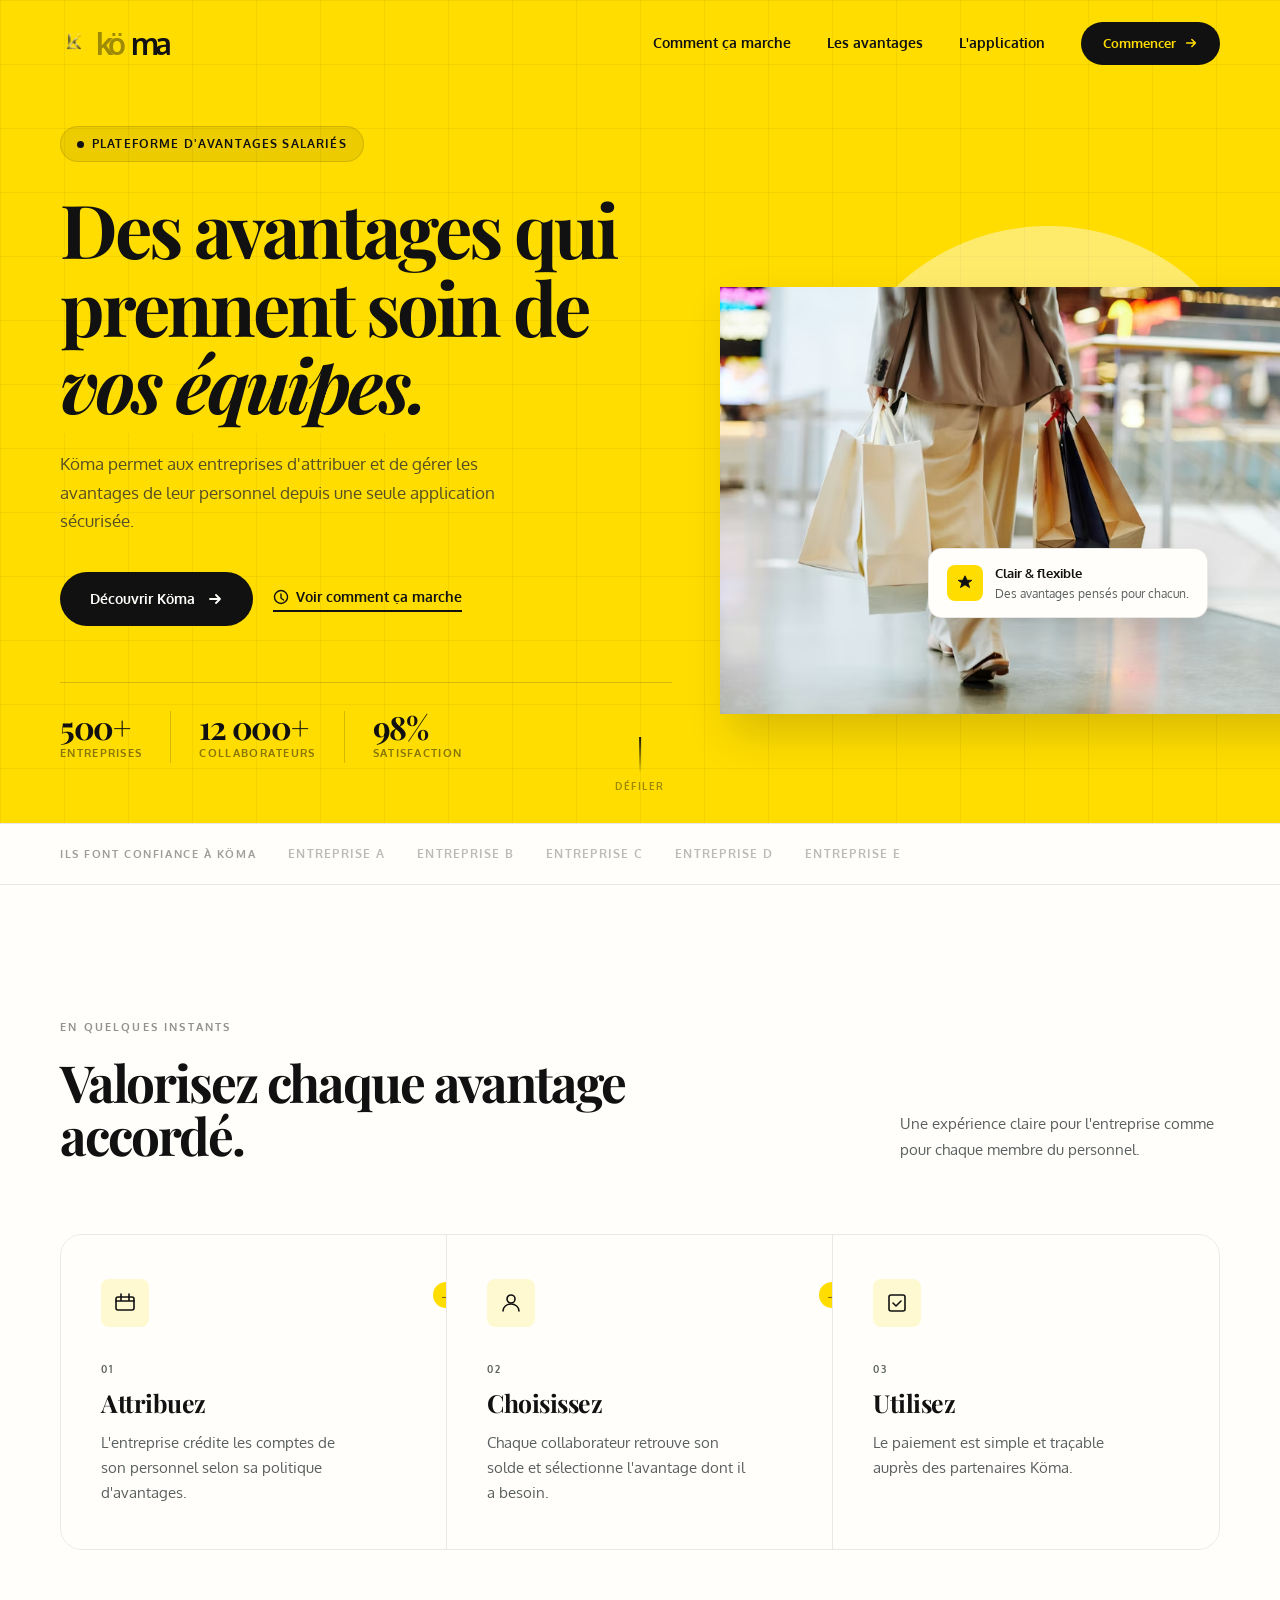
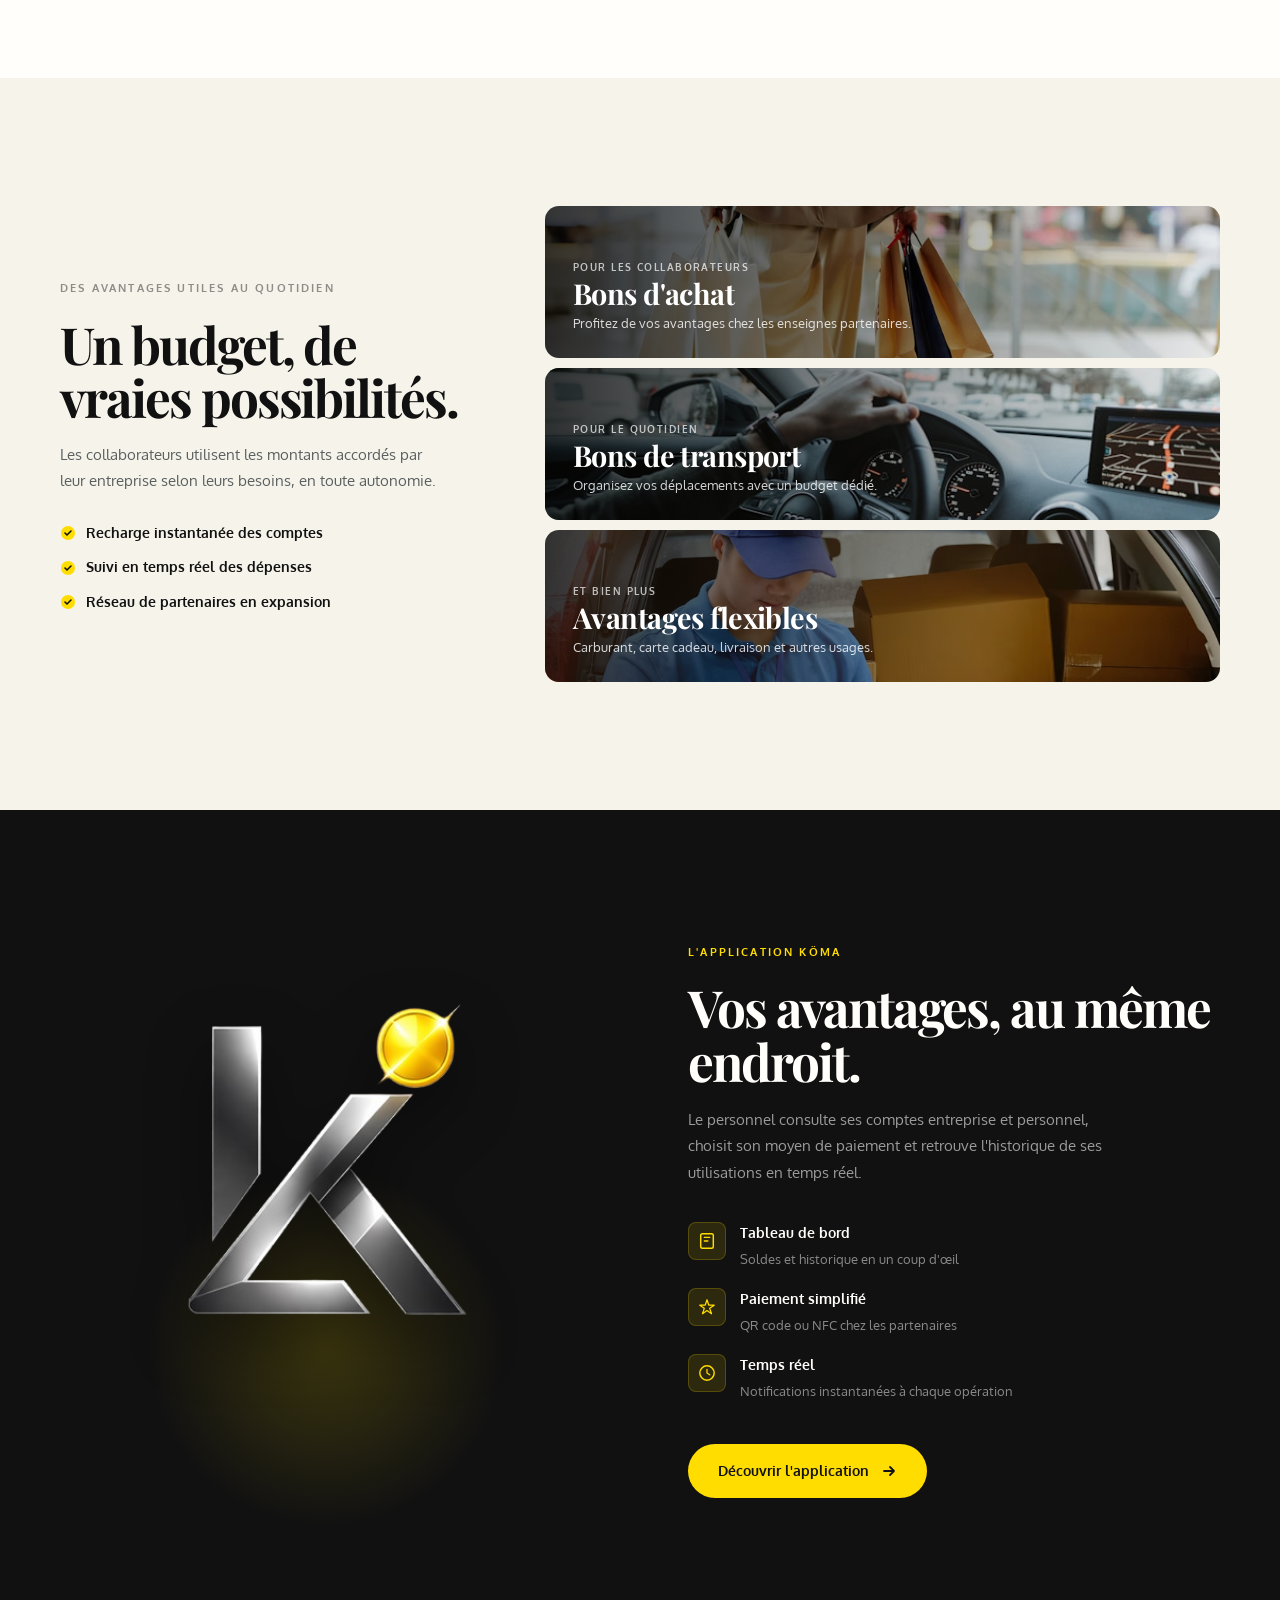
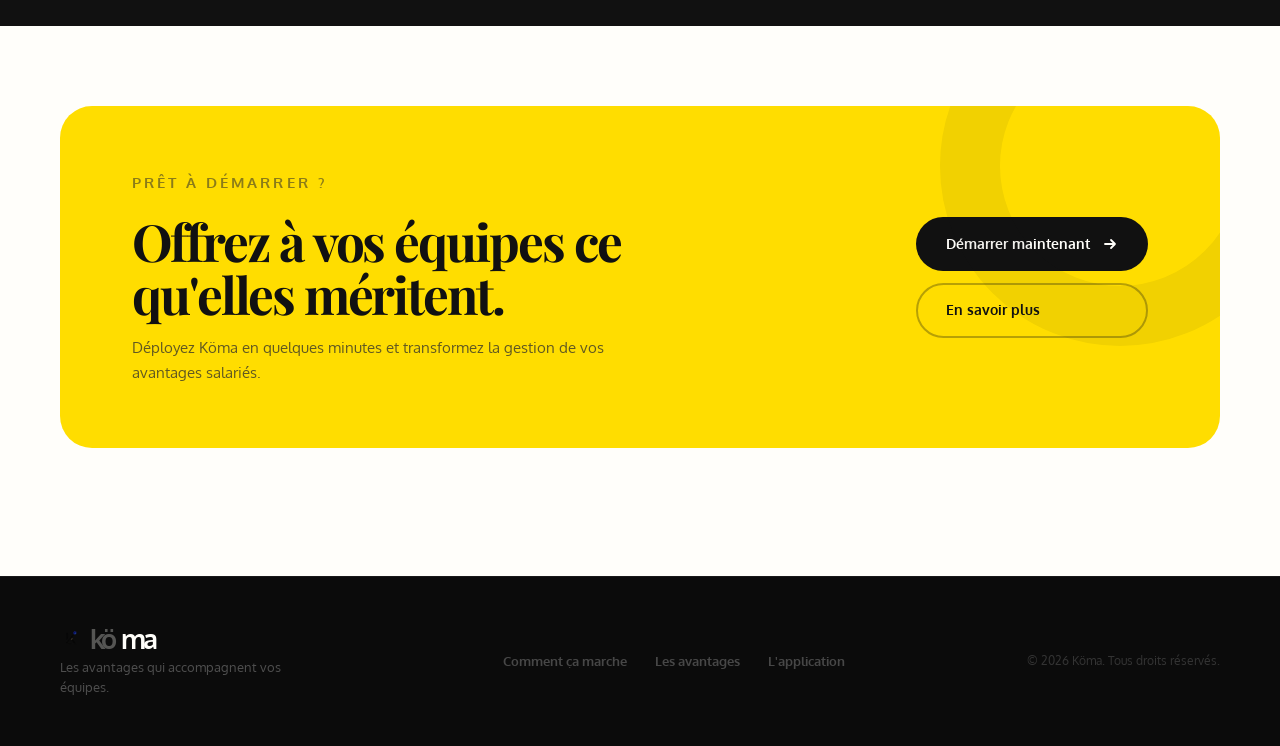
==== index.html @ aa081b10 "init commit" ====
<!doctype html>
<html lang="fr">
<head>
  <meta charset="utf-8">
  <meta name="viewport" content="width=device-width, initial-scale=1">
  <meta name="description" content="Köma, la plateforme de gestion des avantages accordés aux collaborateurs.">
  <meta name="theme-color" content="#FFDD00">
  <title>Köma — Les avantages qui accompagnent vos équipes</title>
  <link rel="icon" type="image/x-icon" href="assets/köma.ico">
  <link rel="preconnect" href="https://fonts.googleapis.com">
  <link rel="preconnect" href="https://fonts.gstatic.com" crossorigin>
  <link href="https://fonts.googleapis.com/css2?family=Oxygen:wght@300;400;700&family=Playfair+Display:ital,wght@0,700;1,700&display=swap" rel="stylesheet">
  <link rel="stylesheet" href="styles.css">
</head>
<body>

<!-- ══════════════════════════════════════════
     HERO
══════════════════════════════════════════ -->
<header class="hero" id="accueil">

  <!-- Grille décorative de fond -->
  <div class="hero-grid" aria-hidden="true"></div>

  <nav class="nav container" aria-label="Navigation principale">
    <a class="brand" href="#accueil" aria-label="Köma, accueil">
      <img src="assets/black.png" alt="" width="28" height="28" class="brand-icon">
      <span>kö</span>ma
    </a>

    <button class="nav-toggle" type="button" aria-expanded="false" aria-controls="nav-menu" aria-label="Ouvrir le menu">
      <span></span><span></span><span></span>
    </button>

    <div class="nav-links" id="nav-menu">
      <a href="#fonctionnement">Comment ça marche</a>
      <a href="#avantages">Les avantages</a>
      <a href="#application">L'application</a>
      <a class="nav-cta" href="#application">
        Commencer
        <svg width="14" height="14" viewBox="0 0 16 16" fill="none" aria-hidden="true">
          <path d="M3 8h10M9 4l4 4-4 4" stroke="currentColor" stroke-width="1.8" stroke-linecap="round" stroke-linejoin="round"/>
        </svg>
      </a>
    </div>
  </nav>

  <div class="hero-content container">
    <div class="hero-copy">
      <div class="hero-badge">
        <span class="badge-dot"></span>
        Plateforme d'avantages salariés
      </div>
      <h1>Des avantages qui prennent soin de <em>vos équipes.</em></h1>
      <p class="intro">Köma permet aux entreprises d'attribuer et de gérer les avantages de leur personnel depuis une seule application sécurisée.</p>
      <div class="actions">
        <a class="button button-dark" href="#application">
          Découvrir Köma
          <svg width="16" height="16" viewBox="0 0 16 16" fill="none" aria-hidden="true">
            <path d="M3 8h10M9 4l4 4-4 4" stroke="currentColor" stroke-width="1.8" stroke-linecap="round" stroke-linejoin="round"/>
          </svg>
        </a>
        <a class="text-link" href="#fonctionnement">
          <svg width="16" height="16" viewBox="0 0 16 16" fill="none" aria-hidden="true">
            <circle cx="8" cy="8" r="6.5" stroke="currentColor" stroke-width="1.4"/>
            <path d="M8 5v4l2.5 2" stroke="currentColor" stroke-width="1.4" stroke-linecap="round"/>
          </svg>
          Voir comment ça marche
        </a>
      </div>
      <div class="hero-stats" aria-label="Chiffres clés Köma">
        <div class="hero-stat">
          <strong>500+</strong>
          <span>Entreprises</span>
        </div>
        <div class="hero-stat">
          <strong>12 000+</strong>
          <span>Collaborateurs</span>
        </div>
        <div class="hero-stat">
          <strong>98%</strong>
          <span>Satisfaction</span>
        </div>
      </div>
    </div>

    <div class="hero-visual" aria-hidden="true">
      <div class="sun"></div>
      <div class="hero-img-wrap">
        <img src="assets/client.png" alt="Cliente utilisant l'application Köma" width="870" height="580">
      </div>
      <div class="floating-card">
        <div class="floating-icon">
          <svg width="18" height="18" viewBox="0 0 20 20" fill="none">
            <path d="M10 2l2.4 5h5.2l-4.2 3 1.6 5L10 12l-5 3 1.6-5L2.4 7h5.2L10 2z" fill="#111" stroke="#111" stroke-width="1" stroke-linejoin="round"/>
          </svg>
        </div>
        <div>
          <strong>Clair &amp; flexible</strong>
          <span>Des avantages pensés pour chacun.</span>
        </div>
      </div>
    </div>
  </div>

  <!-- Barre de scroll indicator -->
  <div class="scroll-hint" aria-hidden="true">
    <span></span>
    <p>Défiler</p>
  </div>
</header>

<main>

<!-- ══════════════════════════════════════════
     TRUST BAR
══════════════════════════════════════════ -->
<div class="trust-bar">
  <div class="container trust-inner">
    <span class="trust-label">Ils font confiance à Köma</span>
    <div class="trust-logos" aria-label="Partenaires Köma">
      <span class="trust-logo">Entreprise A</span>
      <span class="trust-logo">Entreprise B</span>
      <span class="trust-logo">Entreprise C</span>
      <span class="trust-logo">Entreprise D</span>
      <span class="trust-logo">Entreprise E</span>
    </div>
  </div>
</div>

<!-- ══════════════════════════════════════════
     FONCTIONNEMENT
══════════════════════════════════════════ -->
<section class="section steps" id="fonctionnement">
  <div class="container">
    <div class="section-intro">
      <p class="eyebrow">En quelques instants</p>
      <div class="section-heading">
        <h2>Valorisez chaque avantage accordé.</h2>
        <p>Une expérience claire pour l'entreprise comme pour chaque membre du personnel.</p>
      </div>
    </div>

    <div class="step-grid">
      <article class="step-card">
        <div class="step-icon">
          <svg width="24" height="24" viewBox="0 0 24 24" fill="none" aria-hidden="true">
            <rect x="3" y="6" width="18" height="13" rx="2" stroke="currentColor" stroke-width="1.6"/>
            <path d="M3 10h18M8 3v6M16 3v6" stroke="currentColor" stroke-width="1.6" stroke-linecap="round"/>
          </svg>
        </div>
        <span class="number">01</span>
        <h3>Attribuez</h3>
        <p>L'entreprise crédite les comptes de son personnel selon sa politique d'avantages.</p>
        <div class="step-arrow" aria-hidden="true">→</div>
      </article>

      <article class="step-card">
        <div class="step-icon">
          <svg width="24" height="24" viewBox="0 0 24 24" fill="none" aria-hidden="true">
            <circle cx="12" cy="8" r="4" stroke="currentColor" stroke-width="1.6"/>
            <path d="M4 20c0-4 3.6-7 8-7s8 3 8 7" stroke="currentColor" stroke-width="1.6" stroke-linecap="round"/>
          </svg>
        </div>
        <span class="number">02</span>
        <h3>Choisissez</h3>
        <p>Chaque collaborateur retrouve son solde et sélectionne l'avantage dont il a besoin.</p>
        <div class="step-arrow" aria-hidden="true">→</div>
      </article>

      <article class="step-card step-card--last">
        <div class="step-icon">
          <svg width="24" height="24" viewBox="0 0 24 24" fill="none" aria-hidden="true">
            <rect x="4" y="4" width="16" height="16" rx="2" stroke="currentColor" stroke-width="1.6"/>
            <path d="M8 12l3 3 5-5" stroke="currentColor" stroke-width="1.6" stroke-linecap="round" stroke-linejoin="round"/>
          </svg>
        </div>
        <span class="number">03</span>
        <h3>Utilisez</h3>
        <p>Le paiement est simple et traçable auprès des partenaires Köma.</p>
      </article>
    </div>
  </div>
</section>

<!-- ══════════════════════════════════════════
     AVANTAGES
══════════════════════════════════════════ -->
<section class="section audience" id="avantages">
  <div class="container audience-grid">
    <div class="audience-copy">
      <p class="eyebrow">Des avantages utiles au quotidien</p>
      <h2>Un budget, de vraies possibilités.</h2>
      <p>Les collaborateurs utilisent les montants accordés par leur entreprise selon leurs besoins, en toute autonomie.</p>
      <ul class="feature-list">
        <li>
          <svg width="16" height="16" viewBox="0 0 16 16" fill="none" aria-hidden="true"><circle cx="8" cy="8" r="7" fill="#FFDD00"/><path d="M5 8l2 2 4-4" stroke="#111" stroke-width="1.6" stroke-linecap="round" stroke-linejoin="round"/></svg>
          Recharge instantanée des comptes
        </li>
        <li>
          <svg width="16" height="16" viewBox="0 0 16 16" fill="none" aria-hidden="true"><circle cx="8" cy="8" r="7" fill="#FFDD00"/><path d="M5 8l2 2 4-4" stroke="#111" stroke-width="1.6" stroke-linecap="round" stroke-linejoin="round"/></svg>
          Suivi en temps réel des dépenses
        </li>
        <li>
          <svg width="16" height="16" viewBox="0 0 16 16" fill="none" aria-hidden="true"><circle cx="8" cy="8" r="7" fill="#FFDD00"/><path d="M5 8l2 2 4-4" stroke="#111" stroke-width="1.6" stroke-linecap="round" stroke-linejoin="round"/></svg>
          Réseau de partenaires en expansion
        </li>
      </ul>
    </div>

    <div class="audience-cards">
      <article class="audience-card card-client">
        <img src="assets/client.png" alt="Collaboratrice utilisant Köma">
        <div class="audience-card-body">
          <span>Pour les collaborateurs</span>
          <h3>Bons d'achat</h3>
          <p>Profitez de vos avantages chez les enseignes partenaires.</p>
        </div>
      </article>
      <article class="audience-card card-vendor">
        <img src="assets/chauffeur.png" alt="Chauffeur partenaire Köma">
        <div class="audience-card-body">
          <span>Pour le quotidien</span>
          <h3>Bons de transport</h3>
          <p>Organisez vos déplacements avec un budget dédié.</p>
        </div>
      </article>
      <article class="audience-card card-driver">
        <img src="assets/livreur.png" alt="Service partenaire Köma">
        <div class="audience-card-body">
          <span>Et bien plus</span>
          <h3>Avantages flexibles</h3>
          <p>Carburant, carte cadeau, livraison et autres usages.</p>
        </div>
      </article>
    </div>
  </div>
</section>

<!-- ══════════════════════════════════════════
     APPLICATION
══════════════════════════════════════════ -->
<section class="section app-section" id="application">
  <div class="container app-grid">
    <div class="phone">
      <div class="phone-glow" aria-hidden="true"></div>
      <img src="assets/black.png"
           alt="Écran de lancement de l'application Köma"
           width="402" height="542">
    </div>
    <div class="app-copy">
      <p class="eyebrow">L'application Köma</p>
      <h2>Vos avantages, au même endroit.</h2>
      <p>Le personnel consulte ses comptes entreprise et personnel, choisit son moyen de paiement et retrouve l'historique de ses utilisations en temps réel.</p>

      <ul class="app-features">
        <li>
          <div class="app-feat-icon">
            <svg width="18" height="18" viewBox="0 0 20 20" fill="none" aria-hidden="true">
              <rect x="3" y="2" width="14" height="16" rx="2" stroke="currentColor" stroke-width="1.6"/>
              <path d="M7 6h6M7 10h4" stroke="currentColor" stroke-width="1.4" stroke-linecap="round"/>
            </svg>
          </div>
          <div>
            <strong>Tableau de bord</strong>
            <span>Soldes et historique en un coup d'œil</span>
          </div>
        </li>
        <li>
          <div class="app-feat-icon">
            <svg width="18" height="18" viewBox="0 0 20 20" fill="none" aria-hidden="true">
              <path d="M10 2l2 6h6l-5 3.5 2 6L10 14l-5 3.5 2-6L2 8h6L10 2z" stroke="currentColor" stroke-width="1.4" stroke-linejoin="round"/>
            </svg>
          </div>
          <div>
            <strong>Paiement simplifié</strong>
            <span>QR code ou NFC chez les partenaires</span>
          </div>
        </li>
        <li>
          <div class="app-feat-icon">
            <svg width="18" height="18" viewBox="0 0 20 20" fill="none" aria-hidden="true">
              <circle cx="10" cy="10" r="8" stroke="currentColor" stroke-width="1.6"/>
              <path d="M10 6v4l3 2" stroke="currentColor" stroke-width="1.4" stroke-linecap="round"/>
            </svg>
          </div>
          <div>
            <strong>Temps réel</strong>
            <span>Notifications instantanées à chaque opération</span>
          </div>
        </li>
      </ul>

      <a class="button button-light" href="#accueil">
        Découvrir l'application
        <svg width="16" height="16" viewBox="0 0 16 16" fill="none" aria-hidden="true">
          <path d="M3 8h10M9 4l4 4-4 4" stroke="currentColor" stroke-width="1.8" stroke-linecap="round" stroke-linejoin="round"/>
        </svg>
      </a>
    </div>
  </div>
</section>

<!-- ══════════════════════════════════════════
     CTA FINAL
══════════════════════════════════════════ -->
<section class="section cta-section">
  <div class="container">
    <div class="cta-card">
      <div class="cta-copy">
        <p class="eyebrow">Prêt à démarrer ?</p>
        <h2>Offrez à vos équipes ce qu'elles méritent.</h2>
        <p>Déployez Köma en quelques minutes et transformez la gestion de vos avantages salariés.</p>
      </div>
      <div class="cta-actions">
        <a class="button button-dark" href="#application">
          Démarrer maintenant
          <svg width="16" height="16" viewBox="0 0 16 16" fill="none" aria-hidden="true">
            <path d="M3 8h10M9 4l4 4-4 4" stroke="currentColor" stroke-width="1.8" stroke-linecap="round" stroke-linejoin="round"/>
          </svg>
        </a>
        <a class="button button-outline" href="#fonctionnement">En savoir plus</a>
      </div>
    </div>
  </div>
</section>

</main>

<!-- ══════════════════════════════════════════
     FOOTER
══════════════════════════════════════════ -->
<footer>
  <div class="container footer-inner">
    <div class="footer-brand">
      <a class="brand" href="#accueil" aria-label="Köma, accueil">
        <img src="assets/white.png" alt="" width="22" height="22" class="brand-icon">
        <span>kö</span>ma
      </a>
      <p>Les avantages qui accompagnent vos équipes.</p>
    </div>
    <nav class="footer-nav" aria-label="Navigation pied de page">
      <a href="#fonctionnement">Comment ça marche</a>
      <a href="#avantages">Les avantages</a>
      <a href="#application">L'application</a>
    </nav>
    <small>© 2026 Köma. Tous droits réservés.</small>
  </div>
</footer>

<script>
  // Menu mobile
  const toggle = document.querySelector('.nav-toggle');
  const menu   = document.querySelector('.nav-links');
  toggle.addEventListener('click', () => {
    const open = menu.classList.toggle('is-open');
    toggle.setAttribute('aria-expanded', open);
    toggle.classList.toggle('is-open', open);
  });
  menu.querySelectorAll('a').forEach(a =>
    a.addEventListener('click', () => {
      menu.classList.remove('is-open');
      toggle.classList.remove('is-open');
      toggle.setAttribute('aria-expanded', false);
    })
  );

  // Scroll-reveal léger
  const observer = new IntersectionObserver(
    entries => entries.forEach(e => { if (e.isIntersecting) { e.target.classList.add('visible'); observer.unobserve(e.target); } }),
    { threshold: 0.12 }
  );
  document.querySelectorAll('.step-card, .audience-card, .app-features li, .cta-card').forEach(el => {
    el.classList.add('reveal');
    observer.observe(el);
  });
</script>
</body>
</html>
---- styles.css ----
/* =============================================
   KÖMA — Landing Page
   Charte : Noir #111 · Blanc #FFFEFA · Accent #FFDD00
   Police : Oxygen (corps) · Playfair Display (titres)
   ============================================= */

/* ─────────────────── TOKENS ─────────────────── */
:root {
  --ink:         #111111;
  --ink-soft:    #2d2d2d;
  --ink-muted:   #5a6060;
  --white:       #fffefa;
  --cream:       #f6f3ea;
  --yellow:      #FFDD00;
  --yellow-pale: #fff9c0;
  --yellow-dim:  rgba(255, 221, 0, 0.16);
  --border:      rgba(17, 17, 17, 0.09);
  --border-dark: rgba(255, 255, 255, 0.10);

  --radius-xs:   4px;
  --radius-sm:   8px;
  --radius-md:   14px;
  --radius-lg:   22px;
  --radius-xl:   32px;

  --shadow-sm:   0 1px 4px rgba(0,0,0,0.06), 0 1px 2px rgba(0,0,0,0.04);
  --shadow-md:   0 6px 24px rgba(0,0,0,0.08), 0 2px 6px rgba(0,0,0,0.04);
  --shadow-lg:   0 24px 56px rgba(0,0,0,0.11), 0 8px 20px rgba(0,0,0,0.06);
  --shadow-xl:   0 40px 80px rgba(0,0,0,0.15), 0 16px 32px rgba(0,0,0,0.08);

  --ease:        cubic-bezier(0.4, 0, 0.2, 1);
  --ease-spring: cubic-bezier(0.34, 1.56, 0.64, 1);
  --t:           0.22s;
}

/* ─────────────────── RESET ─────────────────── */
*, *::before, *::after { box-sizing: border-box; margin: 0; padding: 0; }
html { scroll-behavior: smooth; }

body {
  color: var(--ink);
  background: var(--white);
  font-family: 'Oxygen', Arial, sans-serif;
  line-height: 1.6;
  -webkit-font-smoothing: antialiased;
  -moz-osx-font-smoothing: grayscale;
  overflow-x: hidden;
}

a { color: inherit; text-decoration: none; }
img { display: block; max-width: 100%; }
svg { flex-shrink: 0; }

.container {
  width: min(1160px, calc(100% - 48px));
  margin-inline: auto;
}

/* ─────────────────── TYPOGRAPHIE ─────────────────── */
h1, h2, h3 {
  font-family: 'Playfair Display', Georgia, serif;
  letter-spacing: -0.04em;
  line-height: 1.04;
}

h1 { font-size: clamp(2.8rem, 5.8vw, 5.4rem); }
h2 { font-size: clamp(2.2rem, 4vw, 3.8rem); }
h3 { font-size: 1.3rem; letter-spacing: -0.02em; }

h1 em {
  font-style: italic;
  display: inline;
  background: linear-gradient(180deg, transparent 62%, var(--yellow) 62%);
}

.eyebrow {
  display: inline-flex;
  align-items: center;
  gap: 8px;
  margin: 0 0 20px;
  font-size: 0.68rem;
  font-weight: 700;
  text-transform: uppercase;
  letter-spacing: 0.20em;
  color: var(--ink);
  opacity: 0.45;
}

/* ─────────────────── NAVIGATION ─────────────────── */
.hero {
  background: var(--yellow);
  position: relative;
  overflow: hidden;
  min-height: 740px;
}

/* Grille décorative */
.hero-grid {
  position: absolute;
  inset: 0;
  background-image:
    linear-gradient(rgba(17,17,17,0.055) 1px, transparent 1px),
    linear-gradient(90deg, rgba(17,17,17,0.055) 1px, transparent 1px);
  background-size: 64px 64px;
  pointer-events: none;
}

.nav {
  position: relative;
  z-index: 10;
  display: flex;
  align-items: center;
  justify-content: space-between;
  gap: 24px;
  min-height: 86px;
}

.brand {
  display: flex;
  align-items: center;
  gap: 8px;
  font-size: 1.9rem;
  font-weight: 700;
  letter-spacing: -0.12em;
  line-height: 1;
}
.brand span { opacity: 0.40; }
.brand-icon { opacity: 0.70; border-radius: var(--radius-xs); }

.nav-links {
  display: flex;
  align-items: center;
  gap: 36px;
  font-size: 0.875rem;
  font-weight: 700;
}

.nav-links a {
  position: relative;
  transition: opacity var(--t) var(--ease);
}
.nav-links a::after {
  content: '';
  position: absolute;
  bottom: -4px; left: 0;
  width: 0; height: 2px;
  background: var(--ink);
  border-radius: 2px;
  transition: width var(--t) var(--ease);
}
.nav-links a:not(.nav-cta):hover { opacity: 0.65; }
.nav-links a:not(.nav-cta):hover::after { width: 100%; }

.nav-cta {
  display: inline-flex;
  align-items: center;
  gap: 8px;
  padding: 11px 22px;
  background: var(--ink);
  color: var(--yellow) !important;
  border-radius: 100px;
  font-size: 0.82rem;
  transition: background var(--t) var(--ease), transform var(--t) var(--ease);
}
.nav-cta::after { display: none !important; }
.nav-cta:hover  { background: var(--ink-soft); transform: translateY(-1px); opacity: 1 !important; }

/* Hamburger */
.nav-toggle {
  display: none;
  flex-direction: column;
  justify-content: center;
  gap: 5px;
  width: 42px; height: 42px;
  padding: 9px;
  border: 1.5px solid rgba(17,17,17,0.22);
  border-radius: var(--radius-sm);
  background: transparent;
  cursor: pointer;
  z-index: 20;
}
.nav-toggle span {
  display: block;
  width: 100%; height: 2px;
  background: var(--ink);
  border-radius: 2px;
  transition: transform var(--t) var(--ease), opacity var(--t) var(--ease);
}
.nav-toggle.is-open span:nth-child(1) { transform: translateY(7px) rotate(45deg); }
.nav-toggle.is-open span:nth-child(2) { opacity: 0; transform: scaleX(0); }
.nav-toggle.is-open span:nth-child(3) { transform: translateY(-7px) rotate(-45deg); }

/* ─────────────────── HERO CONTENT ─────────────────── */
.hero-content {
  display: grid;
  grid-template-columns: 1.1fr 0.9fr;
  align-items: center;
  gap: 48px;
  padding-bottom: 60px;
  position: relative;
  z-index: 2;
}

.hero-copy { padding-top: 40px; }

.hero-badge {
  display: inline-flex;
  align-items: center;
  gap: 8px;
  margin-bottom: 28px;
  padding: 8px 16px;
  background: rgba(17,17,17,0.08);
  border: 1px solid rgba(17,17,17,0.12);
  border-radius: 100px;
  font-size: 0.72rem;
  font-weight: 700;
  letter-spacing: 0.10em;
  text-transform: uppercase;
}

.badge-dot {
  width: 7px; height: 7px;
  border-radius: 50%;
  background: var(--ink);
  animation: pulse 2s ease infinite;
}

@keyframes pulse {
  0%, 100% { opacity: 1; transform: scale(1); }
  50%       { opacity: 0.5; transform: scale(0.75); }
}

.intro {
  font-size: 1.05rem;
  max-width: 490px;
  margin: 28px 0 36px;
  color: var(--ink-soft);
  opacity: 0.80;
  line-height: 1.70;
}

/* ─── Boutons ─── */
.actions {
  display: flex;
  align-items: center;
  flex-wrap: wrap;
  gap: 20px;
}

.button {
  display: inline-flex;
  align-items: center;
  gap: 12px;
  padding: 14px 28px;
  font-family: 'Oxygen', sans-serif;
  font-size: 0.88rem;
  font-weight: 700;
  border-radius: 100px;
  border: 2px solid transparent;
  transition: transform var(--t) var(--ease), box-shadow var(--t) var(--ease), background var(--t) var(--ease);
  white-space: nowrap;
  cursor: pointer;
}
.button:hover { transform: translateY(-2px); box-shadow: var(--shadow-md); }

.button-dark  { background: var(--ink); color: var(--white); }
.button-dark:hover  { background: var(--ink-soft); }

.button-light { background: var(--yellow); color: var(--ink); }
.button-light:hover { background: #ffe500; }

.button-outline {
  background: transparent;
  color: var(--ink);
  border-color: rgba(17,17,17,0.30);
}
.button-outline:hover { background: rgba(17,17,17,0.05); border-color: var(--ink); }

.text-link {
  display: inline-flex;
  align-items: center;
  gap: 7px;
  font-size: 0.88rem;
  font-weight: 700;
  border-bottom: 2px solid var(--ink);
  padding-bottom: 2px;
  transition: opacity var(--t) var(--ease);
}
.text-link:hover { opacity: 0.60; }

/* ─── Hero stats ─── */
.hero-stats {
  display: flex;
  gap: 0;
  margin-top: 56px;
  padding-top: 28px;
  border-top: 1px solid rgba(17,17,17,0.18);
}

.hero-stat {
  padding: 0 28px;
  border-right: 1px solid rgba(17,17,17,0.18);
  display: flex;
  flex-direction: column;
  gap: 2px;
}
.hero-stat:first-child { padding-left: 0; }
.hero-stat:last-child  { border-right: none; }

.hero-stat strong {
  font-family: 'Playfair Display', Georgia, serif;
  font-size: 2rem;
  font-weight: 700;
  letter-spacing: -0.04em;
  line-height: 1;
}
.hero-stat span {
  font-size: 0.68rem;
  font-weight: 700;
  text-transform: uppercase;
  letter-spacing: 0.12em;
  opacity: 0.50;
}

/* ─────────────────── HERO VISUAL ─────────────────── */
.hero-visual {
  position: relative;
  display: flex;
  align-items: flex-end;
  justify-content: center;
  min-height: 580px;
}

.sun {
  position: absolute;
  width: 440px; height: 440px;
  border-radius: 50%;
  background: rgba(255,255,255,0.42);
  bottom: 48px; right: -48px;
}

.hero-img-wrap {
  position: relative;
  z-index: 1;
  animation: float 5s ease-in-out infinite;
}

@keyframes float {
  0%, 100% { transform: translateY(0); }
  50%       { transform: translateY(-12px); }
}

.hero-img-wrap img {
  width: 680px;
  max-width: 128%;
  height: auto;
  object-fit: contain;
  filter: drop-shadow(10px 20px 20px rgba(17,17,17,0.16));
}

.floating-card {
  position: absolute;
  z-index: 2;
  right: 12px;
  bottom: 96px;
  display: flex;
  align-items: center;
  gap: 12px;
  padding: 14px 18px;
  background: var(--white);
  border: 1px solid var(--border);
  border-radius: var(--radius-md);
  box-shadow: var(--shadow-lg);
  animation: float 5s 1.5s ease-in-out infinite;
}

.floating-icon {
  width: 36px; height: 36px;
  border-radius: var(--radius-sm);
  background: var(--yellow);
  display: flex;
  align-items: center;
  justify-content: center;
  flex-shrink: 0;
}

.floating-card strong {
  display: block;
  font-size: 0.82rem;
  font-weight: 700;
  color: var(--ink);
}
.floating-card span {
  display: block;
  font-size: 0.72rem;
  color: var(--ink-muted);
  margin-top: 1px;
}

/* Scroll hint */
.scroll-hint {
  position: absolute;
  bottom: 28px;
  left: 50%;
  transform: translateX(-50%);
  display: flex;
  flex-direction: column;
  align-items: center;
  gap: 6px;
  z-index: 5;
}

.scroll-hint span {
  display: block;
  width: 1.5px;
  height: 36px;
  background: linear-gradient(to bottom, var(--ink), transparent);
  animation: scroll-line 2s ease-in-out infinite;
}

.scroll-hint p {
  font-size: 0.60rem;
  font-weight: 700;
  letter-spacing: 0.16em;
  text-transform: uppercase;
  opacity: 0.40;
}

@keyframes scroll-line {
  0%   { transform: scaleY(0); transform-origin: top; }
  50%  { transform: scaleY(1); transform-origin: top; }
  51%  { transform: scaleY(1); transform-origin: bottom; }
  100% { transform: scaleY(0); transform-origin: bottom; }
}

/* ─────────────────── TRUST BAR ─────────────────── */
.trust-bar {
  border-top: 1px solid var(--border);
  border-bottom: 1px solid var(--border);
  padding: 20px 0;
  background: var(--white);
}

.trust-inner {
  display: flex;
  align-items: center;
  gap: 32px;
  flex-wrap: wrap;
}

.trust-label {
  font-size: 0.70rem;
  font-weight: 700;
  text-transform: uppercase;
  letter-spacing: 0.14em;
  opacity: 0.40;
  white-space: nowrap;
}

.trust-logos {
  display: flex;
  align-items: center;
  gap: 32px;
  flex-wrap: wrap;
  flex: 1;
}

.trust-logo {
  font-size: 0.78rem;
  font-weight: 700;
  letter-spacing: -0.02em;
  opacity: 0.28;
  text-transform: uppercase;
  letter-spacing: 0.10em;
  transition: opacity var(--t) var(--ease);
}
.trust-logo:hover { opacity: 0.55; }

/* ─────────────────── SECTIONS base ─────────────────── */
.section { padding: 128px 0; }

.section-intro { margin-bottom: 72px; }

.section-heading {
  display: flex;
  justify-content: space-between;
  align-items: flex-end;
  gap: 48px;
}

.section-heading h2 { max-width: 620px; }

.section-heading p {
  max-width: 320px;
  color: var(--ink-muted);
  font-size: 0.95rem;
  line-height: 1.70;
  flex-shrink: 0;
}

/* ─────────────────── STEPS ─────────────────── */
.steps { background: var(--white); }

.step-grid {
  display: grid;
  grid-template-columns: repeat(3, 1fr);
  border: 1px solid var(--border);
  border-radius: var(--radius-lg);
  overflow: hidden;
}

.step-card {
  position: relative;
  padding: 44px 40px;
  background: var(--white);
  border-right: 1px solid var(--border);
  transition: background var(--t) var(--ease);
  overflow: hidden;
}

.step-card--last { border-right: none; }

/* Fond jaune très doux au hover */
.step-card:hover { background: var(--yellow-pale); }

/* Accent jaune en bas de la carte au hover */
.step-card::after {
  content: '';
  position: absolute;
  bottom: 0; left: 40px; right: 40px;
  height: 3px;
  background: var(--yellow);
  border-radius: 2px 2px 0 0;
  transform: scaleX(0);
  transform-origin: left;
  transition: transform 0.3s var(--ease);
}
.step-card:hover::after { transform: scaleX(1); }

.step-icon {
  display: flex;
  align-items: center;
  justify-content: center;
  width: 48px; height: 48px;
  border-radius: var(--radius-sm);
  background: var(--yellow-dim);
  margin-bottom: 28px;
  transition: background var(--t) var(--ease);
}
.step-card:hover .step-icon { background: var(--yellow); }

.number {
  display: inline-block;
  margin-bottom: 12px;
  font-size: 0.65rem;
  font-weight: 700;
  letter-spacing: 0.16em;
  text-transform: uppercase;
  color: var(--ink-muted);
}

.step-card h3 {
  font-family: 'Playfair Display', Georgia, serif;
  font-size: 1.55rem;
  margin-bottom: 14px;
}

.step-card > p {
  color: var(--ink-muted);
  font-size: 0.92rem;
  max-width: 260px;
  line-height: 1.70;
}

.step-arrow {
  position: absolute;
  top: 44px;
  right: -16px;
  z-index: 2;
  width: 32px; height: 32px;
  border-radius: 50%;
  background: var(--yellow);
  border: 3px solid var(--white);
  display: flex;
  align-items: center;
  justify-content: center;
  font-size: 0.85rem;
  font-weight: 700;
}
.step-card--last .step-arrow { display: none; }

/* ─────────────────── AUDIENCE ─────────────────── */
.audience { background: var(--cream); }

.audience-grid {
  display: grid;
  grid-template-columns: 0.75fr 1.25fr;
  gap: 80px;
  align-items: center;
}

.audience-copy h2 { margin-bottom: 18px; }

.audience-copy > p:not(.eyebrow) {
  color: var(--ink-muted);
  max-width: 380px;
  font-size: 0.95rem;
  line-height: 1.70;
  margin-bottom: 28px;
}

.feature-list {
  list-style: none;
  display: flex;
  flex-direction: column;
  gap: 12px;
}

.feature-list li {
  display: flex;
  align-items: center;
  gap: 10px;
  font-size: 0.88rem;
  font-weight: 700;
}

.audience-cards { display: grid; gap: 10px; }

.audience-card {
  position: relative;
  isolation: isolate;
  overflow: hidden;
  display: flex;
  align-items: flex-end;
  min-height: 152px;
  padding: 24px 28px;
  color: white;
  border-radius: var(--radius-md);
  transition: transform var(--t) var(--ease), box-shadow var(--t) var(--ease);
  cursor: default;
}

.audience-card:hover {
  transform: translateY(-4px) scale(1.01);
  box-shadow: var(--shadow-xl);
}

/* Dégradé lisibilité */
.audience-card::before {
  content: '';
  position: absolute;
  z-index: -1;
  inset: 0;
  background: linear-gradient(
    to right,
    rgba(0,0,0,0.80) 0%,
    rgba(0,0,0,0.30) 60%,
    rgba(0,0,0,0.05) 100%
  );
}

/* Barre jaune gauche */
.audience-card::after {
  content: '';
  position: absolute;
  left: 0; top: 0; bottom: 0;
  width: 4px;
  background: var(--yellow);
  transform: scaleY(0);
  transform-origin: bottom;
  transition: transform 0.35s var(--ease);
}
.audience-card:hover::after { transform: scaleY(1); }

.audience-card img {
  position: absolute;
  z-index: -2;
  inset: 0;
  width: 100%; height: 100%;
  object-fit: cover;
  object-position: center 35%;
  transition: transform 0.55s var(--ease);
}
.audience-card:hover img { transform: scale(1.06); }

.audience-card-body { position: relative; z-index: 1; }

.audience-card span {
  display: block;
  font-size: 0.60rem;
  font-weight: 700;
  text-transform: uppercase;
  letter-spacing: 0.15em;
  opacity: 0.70;
  margin-bottom: 3px;
}

.audience-card h3 {
  font-family: 'Playfair Display', Georgia, serif;
  font-size: 1.8rem;
  line-height: 1;
  margin-bottom: 5px;
}

.audience-card p { font-size: 0.84rem; opacity: 0.82; }

.card-vendor img { object-position: center 43%; }
.card-driver img { object-position: center 31%; }

/* ─────────────────── APP SECTION ─────────────────── */
.app-section {
  background: var(--ink);
  color: var(--white);
  overflow: hidden;
}

.app-section .eyebrow {
  color: var(--yellow);
  opacity: 1;
}

.app-grid {
  display: grid;
  grid-template-columns: 1fr 1fr;
  gap: 96px;
  align-items: center;
}

.app-copy h2 { color: var(--white); margin-bottom: 18px; }

.app-copy > p:not(.eyebrow) {
  color: rgba(255,255,255,0.58);
  max-width: 430px;
  font-size: 0.95rem;
  line-height: 1.75;
  margin-bottom: 36px;
}

.app-features {
  list-style: none;
  display: flex;
  flex-direction: column;
  gap: 16px;
  margin-bottom: 40px;
}

.app-features li {
  display: flex;
  align-items: flex-start;
  gap: 14px;
}

.app-feat-icon {
  width: 38px; height: 38px;
  border-radius: var(--radius-sm);
  background: rgba(255,221,0,0.12);
  border: 1px solid rgba(255,221,0,0.20);
  display: flex;
  align-items: center;
  justify-content: center;
  flex-shrink: 0;
  color: var(--yellow);
  transition: background var(--t) var(--ease);
}

.app-features li:hover .app-feat-icon { background: rgba(255,221,0,0.22); }

.app-features li strong {
  display: block;
  font-size: 0.88rem;
  font-weight: 700;
  color: var(--white);
  margin-bottom: 2px;
}

.app-features li span {
  font-size: 0.80rem;
  color: rgba(255,255,255,0.50);
  line-height: 1.5;
}

/* Phone mock */
.phone {
  position: relative;
  display: flex;
  justify-content: center;
  align-items: flex-end;
  height: 500px;
}

.phone-glow {
  position: absolute;
  width: 360px; height: 360px;
  border-radius: 50%;
  background: radial-gradient(circle, rgba(255,221,0,0.18) 0%, transparent 70%);
  bottom: -60px;
  left: 50%;
  transform: translateX(-50%);
}

.phone img {
  position: relative;
  height: 540px;
  width: auto;
  filter: drop-shadow(0 24px 32px rgba(0,0,0,0.40));
  transition: transform 0.65s var(--ease-spring);
}
.phone:hover img { transform: translateY(-14px) rotate(1deg); }

/* ─────────────────── CTA FINAL ─────────────────── */
.cta-section { background: var(--white); padding: 80px 0 128px; }

.cta-card {
  display: flex;
  align-items: center;
  justify-content: space-between;
  gap: 48px;
  padding: 64px 72px;
  background: var(--yellow);
  border-radius: var(--radius-xl);
  position: relative;
  overflow: hidden;
}

/* Cercle décoratif */
.cta-card::before {
  content: '';
  position: absolute;
  width: 360px; height: 360px;
  border-radius: 50%;
  border: 60px solid rgba(17,17,17,0.06);
  top: -120px; right: -80px;
  pointer-events: none;
}

.cta-copy { max-width: 520px; }

.cta-card .eyebrow { opacity: 0.55; }
.cta-copy h2 { margin-bottom: 14px; }
.cta-copy > p {
  color: var(--ink-soft);
  font-size: 0.95rem;
  opacity: 0.75;
}

.cta-actions {
  display: flex;
  flex-direction: column;
  gap: 12px;
  flex-shrink: 0;
}

/* ─────────────────── FOOTER ─────────────────── */
footer {
  background: #0b0b0b;
  color: rgba(255,255,255,0.55);
  padding: 48px 0;
  border-top: 1px solid rgba(255,255,255,0.06);
}

.footer-inner {
  display: flex;
  align-items: center;
  justify-content: space-between;
  gap: 32px;
  flex-wrap: wrap;
}

.footer-brand {
  display: flex;
  flex-direction: column;
  gap: 6px;
}

.footer-inner .brand {
  color: var(--white);
  font-size: 1.7rem;
}
.footer-inner .brand span { opacity: 0.30; }
.footer-inner .brand .brand-icon { filter: invert(1); opacity: 0.55; }

.footer-brand p {
  font-size: 0.80rem;
  opacity: 0.50;
  max-width: 260px;
  line-height: 1.55;
}

.footer-nav {
  display: flex;
  gap: 28px;
  flex-wrap: wrap;
}

.footer-nav a {
  font-size: 0.82rem;
  font-weight: 700;
  opacity: 0.45;
  transition: opacity var(--t) var(--ease);
}
.footer-nav a:hover { opacity: 0.90; }

footer small {
  font-size: 0.74rem;
  opacity: 0.30;
}

/* ─────────────────── SCROLL-REVEAL ─────────────────── */
.reveal {
  opacity: 0;
  transform: translateY(20px);
  transition: opacity 0.55s var(--ease), transform 0.55s var(--ease);
}
.reveal.visible {
  opacity: 1;
  transform: translateY(0);
}

/* Décalages en cascade */
.step-card:nth-child(2) { transition-delay: 0.10s; }
.step-card:nth-child(3) { transition-delay: 0.20s; }
.audience-card:nth-child(2) { transition-delay: 0.10s; }
.audience-card:nth-child(3) { transition-delay: 0.20s; }
.app-features li:nth-child(2) { transition-delay: 0.08s; }
.app-features li:nth-child(3) { transition-delay: 0.16s; }

/* Entrée hero */
@keyframes fade-up {
  from { opacity: 0; transform: translateY(20px); }
  to   { opacity: 1; transform: translateY(0); }
}
.hero-copy   { animation: fade-up 0.65s 0.10s var(--ease) both; }
.hero-visual { animation: fade-up 0.65s 0.25s var(--ease) both; }

/* ─────────────────── SCROLLBAR ─────────────────── */
::-webkit-scrollbar { width: 5px; }
::-webkit-scrollbar-track { background: transparent; }
::-webkit-scrollbar-thumb { background: rgba(17,17,17,0.16); border-radius: 10px; }
::-webkit-scrollbar-thumb:hover { background: rgba(17,17,17,0.28); }

/* ─────────────────── RESPONSIVE — Tablette ─────────────────── */
@media (max-width: 980px) {
  .hero-content    { grid-template-columns: 1fr; padding-bottom: 0; }
  .hero-copy       { padding-top: 52px; }
  .hero-visual     { min-height: 360px; }
  .hero-img-wrap img { width: 500px; max-width: 115%; }
  .sun             { width: 280px; height: 280px; bottom: 16px; right: -12px; }
  .floating-card   { right: 6px; bottom: 24px; }
  .scroll-hint     { display: none; }

  .section-heading { flex-direction: column; align-items: flex-start; gap: 14px; }
  .section-heading p { max-width: 100%; }

  .step-grid       { grid-template-columns: 1fr; border-radius: var(--radius-md); }
  .step-card       { border-right: none; border-bottom: 1px solid var(--border); }
  .step-card--last { border-bottom: none; }
  .step-arrow      { display: none; }

  .audience-grid   { grid-template-columns: 1fr; gap: 56px; }

  .app-grid        { grid-template-columns: 1fr; gap: 56px; }
  .phone           { height: 360px; order: 2; }
  .phone img       { height: 420px; }
  .app-copy        { order: 1; }

  .cta-card        { flex-direction: column; padding: 48px 40px; text-align: center; }
  .cta-copy        { max-width: 100%; }
  .cta-actions     { flex-direction: row; justify-content: center; }
}

/* ─────────────────── RESPONSIVE — Mobile ─────────────────── */
@media (max-width: 640px) {
  .container { width: calc(100% - 32px); }

  .nav         { min-height: 68px; position: relative; }
  .nav-toggle  { display: flex; }

  .nav-links {
    display: none;
    position: absolute;
    z-index: 30;
    top: 66px; right: 0;
    width: 240px;
    flex-direction: column;
    align-items: stretch;
    gap: 2px;
    padding: 12px;
    background: var(--white);
    border: 1px solid var(--border);
    border-radius: var(--radius-md);
    box-shadow: var(--shadow-xl);
  }
  .nav-links.is-open { display: flex; }
  .nav-links a:not(.nav-cta) {
    padding: 10px 14px;
    border-radius: var(--radius-sm);
    font-size: 0.875rem;
  }
  .nav-links a:not(.nav-cta):hover { background: rgba(17,17,17,0.05); }
  .nav-cta { margin-top: 6px; justify-content: center; }

  .hero-stats  { gap: 0; margin-top: 44px; padding-top: 24px; }
  .hero-stat   { padding: 0 18px; }
  .hero-stat strong { font-size: 1.55rem; }

  .section     { padding: 80px 0; }
  .section-intro { margin-bottom: 48px; }

  .step-card   { padding: 32px 28px; }

  .audience-card  { min-height: 136px; padding: 22px 24px; }
  .audience-card h3 { font-size: 1.5rem; }

  .app-grid    { gap: 40px; }
  .phone       { height: 300px; }
  .phone img   { height: 340px; }

  .cta-card    { padding: 40px 28px; border-radius: var(--radius-lg); }
  .cta-actions { flex-direction: column; }

  .trust-inner { flex-direction: column; align-items: flex-start; gap: 16px; }
  .trust-logos { gap: 20px; }

  .footer-inner   { flex-direction: column; align-items: flex-start; gap: 24px; }
  .footer-nav     { gap: 16px; }
}
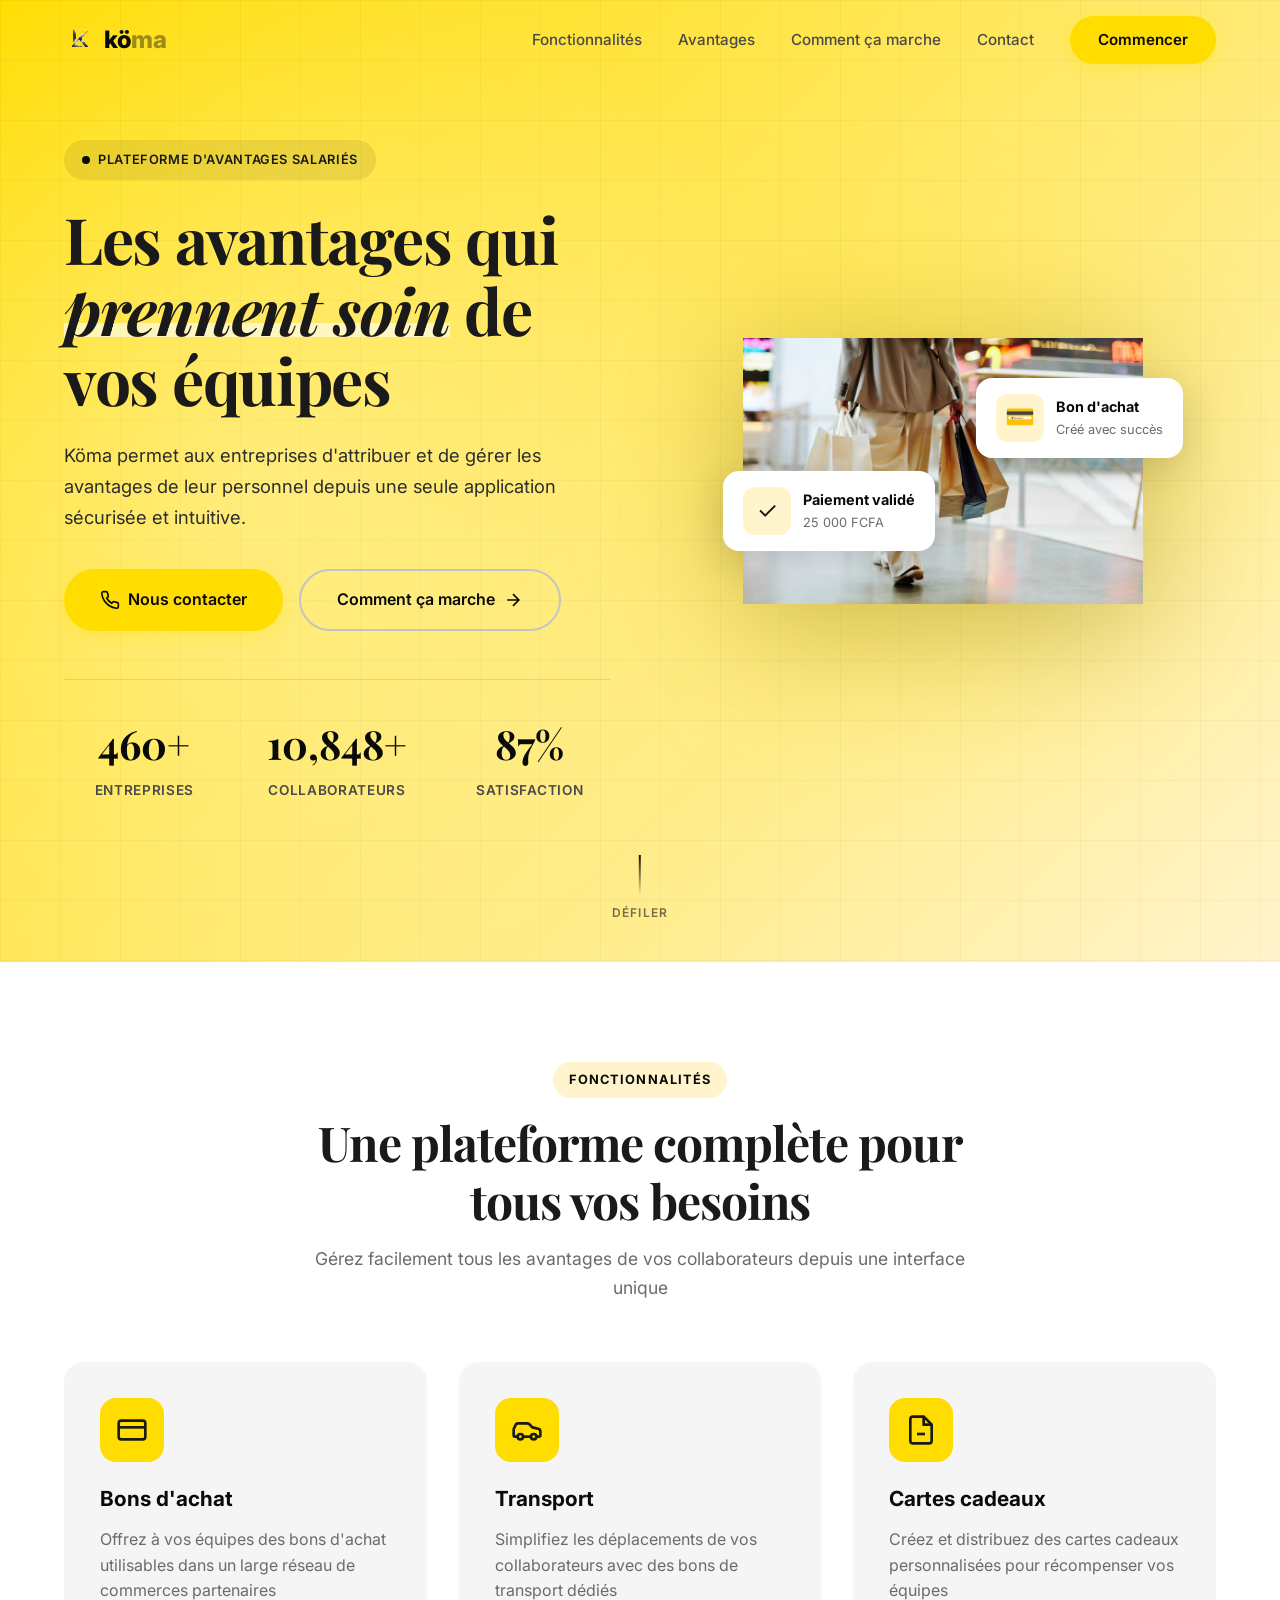
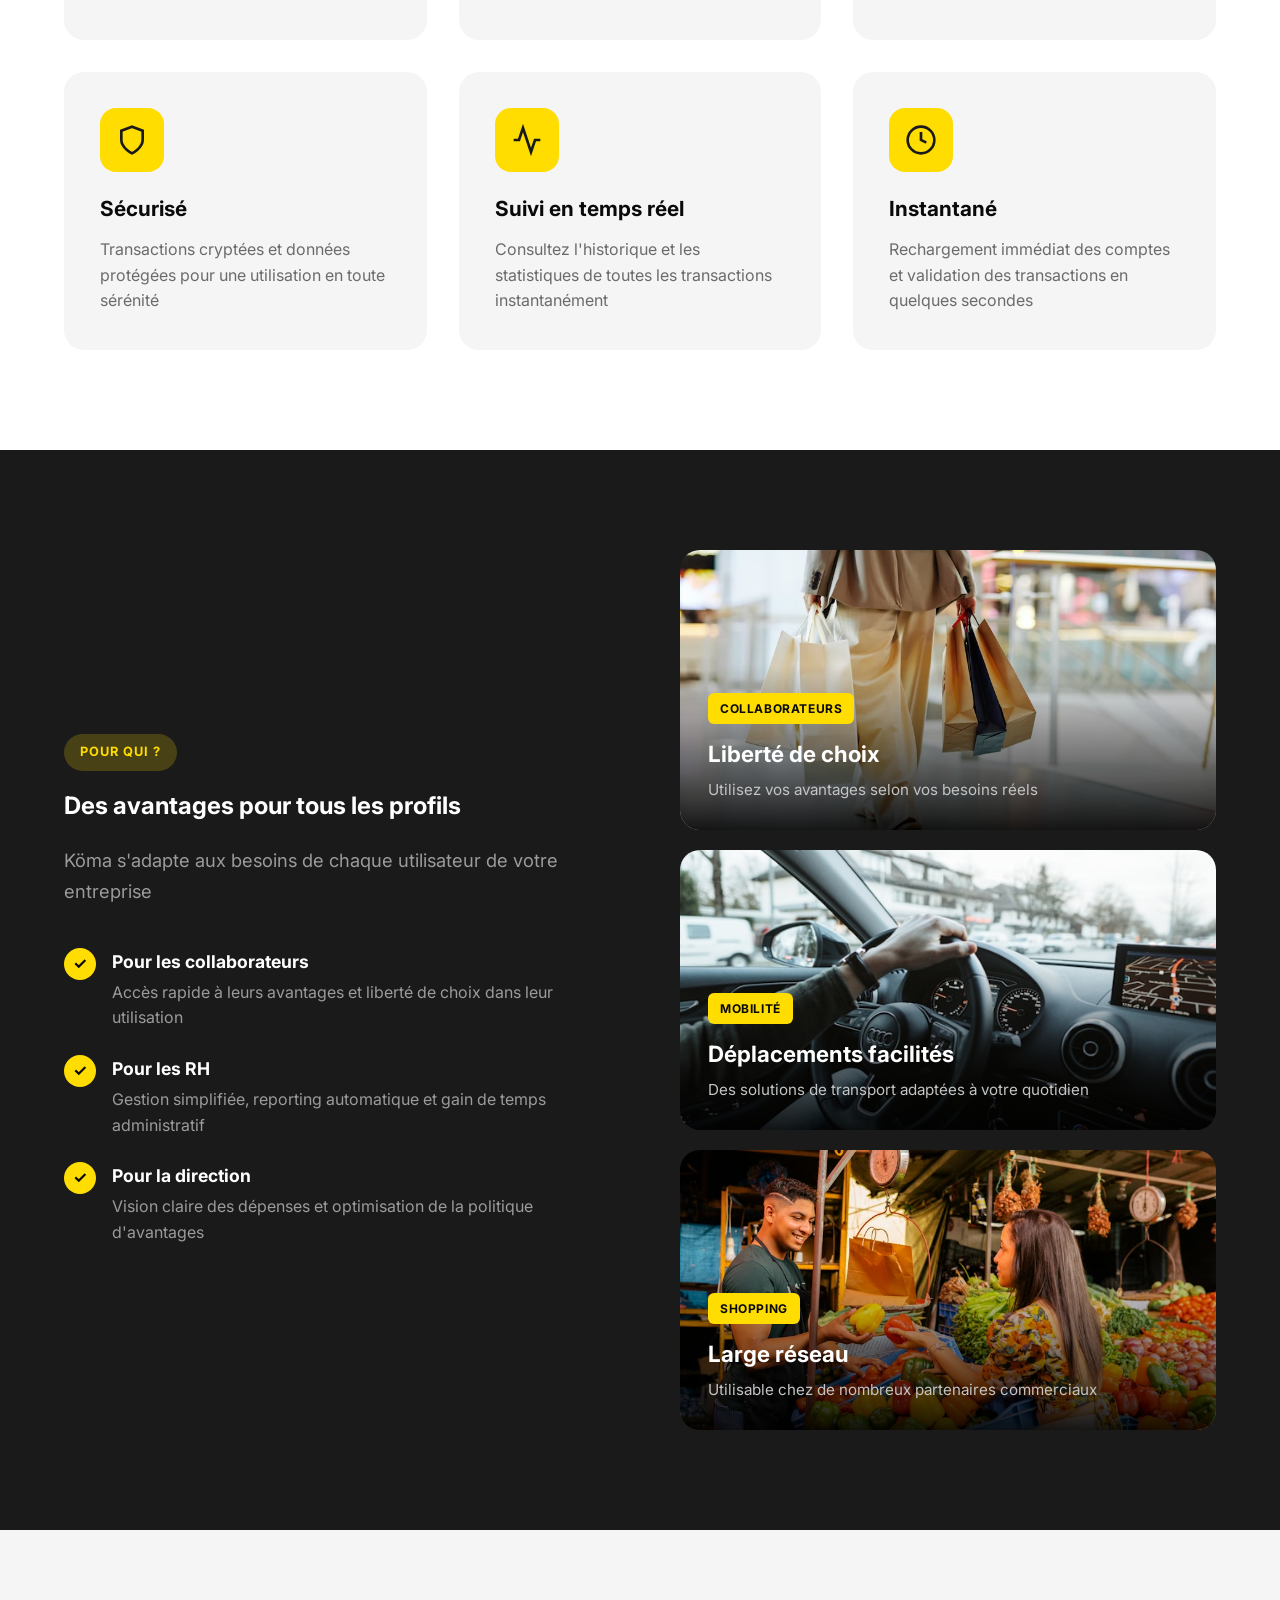
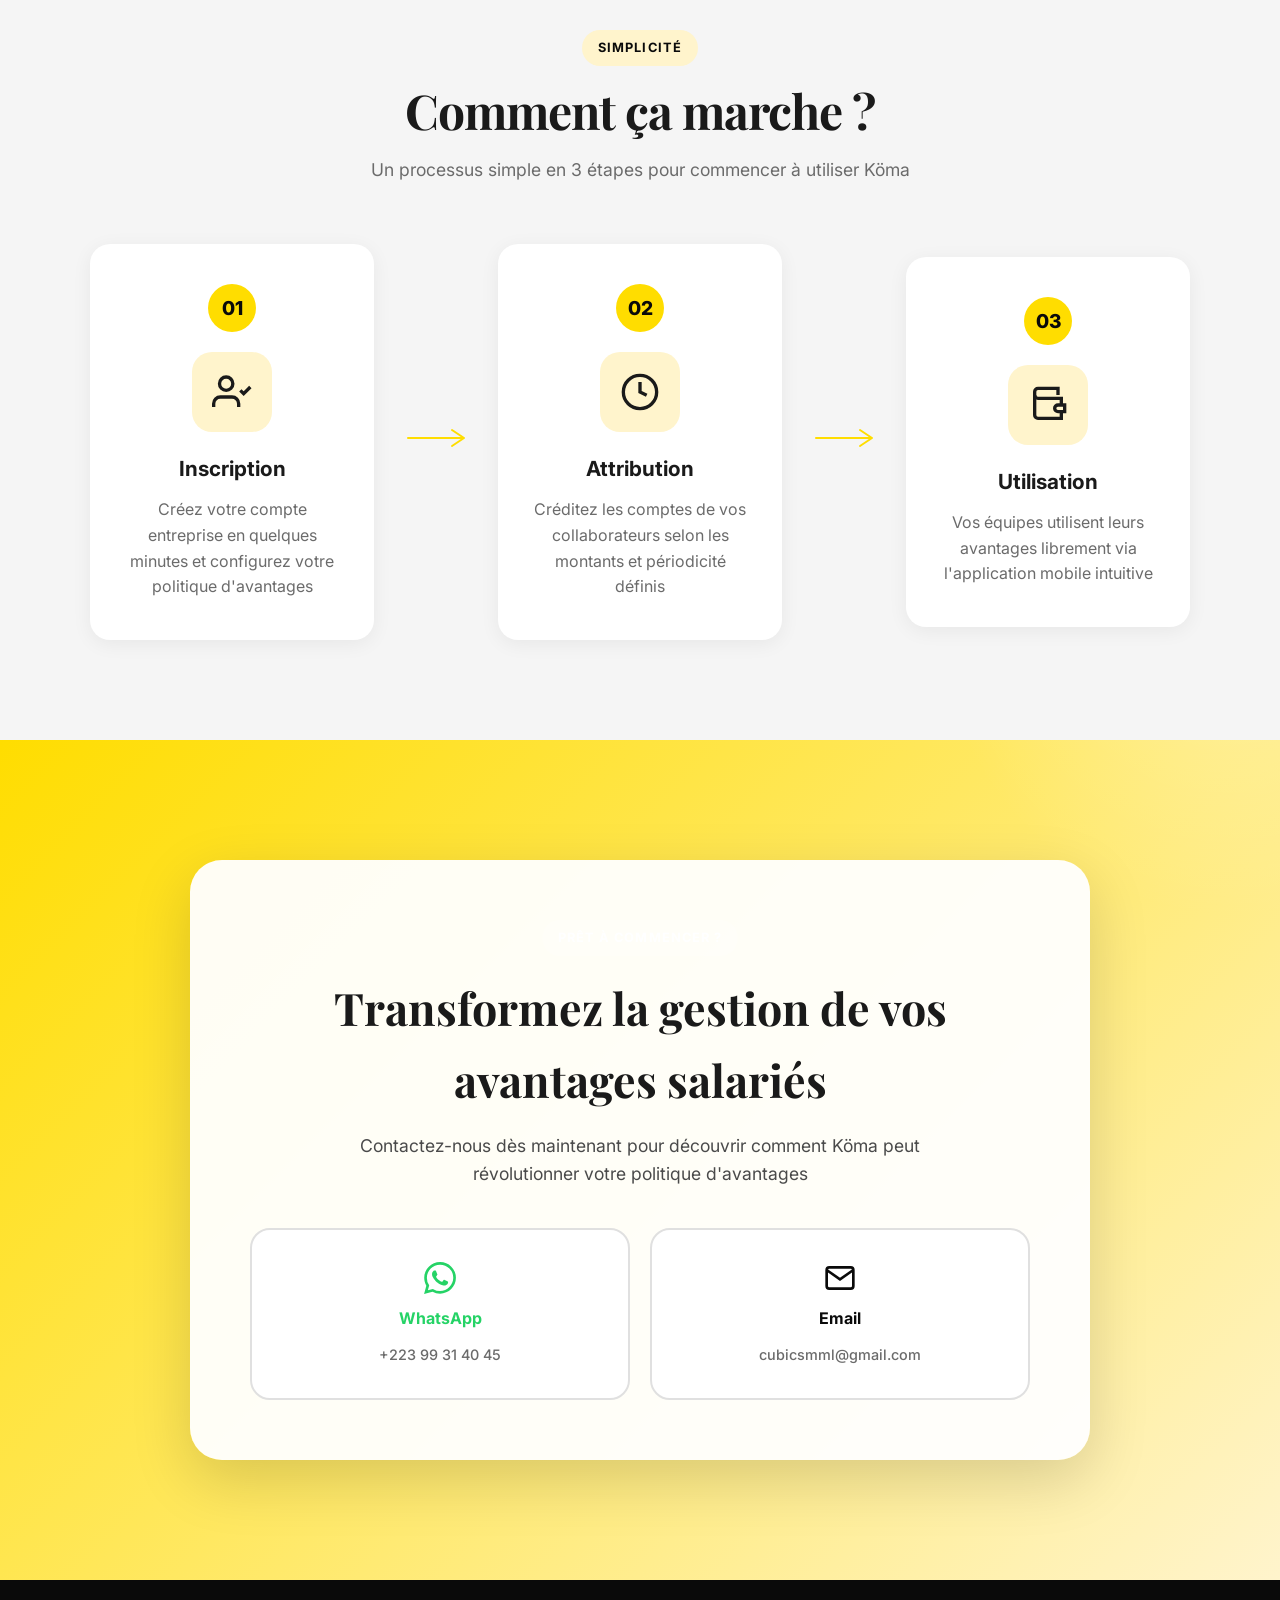
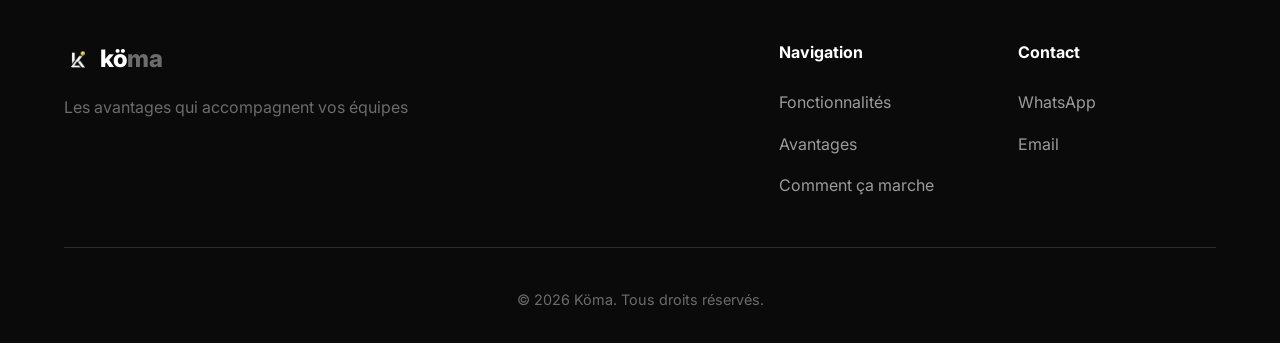
==== commit 8158085c: "✨ Refonte complète de la vitrine Köma - Design moderne avec animations fluides - Navigation responsi" ====
--- a/index.html
+++ b/index.html
@@ -1,379 +1,427 @@
-<!doctype html>
+<!DOCTYPE html>
 <html lang="fr">
 <head>
-  <meta charset="utf-8">
-  <meta name="viewport" content="width=device-width, initial-scale=1">
-  <meta name="description" content="Köma, la plateforme de gestion des avantages accordés aux collaborateurs.">
+  <meta charset="UTF-8">
+  <meta name="viewport" content="width=device-width, initial-scale=1.0">
+  <meta name="description" content="Köma - La plateforme tout-en-un pour gérer les avantages de vos collaborateurs. Bons d'achat, transport, carburant et plus encore.">
   <meta name="theme-color" content="#FFDD00">
   <title>Köma — Les avantages qui accompagnent vos équipes</title>
   <link rel="icon" type="image/x-icon" href="assets/köma.ico">
   <link rel="preconnect" href="https://fonts.googleapis.com">
   <link rel="preconnect" href="https://fonts.gstatic.com" crossorigin>
-  <link href="https://fonts.googleapis.com/css2?family=Oxygen:wght@300;400;700&family=Playfair+Display:ital,wght@0,700;1,700&display=swap" rel="stylesheet">
+  <link href="https://fonts.googleapis.com/css2?family=Inter:wght@300;400;500;600;700;800;900&family=Playfair+Display:ital,wght@0,600;0,700;1,700&display=swap" rel="stylesheet">
   <link rel="stylesheet" href="styles.css">
 </head>
 <body>
 
-<!-- ══════════════════════════════════════════
-     HERO
-══════════════════════════════════════════ -->
-<header class="hero" id="accueil">
-
-  <!-- Grille décorative de fond -->
-  <div class="hero-grid" aria-hidden="true"></div>
-
-  <nav class="nav container" aria-label="Navigation principale">
-    <a class="brand" href="#accueil" aria-label="Köma, accueil">
-      <img src="assets/black.png" alt="" width="28" height="28" class="brand-icon">
-      <span>kö</span>ma
-    </a>
-
-    <button class="nav-toggle" type="button" aria-expanded="false" aria-controls="nav-menu" aria-label="Ouvrir le menu">
-      <span></span><span></span><span></span>
-    </button>
-
-    <div class="nav-links" id="nav-menu">
-      <a href="#fonctionnement">Comment ça marche</a>
-      <a href="#avantages">Les avantages</a>
-      <a href="#application">L'application</a>
-      <a class="nav-cta" href="#application">
-        Commencer
-        <svg width="14" height="14" viewBox="0 0 16 16" fill="none" aria-hidden="true">
-          <path d="M3 8h10M9 4l4 4-4 4" stroke="currentColor" stroke-width="1.8" stroke-linecap="round" stroke-linejoin="round"/>
-        </svg>
-      </a>
+  <!-- Loader -->
+  <div class="loader">
+    <div class="loader-logo">
+      <img src="assets/black.png" alt="Köma" width="60" height="60">
+      <div class="loader-text">kö<span>ma</span></div>
+    </div>
+  </div>
+
+  <!-- Navigation -->
+  <nav class="navbar" id="navbar">
+    <div class="container">
+      <div class="nav-content">
+        <a href="#hero" class="logo">
+          <img src="assets/black.png" alt="Köma" width="32" height="32">
+          <span>kö<em>ma</em></span>
+        </a>
+        
+        <div class="nav-links" id="navLinks">
+          <a href="#features" class="nav-link">Fonctionnalités</a>
+          <a href="#benefits" class="nav-link">Avantages</a>
+          <a href="#how-it-works" class="nav-link">Comment ça marche</a>
+          <a href="#contact" class="nav-link">Contact</a>
+          <a href="#contact" class="btn btn-primary">Commencer</a>
+        </div>
+
+        <button class="hamburger" id="hamburger" aria-label="Menu">
+          <span></span>
+          <span></span>
+          <span></span>
+        </button>
+      </div>
     </div>
   </nav>
 
-  <div class="hero-content container">
-    <div class="hero-copy">
-      <div class="hero-badge">
-        <span class="badge-dot"></span>
-        Plateforme d'avantages salariés
-      </div>
-      <h1>Des avantages qui prennent soin de <em>vos équipes.</em></h1>
-      <p class="intro">Köma permet aux entreprises d'attribuer et de gérer les avantages de leur personnel depuis une seule application sécurisée.</p>
-      <div class="actions">
-        <a class="button button-dark" href="#application">
-          Découvrir Köma
-          <svg width="16" height="16" viewBox="0 0 16 16" fill="none" aria-hidden="true">
-            <path d="M3 8h10M9 4l4 4-4 4" stroke="currentColor" stroke-width="1.8" stroke-linecap="round" stroke-linejoin="round"/>
+  <!-- Hero Section -->
+  <section class="hero" id="hero">
+    <div class="hero-bg">
+      <div class="hero-grid"></div>
+      <div class="hero-gradient"></div>
+    </div>
+    
+    <div class="container">
+      <div class="hero-content">
+        <div class="hero-text">
+          <div class="badge" data-aos="fade-up">
+            <span class="badge-dot"></span>
+            Plateforme d'avantages salariés
+          </div>
+          
+          <h1 data-aos="fade-up" data-aos-delay="100">
+            Les avantages qui 
+            <span class="highlight">prennent soin</span> 
+            de vos équipes
+          </h1>
+          
+          <p class="hero-description" data-aos="fade-up" data-aos-delay="200">
+            Köma permet aux entreprises d'attribuer et de gérer les avantages de leur personnel 
+            depuis une seule application sécurisée et intuitive.
+          </p>
+          
+          <div class="hero-actions" data-aos="fade-up" data-aos-delay="300">
+            <a href="#contact" class="btn btn-primary btn-lg">
+              <svg width="20" height="20" viewBox="0 0 24 24" fill="none" stroke="currentColor" stroke-width="2">
+                <path d="M22 16.92v3a2 2 0 01-2.18 2 19.79 19.79 0 01-8.63-3.07 19.5 19.5 0 01-6-6 19.79 19.79 0 01-3.07-8.67A2 2 0 014.11 2h3a2 2 0 012 1.72 12.84 12.84 0 00.7 2.81 2 2 0 01-.45 2.11L8.09 9.91a16 16 0 006 6l1.27-1.27a2 2 0 012.11-.45 12.84 12.84 0 002.81.7A2 2 0 0122 16.92z"></path>
+              </svg>
+              Nous contacter
+            </a>
+            <a href="#how-it-works" class="btn btn-outline btn-lg">
+              Comment ça marche
+              <svg width="20" height="20" viewBox="0 0 24 24" fill="none" stroke="currentColor" stroke-width="2">
+                <path d="M5 12h14M12 5l7 7-7 7"/>
+              </svg>
+            </a>
+          </div>
+          
+          <div class="hero-stats" data-aos="fade-up" data-aos-delay="400">
+            <div class="stat">
+              <div class="stat-number">
+                <span class="counter" data-target="500">0</span>+
+              </div>
+              <div class="stat-label">Entreprises</div>
+            </div>
+            <div class="stat">
+              <div class="stat-number">
+                <span class="counter" data-target="12000">0</span>+
+              </div>
+              <div class="stat-label">Collaborateurs</div>
+            </div>
+            <div class="stat">
+              <div class="stat-number">
+                <span class="counter" data-target="98">0</span>%
+              </div>
+              <div class="stat-label">Satisfaction</div>
+            </div>
+          </div>
+        </div>
+        
+        <div class="hero-visual" data-aos="fade-left" data-aos-delay="200">
+          <div class="phone-mockup">
+            <div class="phone-glow"></div>
+            <img src="assets/client.png" alt="Application Köma" class="phone-img">
+            
+            <div class="floating-card card-1">
+              <div class="card-icon">💳</div>
+              <div class="card-content">
+                <div class="card-title">Bon d'achat</div>
+                <div class="card-subtitle">Créé avec succès</div>
+              </div>
+            </div>
+            
+            <div class="floating-card card-2">
+              <div class="card-icon">✓</div>
+              <div class="card-content">
+                <div class="card-title">Paiement validé</div>
+                <div class="card-subtitle">25 000 FCFA</div>
+              </div>
+            </div>
+          </div>
+        </div>
+      </div>
+    </div>
+    
+    <div class="scroll-indicator">
+      <div class="scroll-line"></div>
+      <span>Défiler</span>
+    </div>
+  </section>
+
+  <!-- Features Section -->
+  <section class="features" id="features">
+    <div class="container">
+      <div class="section-header" data-aos="fade-up">
+        <span class="section-label">Fonctionnalités</span>
+        <h2>Une plateforme complète pour tous vos besoins</h2>
+        <p>Gérez facilement tous les avantages de vos collaborateurs depuis une interface unique</p>
+      </div>
+      
+      <div class="features-grid">
+        <div class="feature-card" data-aos="fade-up" data-aos-delay="0">
+          <div class="feature-icon">
+            <svg width="32" height="32" viewBox="0 0 24 24" fill="none" stroke="currentColor" stroke-width="2">
+              <rect x="2" y="5" width="20" height="14" rx="2"/>
+              <line x1="2" y1="10" x2="22" y2="10"/>
+            </svg>
+          </div>
+          <h3>Bons d'achat</h3>
+          <p>Offrez à vos équipes des bons d'achat utilisables dans un large réseau de commerces partenaires</p>
+        </div>
+        
+        <div class="feature-card" data-aos="fade-up" data-aos-delay="100">
+          <div class="feature-icon">
+            <svg width="32" height="32" viewBox="0 0 24 24" fill="none" stroke="currentColor" stroke-width="2">
+              <path d="M19 17h2c.6 0 1-.4 1-1v-3c0-.9-.7-1.7-1.5-1.9C18.7 10.6 16 10 16 10s-1.3-1.4-2.2-2.3c-.5-.4-1.1-.7-1.8-.7H5c-.6 0-1.1.4-1.4.9l-1.4 2.9A3.7 3.7 0 0 0 2 12v4c0 .6.4 1 1 1h2"/>
+              <circle cx="7" cy="17" r="2"/>
+              <path d="M9 17h6"/>
+              <circle cx="17" cy="17" r="2"/>
+            </svg>
+          </div>
+          <h3>Transport</h3>
+          <p>Simplifiez les déplacements de vos collaborateurs avec des bons de transport dédiés</p>
+        </div>
+        
+        <div class="feature-card" data-aos="fade-up" data-aos-delay="200">
+          <div class="feature-icon">
+            <svg width="32" height="32" viewBox="0 0 24 24" fill="none" stroke="currentColor" stroke-width="2">
+              <path d="M14 2H6a2 2 0 00-2 2v16a2 2 0 002 2h12a2 2 0 002-2V8z"/>
+              <polyline points="14 2 14 8 20 8"/>
+              <line x1="9" y1="15" x2="15" y2="15"/>
+            </svg>
+          </div>
+          <h3>Cartes cadeaux</h3>
+          <p>Créez et distribuez des cartes cadeaux personnalisées pour récompenser vos équipes</p>
+        </div>
+        
+        <div class="feature-card" data-aos="fade-up" data-aos-delay="0">
+          <div class="feature-icon">
+            <svg width="32" height="32" viewBox="0 0 24 24" fill="none" stroke="currentColor" stroke-width="2">
+              <path d="M12 22s8-4 8-10V5l-8-3-8 3v7c0 6 8 10 8 10z"/>
+            </svg>
+          </div>
+          <h3>Sécurisé</h3>
+          <p>Transactions cryptées et données protégées pour une utilisation en toute sérénité</p>
+        </div>
+        
+        <div class="feature-card" data-aos="fade-up" data-aos-delay="100">
+          <div class="feature-icon">
+            <svg width="32" height="32" viewBox="0 0 24 24" fill="none" stroke="currentColor" stroke-width="2">
+              <polyline points="22 12 18 12 15 21 9 3 6 12 2 12"/>
+            </svg>
+          </div>
+          <h3>Suivi en temps réel</h3>
+          <p>Consultez l'historique et les statistiques de toutes les transactions instantanément</p>
+        </div>
+        
+        <div class="feature-card" data-aos="fade-up" data-aos-delay="200">
+          <div class="feature-icon">
+            <svg width="32" height="32" viewBox="0 0 24 24" fill="none" stroke="currentColor" stroke-width="2">
+              <path d="M12 2a10 10 0 1010 10A10 10 0 0012 2z"/>
+              <polyline points="12 6 12 12 16 14"/>
+            </svg>
+          </div>
+          <h3>Instantané</h3>
+          <p>Rechargement immédiat des comptes et validation des transactions en quelques secondes</p>
+        </div>
+      </div>
+    </div>
+  </section>
+
+  <!-- Benefits Section -->
+  <section class="benefits" id="benefits">
+    <div class="container">
+      <div class="benefits-content">
+        <div class="benefits-text" data-aos="fade-right">
+          <span class="section-label">Pour qui ?</span>
+          <h2>Des avantages pour tous les profils</h2>
+          <p class="lead">Köma s'adapte aux besoins de chaque utilisateur de votre entreprise</p>
+          
+          <div class="benefits-list">
+            <div class="benefit-item">
+              <div class="benefit-icon">✓</div>
+              <div>
+                <h4>Pour les collaborateurs</h4>
+                <p>Accès rapide à leurs avantages et liberté de choix dans leur utilisation</p>
+              </div>
+            </div>
+            
+            <div class="benefit-item">
+              <div class="benefit-icon">✓</div>
+              <div>
+                <h4>Pour les RH</h4>
+                <p>Gestion simplifiée, reporting automatique et gain de temps administratif</p>
+              </div>
+            </div>
+            
+            <div class="benefit-item">
+              <div class="benefit-icon">✓</div>
+              <div>
+                <h4>Pour la direction</h4>
+                <p>Vision claire des dépenses et optimisation de la politique d'avantages</p>
+              </div>
+            </div>
+          </div>
+        </div>
+        
+        <div class="benefits-cards" data-aos="fade-left">
+          <div class="benefit-card">
+            <img src="assets/client.png" alt="Collaborateurs">
+            <div class="benefit-card-content">
+              <span class="benefit-card-tag">Collaborateurs</span>
+              <h3>Liberté de choix</h3>
+              <p>Utilisez vos avantages selon vos besoins réels</p>
+            </div>
+          </div>
+          
+          <div class="benefit-card">
+            <img src="assets/chauffeur.png" alt="Transport">
+            <div class="benefit-card-content">
+              <span class="benefit-card-tag">Mobilité</span>
+              <h3>Déplacements facilités</h3>
+              <p>Des solutions de transport adaptées à votre quotidien</p>
+            </div>
+          </div>
+          
+          <div class="benefit-card">
+            <img src="assets/vendeur.png" alt="Commerce">
+            <div class="benefit-card-content">
+              <span class="benefit-card-tag">Shopping</span>
+              <h3>Large réseau</h3>
+              <p>Utilisable chez de nombreux partenaires commerciaux</p>
+            </div>
+          </div>
+        </div>
+      </div>
+    </div>
+  </section>
+
+  <!-- How it Works -->
+  <section class="how-it-works" id="how-it-works">
+    <div class="container">
+      <div class="section-header" data-aos="fade-up">
+        <span class="section-label">Simplicité</span>
+        <h2>Comment ça marche ?</h2>
+        <p>Un processus simple en 3 étapes pour commencer à utiliser Köma</p>
+      </div>
+      
+      <div class="steps">
+        <div class="step" data-aos="fade-up" data-aos-delay="0">
+          <div class="step-number">01</div>
+          <div class="step-icon">
+            <svg width="40" height="40" viewBox="0 0 24 24" fill="none" stroke="currentColor" stroke-width="2">
+              <path d="M16 21v-2a4 4 0 00-4-4H5a4 4 0 00-4 4v2"/>
+              <circle cx="8.5" cy="7" r="4"/>
+              <polyline points="17 11 19 13 23 9"/>
+            </svg>
+          </div>
+          <h3>Inscription</h3>
+          <p>Créez votre compte entreprise en quelques minutes et configurez votre politique d'avantages</p>
+        </div>
+        
+        <div class="step-arrow" data-aos="fade" data-aos-delay="100">
+          <svg width="60" height="24" viewBox="0 0 60 24" fill="none">
+            <path d="M2 12h56M46 4l12 8-12 8" stroke="currentColor" stroke-width="2" stroke-linecap="round" stroke-linejoin="round"/>
           </svg>
-        </a>
-        <a class="text-link" href="#fonctionnement">
-          <svg width="16" height="16" viewBox="0 0 16 16" fill="none" aria-hidden="true">
-            <circle cx="8" cy="8" r="6.5" stroke="currentColor" stroke-width="1.4"/>
-            <path d="M8 5v4l2.5 2" stroke="currentColor" stroke-width="1.4" stroke-linecap="round"/>
+        </div>
+        
+        <div class="step" data-aos="fade-up" data-aos-delay="200">
+          <div class="step-number">02</div>
+          <div class="step-icon">
+            <svg width="40" height="40" viewBox="0 0 24 24" fill="none" stroke="currentColor" stroke-width="2">
+              <circle cx="12" cy="12" r="10"/>
+              <polyline points="12 6 12 12 16 14"/>
+            </svg>
+          </div>
+          <h3>Attribution</h3>
+          <p>Créditez les comptes de vos collaborateurs selon les montants et périodicité définis</p>
+        </div>
+        
+        <div class="step-arrow" data-aos="fade" data-aos-delay="300">
+          <svg width="60" height="24" viewBox="0 0 60 24" fill="none">
+            <path d="M2 12h56M46 4l12 8-12 8" stroke="currentColor" stroke-width="2" stroke-linecap="round" stroke-linejoin="round"/>
           </svg>
-          Voir comment ça marche
-        </a>
-      </div>
-      <div class="hero-stats" aria-label="Chiffres clés Köma">
-        <div class="hero-stat">
-          <strong>500+</strong>
-          <span>Entreprises</span>
-        </div>
-        <div class="hero-stat">
-          <strong>12 000+</strong>
-          <span>Collaborateurs</span>
-        </div>
-        <div class="hero-stat">
-          <strong>98%</strong>
-          <span>Satisfaction</span>
-        </div>
-      </div>
-    </div>
-
-    <div class="hero-visual" aria-hidden="true">
-      <div class="sun"></div>
-      <div class="hero-img-wrap">
-        <img src="assets/client.png" alt="Cliente utilisant l'application Köma" width="870" height="580">
-      </div>
-      <div class="floating-card">
-        <div class="floating-icon">
-          <svg width="18" height="18" viewBox="0 0 20 20" fill="none">
-            <path d="M10 2l2.4 5h5.2l-4.2 3 1.6 5L10 12l-5 3 1.6-5L2.4 7h5.2L10 2z" fill="#111" stroke="#111" stroke-width="1" stroke-linejoin="round"/>
-          </svg>
-        </div>
-        <div>
-          <strong>Clair &amp; flexible</strong>
-          <span>Des avantages pensés pour chacun.</span>
-        </div>
-      </div>
-    </div>
-  </div>
-
-  <!-- Barre de scroll indicator -->
-  <div class="scroll-hint" aria-hidden="true">
-    <span></span>
-    <p>Défiler</p>
-  </div>
-</header>
-
-<main>
-
-<!-- ══════════════════════════════════════════
-     TRUST BAR
-══════════════════════════════════════════ -->
-<div class="trust-bar">
-  <div class="container trust-inner">
-    <span class="trust-label">Ils font confiance à Köma</span>
-    <div class="trust-logos" aria-label="Partenaires Köma">
-      <span class="trust-logo">Entreprise A</span>
-      <span class="trust-logo">Entreprise B</span>
-      <span class="trust-logo">Entreprise C</span>
-      <span class="trust-logo">Entreprise D</span>
-      <span class="trust-logo">Entreprise E</span>
-    </div>
-  </div>
-</div>
-
-<!-- ══════════════════════════════════════════
-     FONCTIONNEMENT
-══════════════════════════════════════════ -->
-<section class="section steps" id="fonctionnement">
-  <div class="container">
-    <div class="section-intro">
-      <p class="eyebrow">En quelques instants</p>
-      <div class="section-heading">
-        <h2>Valorisez chaque avantage accordé.</h2>
-        <p>Une expérience claire pour l'entreprise comme pour chaque membre du personnel.</p>
-      </div>
-    </div>
-
-    <div class="step-grid">
-      <article class="step-card">
-        <div class="step-icon">
-          <svg width="24" height="24" viewBox="0 0 24 24" fill="none" aria-hidden="true">
-            <rect x="3" y="6" width="18" height="13" rx="2" stroke="currentColor" stroke-width="1.6"/>
-            <path d="M3 10h18M8 3v6M16 3v6" stroke="currentColor" stroke-width="1.6" stroke-linecap="round"/>
-          </svg>
-        </div>
-        <span class="number">01</span>
-        <h3>Attribuez</h3>
-        <p>L'entreprise crédite les comptes de son personnel selon sa politique d'avantages.</p>
-        <div class="step-arrow" aria-hidden="true">→</div>
-      </article>
-
-      <article class="step-card">
-        <div class="step-icon">
-          <svg width="24" height="24" viewBox="0 0 24 24" fill="none" aria-hidden="true">
-            <circle cx="12" cy="8" r="4" stroke="currentColor" stroke-width="1.6"/>
-            <path d="M4 20c0-4 3.6-7 8-7s8 3 8 7" stroke="currentColor" stroke-width="1.6" stroke-linecap="round"/>
-          </svg>
-        </div>
-        <span class="number">02</span>
-        <h3>Choisissez</h3>
-        <p>Chaque collaborateur retrouve son solde et sélectionne l'avantage dont il a besoin.</p>
-        <div class="step-arrow" aria-hidden="true">→</div>
-      </article>
-
-      <article class="step-card step-card--last">
-        <div class="step-icon">
-          <svg width="24" height="24" viewBox="0 0 24 24" fill="none" aria-hidden="true">
-            <rect x="4" y="4" width="16" height="16" rx="2" stroke="currentColor" stroke-width="1.6"/>
-            <path d="M8 12l3 3 5-5" stroke="currentColor" stroke-width="1.6" stroke-linecap="round" stroke-linejoin="round"/>
-          </svg>
-        </div>
-        <span class="number">03</span>
-        <h3>Utilisez</h3>
-        <p>Le paiement est simple et traçable auprès des partenaires Köma.</p>
-      </article>
-    </div>
-  </div>
-</section>
-
-<!-- ══════════════════════════════════════════
-     AVANTAGES
-══════════════════════════════════════════ -->
-<section class="section audience" id="avantages">
-  <div class="container audience-grid">
-    <div class="audience-copy">
-      <p class="eyebrow">Des avantages utiles au quotidien</p>
-      <h2>Un budget, de vraies possibilités.</h2>
-      <p>Les collaborateurs utilisent les montants accordés par leur entreprise selon leurs besoins, en toute autonomie.</p>
-      <ul class="feature-list">
-        <li>
-          <svg width="16" height="16" viewBox="0 0 16 16" fill="none" aria-hidden="true"><circle cx="8" cy="8" r="7" fill="#FFDD00"/><path d="M5 8l2 2 4-4" stroke="#111" stroke-width="1.6" stroke-linecap="round" stroke-linejoin="round"/></svg>
-          Recharge instantanée des comptes
-        </li>
-        <li>
-          <svg width="16" height="16" viewBox="0 0 16 16" fill="none" aria-hidden="true"><circle cx="8" cy="8" r="7" fill="#FFDD00"/><path d="M5 8l2 2 4-4" stroke="#111" stroke-width="1.6" stroke-linecap="round" stroke-linejoin="round"/></svg>
-          Suivi en temps réel des dépenses
-        </li>
-        <li>
-          <svg width="16" height="16" viewBox="0 0 16 16" fill="none" aria-hidden="true"><circle cx="8" cy="8" r="7" fill="#FFDD00"/><path d="M5 8l2 2 4-4" stroke="#111" stroke-width="1.6" stroke-linecap="round" stroke-linejoin="round"/></svg>
-          Réseau de partenaires en expansion
-        </li>
-      </ul>
-    </div>
-
-    <div class="audience-cards">
-      <article class="audience-card card-client">
-        <img src="assets/client.png" alt="Collaboratrice utilisant Köma">
-        <div class="audience-card-body">
-          <span>Pour les collaborateurs</span>
-          <h3>Bons d'achat</h3>
-          <p>Profitez de vos avantages chez les enseignes partenaires.</p>
-        </div>
-      </article>
-      <article class="audience-card card-vendor">
-        <img src="assets/chauffeur.png" alt="Chauffeur partenaire Köma">
-        <div class="audience-card-body">
-          <span>Pour le quotidien</span>
-          <h3>Bons de transport</h3>
-          <p>Organisez vos déplacements avec un budget dédié.</p>
-        </div>
-      </article>
-      <article class="audience-card card-driver">
-        <img src="assets/livreur.png" alt="Service partenaire Köma">
-        <div class="audience-card-body">
-          <span>Et bien plus</span>
-          <h3>Avantages flexibles</h3>
-          <p>Carburant, carte cadeau, livraison et autres usages.</p>
-        </div>
-      </article>
-    </div>
-  </div>
-</section>
-
-<!-- ══════════════════════════════════════════
-     APPLICATION
-══════════════════════════════════════════ -->
-<section class="section app-section" id="application">
-  <div class="container app-grid">
-    <div class="phone">
-      <div class="phone-glow" aria-hidden="true"></div>
-      <img src="assets/black.png"
-           alt="Écran de lancement de l'application Köma"
-           width="402" height="542">
-    </div>
-    <div class="app-copy">
-      <p class="eyebrow">L'application Köma</p>
-      <h2>Vos avantages, au même endroit.</h2>
-      <p>Le personnel consulte ses comptes entreprise et personnel, choisit son moyen de paiement et retrouve l'historique de ses utilisations en temps réel.</p>
-
-      <ul class="app-features">
-        <li>
-          <div class="app-feat-icon">
-            <svg width="18" height="18" viewBox="0 0 20 20" fill="none" aria-hidden="true">
-              <rect x="3" y="2" width="14" height="16" rx="2" stroke="currentColor" stroke-width="1.6"/>
-              <path d="M7 6h6M7 10h4" stroke="currentColor" stroke-width="1.4" stroke-linecap="round"/>
-            </svg>
-          </div>
-          <div>
-            <strong>Tableau de bord</strong>
-            <span>Soldes et historique en un coup d'œil</span>
-          </div>
-        </li>
-        <li>
-          <div class="app-feat-icon">
-            <svg width="18" height="18" viewBox="0 0 20 20" fill="none" aria-hidden="true">
-              <path d="M10 2l2 6h6l-5 3.5 2 6L10 14l-5 3.5 2-6L2 8h6L10 2z" stroke="currentColor" stroke-width="1.4" stroke-linejoin="round"/>
-            </svg>
-          </div>
-          <div>
-            <strong>Paiement simplifié</strong>
-            <span>QR code ou NFC chez les partenaires</span>
-          </div>
-        </li>
-        <li>
-          <div class="app-feat-icon">
-            <svg width="18" height="18" viewBox="0 0 20 20" fill="none" aria-hidden="true">
-              <circle cx="10" cy="10" r="8" stroke="currentColor" stroke-width="1.6"/>
-              <path d="M10 6v4l3 2" stroke="currentColor" stroke-width="1.4" stroke-linecap="round"/>
-            </svg>
-          </div>
-          <div>
-            <strong>Temps réel</strong>
-            <span>Notifications instantanées à chaque opération</span>
-          </div>
-        </li>
-      </ul>
-
-      <a class="button button-light" href="#accueil">
-        Découvrir l'application
-        <svg width="16" height="16" viewBox="0 0 16 16" fill="none" aria-hidden="true">
-          <path d="M3 8h10M9 4l4 4-4 4" stroke="currentColor" stroke-width="1.8" stroke-linecap="round" stroke-linejoin="round"/>
-        </svg>
-      </a>
-    </div>
-  </div>
-</section>
-
-<!-- ══════════════════════════════════════════
-     CTA FINAL
-══════════════════════════════════════════ -->
-<section class="section cta-section">
-  <div class="container">
-    <div class="cta-card">
-      <div class="cta-copy">
-        <p class="eyebrow">Prêt à démarrer ?</p>
-        <h2>Offrez à vos équipes ce qu'elles méritent.</h2>
-        <p>Déployez Köma en quelques minutes et transformez la gestion de vos avantages salariés.</p>
-      </div>
-      <div class="cta-actions">
-        <a class="button button-dark" href="#application">
-          Démarrer maintenant
-          <svg width="16" height="16" viewBox="0 0 16 16" fill="none" aria-hidden="true">
-            <path d="M3 8h10M9 4l4 4-4 4" stroke="currentColor" stroke-width="1.8" stroke-linecap="round" stroke-linejoin="round"/>
-          </svg>
-        </a>
-        <a class="button button-outline" href="#fonctionnement">En savoir plus</a>
-      </div>
-    </div>
-  </div>
-</section>
-
-</main>
-
-<!-- ══════════════════════════════════════════
-     FOOTER
-══════════════════════════════════════════ -->
-<footer>
-  <div class="container footer-inner">
-    <div class="footer-brand">
-      <a class="brand" href="#accueil" aria-label="Köma, accueil">
-        <img src="assets/white.png" alt="" width="22" height="22" class="brand-icon">
-        <span>kö</span>ma
-      </a>
-      <p>Les avantages qui accompagnent vos équipes.</p>
-    </div>
-    <nav class="footer-nav" aria-label="Navigation pied de page">
-      <a href="#fonctionnement">Comment ça marche</a>
-      <a href="#avantages">Les avantages</a>
-      <a href="#application">L'application</a>
-    </nav>
-    <small>© 2026 Köma. Tous droits réservés.</small>
-  </div>
-</footer>
-
-<script>
-  // Menu mobile
-  const toggle = document.querySelector('.nav-toggle');
-  const menu   = document.querySelector('.nav-links');
-  toggle.addEventListener('click', () => {
-    const open = menu.classList.toggle('is-open');
-    toggle.setAttribute('aria-expanded', open);
-    toggle.classList.toggle('is-open', open);
-  });
-  menu.querySelectorAll('a').forEach(a =>
-    a.addEventListener('click', () => {
-      menu.classList.remove('is-open');
-      toggle.classList.remove('is-open');
-      toggle.setAttribute('aria-expanded', false);
-    })
-  );
-
-  // Scroll-reveal léger
-  const observer = new IntersectionObserver(
-    entries => entries.forEach(e => { if (e.isIntersecting) { e.target.classList.add('visible'); observer.unobserve(e.target); } }),
-    { threshold: 0.12 }
-  );
-  document.querySelectorAll('.step-card, .audience-card, .app-features li, .cta-card').forEach(el => {
-    el.classList.add('reveal');
-    observer.observe(el);
-  });
-</script>
+        </div>
+        
+        <div class="step" data-aos="fade-up" data-aos-delay="400">
+          <div class="step-number">03</div>
+          <div class="step-icon">
+            <svg width="40" height="40" viewBox="0 0 24 24" fill="none" stroke="currentColor" stroke-width="2">
+              <path d="M20 12V8H6a2 2 0 01-2-2V4c0-1.1.9-2 2-2h12v4"/>
+              <path d="M4 6v12c0 1.1.9 2 2 2h14v-4"/>
+              <path d="M18 12a2 2 0 100 4h4v-4h-4z"/>
+            </svg>
+          </div>
+          <h3>Utilisation</h3>
+          <p>Vos équipes utilisent leurs avantages librement via l'application mobile intuitive</p>
+        </div>
+      </div>
+    </div>
+  </section>
+
+  <!-- Contact CTA -->
+  <section class="contact-cta" id="contact">
+    <div class="container">
+      <div class="cta-box" data-aos="zoom-in">
+        <div class="cta-content">
+          <span class="section-label light">Prêt à commencer ?</span>
+          <h2>Transformez la gestion de vos avantages salariés</h2>
+          <p>Contactez-nous dès maintenant pour découvrir comment Köma peut révolutionner votre politique d'avantages</p>
+          
+          <div class="contact-options">
+            <a href="https://wa.me/22399314045" target="_blank" rel="noopener" class="contact-btn whatsapp">
+              <svg width="24" height="24" viewBox="0 0 24 24" fill="currentColor">
+                <path d="M17.472 14.382c-.297-.149-1.758-.867-2.03-.967-.273-.099-.471-.148-.67.15-.197.297-.767.966-.94 1.164-.173.199-.347.223-.644.075-.297-.15-1.255-.463-2.39-1.475-.883-.788-1.48-1.761-1.653-2.059-.173-.297-.018-.458.13-.606.134-.133.298-.347.446-.52.149-.174.198-.298.298-.497.099-.198.05-.371-.025-.52-.075-.149-.669-1.612-.916-2.207-.242-.579-.487-.5-.669-.51-.173-.008-.371-.01-.57-.01-.198 0-.52.074-.792.372-.272.297-1.04 1.016-1.04 2.479 0 1.462 1.065 2.875 1.213 3.074.149.198 2.096 3.2 5.077 4.487.709.306 1.262.489 1.694.625.712.227 1.36.195 1.871.118.571-.085 1.758-.719 2.006-1.413.248-.694.248-1.289.173-1.413-.074-.124-.272-.198-.57-.347m-5.421 7.403h-.004a9.87 9.87 0 01-5.031-1.378l-.361-.214-3.741.982.998-3.648-.235-.374a9.86 9.86 0 01-1.51-5.26c.001-5.45 4.436-9.884 9.888-9.884 2.64 0 5.122 1.03 6.988 2.898a9.825 9.825 0 012.893 6.994c-.003 5.45-4.437 9.884-9.885 9.884m8.413-18.297A11.815 11.815 0 0012.05 0C5.495 0 .16 5.335.157 11.892c0 2.096.547 4.142 1.588 5.945L.057 24l6.305-1.654a11.882 11.882 0 005.683 1.448h.005c6.554 0 11.890-5.335 11.893-11.893a11.821 11.821 0 00-3.48-8.413Z"/>
+              </svg>
+              WhatsApp
+              <span>+223 99 31 40 45</span>
+            </a>
+            
+            <a href="mailto:cubicsmml@gmail.com" class="contact-btn email">
+              <svg width="24" height="24" viewBox="0 0 24 24" fill="none" stroke="currentColor" stroke-width="2">
+                <path d="M4 4h16c1.1 0 2 .9 2 2v12c0 1.1-.9 2-2 2H4c-1.1 0-2-.9-2-2V6c0-1.1.9-2 2-2z"/>
+                <polyline points="22,6 12,13 2,6"/>
+              </svg>
+              Email
+              <span>cubicsmml@gmail.com</span>
+            </a>
+          </div>
+        </div>
+        
+        <div class="cta-decoration"></div>
+      </div>
+    </div>
+  </section>
+
+  <!-- Footer -->
+  <footer class="footer">
+    <div class="container">
+      <div class="footer-content">
+        <div class="footer-brand">
+          <a href="#hero" class="footer-logo">
+            <img src="assets/white.png" alt="Köma" width="28" height="28">
+            <span>kö<em>ma</em></span>
+          </a>
+          <p>Les avantages qui accompagnent vos équipes</p>
+        </div>
+        
+        <div class="footer-links">
+          <div class="footer-col">
+            <h4>Navigation</h4>
+            <a href="#features">Fonctionnalités</a>
+            <a href="#benefits">Avantages</a>
+            <a href="#how-it-works">Comment ça marche</a>
+          </div>
+          
+          <div class="footer-col">
+            <h4>Contact</h4>
+            <a href="https://wa.me/22399314045" target="_blank" rel="noopener">WhatsApp</a>
+            <a href="mailto:cubicsmml@gmail.com">Email</a>
+          </div>
+        </div>
+      </div>
+      
+      <div class="footer-bottom">
+        <p>© <span id="currentYear"></span> Köma. Tous droits réservés.</p>
+      </div>
+    </div>
+  </footer>
+
+  <!-- Scripts -->
+  <script src="script.js"></script>
 </body>
 </html>
--- a/styles.css
+++ b/styles.css
@@ -1,1026 +1,1110 @@
-/* =============================================
-   KÖMA — Landing Page
-   Charte : Noir #111 · Blanc #FFFEFA · Accent #FFDD00
-   Police : Oxygen (corps) · Playfair Display (titres)
-   ============================================= */
-
-/* ─────────────────── TOKENS ─────────────────── */
+/* ============================================
+   KÖMA - VITRINE MODERNE
+   ============================================ */
+
+/* Variables */
 :root {
-  --ink:         #111111;
-  --ink-soft:    #2d2d2d;
-  --ink-muted:   #5a6060;
-  --white:       #fffefa;
-  --cream:       #f6f3ea;
-  --yellow:      #FFDD00;
-  --yellow-pale: #fff9c0;
-  --yellow-dim:  rgba(255, 221, 0, 0.16);
-  --border:      rgba(17, 17, 17, 0.09);
-  --border-dark: rgba(255, 255, 255, 0.10);
-
-  --radius-xs:   4px;
-  --radius-sm:   8px;
-  --radius-md:   14px;
-  --radius-lg:   22px;
-  --radius-xl:   32px;
-
-  --shadow-sm:   0 1px 4px rgba(0,0,0,0.06), 0 1px 2px rgba(0,0,0,0.04);
-  --shadow-md:   0 6px 24px rgba(0,0,0,0.08), 0 2px 6px rgba(0,0,0,0.04);
-  --shadow-lg:   0 24px 56px rgba(0,0,0,0.11), 0 8px 20px rgba(0,0,0,0.06);
-  --shadow-xl:   0 40px 80px rgba(0,0,0,0.15), 0 16px 32px rgba(0,0,0,0.08);
-
-  --ease:        cubic-bezier(0.4, 0, 0.2, 1);
-  --ease-spring: cubic-bezier(0.34, 1.56, 0.64, 1);
-  --t:           0.22s;
-}
-
-/* ─────────────────── RESET ─────────────────── */
-*, *::before, *::after { box-sizing: border-box; margin: 0; padding: 0; }
-html { scroll-behavior: smooth; }
+  --yellow: #FFDD00;
+  --yellow-light: #FFF4CC;
+  --yellow-dark: #E6C700;
+  --black: #0A0A0A;
+  --gray-900: #1A1A1A;
+  --gray-800: #2D2D2D;
+  --gray-700: #4A4A4A;
+  --gray-600: #6B6B6B;
+  --gray-400: #9B9B9B;
+  --gray-300: #C4C4C4;
+  --gray-200: #E0E0E0;
+  --gray-100: #F5F5F5;
+  --white: #FFFFFF;
+  
+  --ease: cubic-bezier(0.4, 0, 0.2, 1);
+  --ease-back: cubic-bezier(0.68, -0.55, 0.265, 1.55);
+  --ease-spring: cubic-bezier(0.175, 0.885, 0.32, 1.275);
+}
+
+/* Reset & Base */
+*, *::before, *::after {
+  margin: 0;
+  padding: 0;
+  box-sizing: border-box;
+}
+
+html {
+  scroll-behavior: smooth;
+  overflow-x: hidden;
+}
 
 body {
-  color: var(--ink);
+  font-family: 'Inter', -apple-system, BlinkMacSystemFont, 'Segoe UI', sans-serif;
+  color: var(--gray-900);
   background: var(--white);
-  font-family: 'Oxygen', Arial, sans-serif;
   line-height: 1.6;
   -webkit-font-smoothing: antialiased;
   -moz-osx-font-smoothing: grayscale;
   overflow-x: hidden;
 }
 
-a { color: inherit; text-decoration: none; }
-img { display: block; max-width: 100%; }
-svg { flex-shrink: 0; }
+img {
+  max-width: 100%;
+  display: block;
+}
+
+a {
+  text-decoration: none;
+  color: inherit;
+}
 
 .container {
-  width: min(1160px, calc(100% - 48px));
-  margin-inline: auto;
-}
-
-/* ─────────────────── TYPOGRAPHIE ─────────────────── */
-h1, h2, h3 {
-  font-family: 'Playfair Display', Georgia, serif;
-  letter-spacing: -0.04em;
-  line-height: 1.04;
-}
-
-h1 { font-size: clamp(2.8rem, 5.8vw, 5.4rem); }
-h2 { font-size: clamp(2.2rem, 4vw, 3.8rem); }
-h3 { font-size: 1.3rem; letter-spacing: -0.02em; }
-
-h1 em {
-  font-style: italic;
-  display: inline;
-  background: linear-gradient(180deg, transparent 62%, var(--yellow) 62%);
-}
-
-.eyebrow {
+  max-width: 1200px;
+  margin: 0 auto;
+  padding: 0 24px;
+}
+
+/* Loader */
+.loader {
+  position: fixed;
+  inset: 0;
+  background: var(--yellow);
+  display: flex;
+  align-items: center;
+  justify-content: center;
+  z-index: 9999;
+  transition: opacity 0.5s var(--ease), visibility 0.5s;
+}
+
+.loader.hidden {
+  opacity: 0;
+  visibility: hidden;
+}
+
+.loader-logo {
+  display: flex;
+  flex-direction: column;
+  align-items: center;
+  gap: 20px;
+  animation: pulse 1.5s ease infinite;
+}
+
+.loader-logo img {
+  width: 60px;
+  height: 60px;
+  filter: drop-shadow(0 4px 12px rgba(0,0,0,0.1));
+}
+
+.loader-text {
+  font-size: 2rem;
+  font-weight: 800;
+  letter-spacing: -0.02em;
+  color: var(--black);
+}
+
+.loader-text span {
+  opacity: 0.4;
+}
+
+@keyframes pulse {
+  0%, 100% { transform: scale(1); }
+  50% { transform: scale(1.05); }
+}
+
+/* Navbar */
+.navbar {
+  position: fixed;
+  top: 0;
+  left: 0;
+  right: 0;
+  z-index: 1000;
+  background: transparent;
+  transition: all 0.3s var(--ease);
+}
+
+.navbar.scrolled {
+  background: rgba(255, 255, 255, 0.95);
+  backdrop-filter: blur(12px);
+  box-shadow: 0 2px 20px rgba(0,0,0,0.05);
+}
+
+.nav-content {
+  display: flex;
+  align-items: center;
+  justify-content: space-between;
+  height: 80px;
+}
+
+.logo {
+  display: flex;
+  align-items: center;
+  gap: 8px;
+  font-size: 1.5rem;
+  font-weight: 800;
+  letter-spacing: -0.02em;
+  color: var(--black);
+  transition: transform 0.3s var(--ease);
+}
+
+.logo:hover {
+  transform: scale(1.05);
+}
+
+.logo em {
+  font-style: normal;
+  opacity: 0.4;
+}
+
+.logo img {
+  width: 32px;
+  height: 32px;
+}
+
+.nav-links {
+  display: flex;
+  align-items: center;
+  gap: 36px;
+}
+
+.nav-link {
+  font-size: 0.95rem;
+  font-weight: 500;
+  color: var(--gray-700);
+  position: relative;
+  transition: color 0.3s var(--ease);
+}
+
+.nav-link::after {
+  content: '';
+  position: absolute;
+  bottom: -4px;
+  left: 0;
+  width: 0;
+  height: 2px;
+  background: var(--yellow);
+  transition: width 0.3s var(--ease);
+}
+
+.nav-link:hover {
+  color: var(--black);
+}
+
+.nav-link:hover::after {
+  width: 100%;
+}
+
+.hamburger {
+  display: none;
+  flex-direction: column;
+  gap: 6px;
+  background: none;
+  border: none;
+  cursor: pointer;
+  padding: 8px;
+}
+
+.hamburger span {
+  width: 24px;
+  height: 2px;
+  background: var(--black);
+  transition: all 0.3s var(--ease);
+}
+
+.hamburger.active span:nth-child(1) {
+  transform: rotate(45deg) translateY(8px);
+}
+
+.hamburger.active span:nth-child(2) {
+  opacity: 0;
+}
+
+.hamburger.active span:nth-child(3) {
+  transform: rotate(-45deg) translateY(-8px);
+}
+
+/* Buttons */
+.btn {
   display: inline-flex;
   align-items: center;
   gap: 8px;
-  margin: 0 0 20px;
-  font-size: 0.68rem;
-  font-weight: 700;
-  text-transform: uppercase;
-  letter-spacing: 0.20em;
-  color: var(--ink);
-  opacity: 0.45;
-}
-
-/* ─────────────────── NAVIGATION ─────────────────── */
+  padding: 12px 28px;
+  font-size: 0.95rem;
+  font-weight: 600;
+  border-radius: 50px;
+  border: none;
+  cursor: pointer;
+  transition: all 0.3s var(--ease);
+  white-space: nowrap;
+}
+
+.btn-lg {
+  padding: 16px 36px;
+  font-size: 1rem;
+}
+
+.btn-primary {
+  background: var(--yellow);
+  color: var(--black);
+  box-shadow: 0 4px 16px rgba(255, 221, 0, 0.3);
+}
+
+.btn-primary:hover {
+  background: var(--yellow-dark);
+  transform: translateY(-2px);
+  box-shadow: 0 8px 24px rgba(255, 221, 0, 0.4);
+}
+
+.btn-outline {
+  background: transparent;
+  color: var(--black);
+  border: 2px solid var(--gray-300);
+}
+
+.btn-outline:hover {
+  background: var(--gray-100);
+  border-color: var(--gray-400);
+  transform: translateY(-2px);
+}
+
+/* Hero Section */
 .hero {
-  background: var(--yellow);
   position: relative;
+  min-height: 100vh;
+  display: flex;
+  align-items: center;
+  padding-top: 80px;
   overflow: hidden;
-  min-height: 740px;
-}
-
-/* Grille décorative */
+}
+
+.hero-bg {
+  position: absolute;
+  inset: 0;
+  z-index: 0;
+  background: linear-gradient(135deg, var(--yellow) 0%, var(--yellow-light) 100%);
+}
+
 .hero-grid {
   position: absolute;
   inset: 0;
-  background-image:
-    linear-gradient(rgba(17,17,17,0.055) 1px, transparent 1px),
-    linear-gradient(90deg, rgba(17,17,17,0.055) 1px, transparent 1px);
-  background-size: 64px 64px;
-  pointer-events: none;
-}
-
-.nav {
+  background-image: 
+    linear-gradient(rgba(0,0,0,0.03) 1px, transparent 1px),
+    linear-gradient(90deg, rgba(0,0,0,0.03) 1px, transparent 1px);
+  background-size: 60px 60px;
+  animation: grid-move 20s linear infinite;
+}
+
+@keyframes grid-move {
+  0% { transform: translate(0, 0); }
+  100% { transform: translate(60px, 60px); }
+}
+
+.hero-gradient {
+  position: absolute;
+  inset: 0;
+  background: radial-gradient(circle at 20% 50%, rgba(255,255,255,0.3) 0%, transparent 50%);
+}
+
+.hero-content {
   position: relative;
-  z-index: 10;
-  display: flex;
-  align-items: center;
-  justify-content: space-between;
-  gap: 24px;
-  min-height: 86px;
-}
-
-.brand {
-  display: flex;
+  z-index: 1;
+  display: grid;
+  grid-template-columns: 1fr 1fr;
+  gap: 60px;
+  align-items: center;
+  padding: 60px 0;
+}
+
+.badge {
+  display: inline-flex;
   align-items: center;
   gap: 8px;
-  font-size: 1.9rem;
+  padding: 10px 18px;
+  background: rgba(0,0,0,0.08);
+  border-radius: 50px;
+  font-size: 0.8rem;
+  font-weight: 600;
+  text-transform: uppercase;
+  letter-spacing: 0.05em;
+  margin-bottom: 24px;
+}
+
+.badge-dot {
+  width: 8px;
+  height: 8px;
+  background: var(--black);
+  border-radius: 50%;
+  animation: pulse-dot 2s ease infinite;
+}
+
+@keyframes pulse-dot {
+  0%, 100% { opacity: 1; transform: scale(1); }
+  50% { opacity: 0.5; transform: scale(0.8); }
+}
+
+.hero-text h1 {
+  font-family: 'Playfair Display', Georgia, serif;
+  font-size: clamp(2.5rem, 5vw, 4rem);
   font-weight: 700;
-  letter-spacing: -0.12em;
-  line-height: 1;
-}
-.brand span { opacity: 0.40; }
-.brand-icon { opacity: 0.70; border-radius: var(--radius-xs); }
-
-.nav-links {
-  display: flex;
-  align-items: center;
-  gap: 36px;
-  font-size: 0.875rem;
-  font-weight: 700;
-}
-
-.nav-links a {
+  line-height: 1.1;
+  margin-bottom: 24px;
+  letter-spacing: -0.02em;
+}
+
+.highlight {
   position: relative;
-  transition: opacity var(--t) var(--ease);
-}
-.nav-links a::after {
+  font-style: italic;
+  display: inline-block;
+}
+
+.highlight::after {
   content: '';
   position: absolute;
-  bottom: -4px; left: 0;
-  width: 0; height: 2px;
-  background: var(--ink);
-  border-radius: 2px;
-  transition: width var(--t) var(--ease);
-}
-.nav-links a:not(.nav-cta):hover { opacity: 0.65; }
-.nav-links a:not(.nav-cta):hover::after { width: 100%; }
-
-.nav-cta {
-  display: inline-flex;
+  bottom: 8px;
+  left: 0;
+  right: 0;
+  height: 14px;
+  background: rgba(255,255,255,0.6);
+  z-index: -1;
+  animation: highlight-grow 0.8s var(--ease-back) 0.5s both;
+}
+
+@keyframes highlight-grow {
+  from { width: 0; }
+  to { width: 100%; }
+}
+
+.hero-description {
+  font-size: 1.15rem;
+  color: var(--gray-800);
+  margin-bottom: 36px;
+  max-width: 540px;
+  line-height: 1.7;
+}
+
+.hero-actions {
+  display: flex;
+  flex-wrap: wrap;
+  gap: 16px;
+  margin-bottom: 48px;
+}
+
+.hero-stats {
+  display: grid;
+  grid-template-columns: repeat(3, 1fr);
+  gap: 32px;
+  padding-top: 32px;
+  border-top: 1px solid rgba(0,0,0,0.1);
+}
+
+.stat {
+  text-align: center;
+}
+
+.stat-number {
+  font-family: 'Playfair Display', serif;
+  font-size: 2.5rem;
+  font-weight: 700;
+  color: var(--black);
+  margin-bottom: 4px;
+}
+
+.stat-label {
+  font-size: 0.85rem;
+  font-weight: 600;
+  color: var(--gray-700);
+  text-transform: uppercase;
+  letter-spacing: 0.05em;
+}
+
+/* Hero Visual */
+.hero-visual {
+  position: relative;
+  display: flex;
+  justify-content: center;
+  align-items: center;
+}
+
+.phone-mockup {
+  position: relative;
+  width: 100%;
+  max-width: 400px;
+  animation: float 6s ease-in-out infinite;
+}
+
+@keyframes float {
+  0%, 100% { transform: translateY(0); }
+  50% { transform: translateY(-20px); }
+}
+
+.phone-glow {
+  position: absolute;
+  inset: -40%;
+  background: radial-gradient(circle, rgba(255,221,0,0.4) 0%, transparent 70%);
+  filter: blur(60px);
+  animation: glow-pulse 4s ease infinite;
+}
+
+@keyframes glow-pulse {
+  0%, 100% { opacity: 0.5; }
+  50% { opacity: 0.8; }
+}
+
+.phone-img {
+  position: relative;
+  width: 100%;
+  height: auto;
+  filter: drop-shadow(0 20px 60px rgba(0,0,0,0.2));
+}
+
+.floating-card {
+  position: absolute;
+  display: flex;
+  align-items: center;
+  gap: 12px;
+  padding: 16px 20px;
+  background: var(--white);
+  border-radius: 16px;
+  box-shadow: 0 10px 40px rgba(0,0,0,0.15);
+  animation: float-card 5s ease-in-out infinite;
+}
+
+.card-1 {
+  top: 15%;
+  right: -10%;
+  animation-delay: 0s;
+}
+
+.card-2 {
+  bottom: 20%;
+  left: -5%;
+  animation-delay: 1s;
+}
+
+@keyframes float-card {
+  0%, 100% { transform: translateY(0); }
+  50% { transform: translateY(-15px); }
+}
+
+.card-icon {
+  width: 48px;
+  height: 48px;
+  display: flex;
+  align-items: center;
+  justify-content: center;
+  background: var(--yellow-light);
+  border-radius: 12px;
+  font-size: 1.5rem;
+}
+
+.card-content {
+  flex: 1;
+}
+
+.card-title {
+  font-weight: 700;
+  font-size: 0.9rem;
+  color: var(--black);
+  margin-bottom: 2px;
+}
+
+.card-subtitle {
+  font-size: 0.8rem;
+  color: var(--gray-600);
+}
+
+.scroll-indicator {
+  position: absolute;
+  bottom: 40px;
+  left: 50%;
+  transform: translateX(-50%);
+  display: flex;
+  flex-direction: column;
   align-items: center;
   gap: 8px;
-  padding: 11px 22px;
-  background: var(--ink);
-  color: var(--yellow) !important;
-  border-radius: 100px;
-  font-size: 0.82rem;
-  transition: background var(--t) var(--ease), transform var(--t) var(--ease);
-}
-.nav-cta::after { display: none !important; }
-.nav-cta:hover  { background: var(--ink-soft); transform: translateY(-1px); opacity: 1 !important; }
-
-/* Hamburger */
-.nav-toggle {
-  display: none;
-  flex-direction: column;
-  justify-content: center;
-  gap: 5px;
-  width: 42px; height: 42px;
-  padding: 9px;
-  border: 1.5px solid rgba(17,17,17,0.22);
-  border-radius: var(--radius-sm);
-  background: transparent;
-  cursor: pointer;
-  z-index: 20;
-}
-.nav-toggle span {
-  display: block;
-  width: 100%; height: 2px;
-  background: var(--ink);
-  border-radius: 2px;
-  transition: transform var(--t) var(--ease), opacity var(--t) var(--ease);
-}
-.nav-toggle.is-open span:nth-child(1) { transform: translateY(7px) rotate(45deg); }
-.nav-toggle.is-open span:nth-child(2) { opacity: 0; transform: scaleX(0); }
-.nav-toggle.is-open span:nth-child(3) { transform: translateY(-7px) rotate(-45deg); }
-
-/* ─────────────────── HERO CONTENT ─────────────────── */
-.hero-content {
-  display: grid;
-  grid-template-columns: 1.1fr 0.9fr;
-  align-items: center;
-  gap: 48px;
-  padding-bottom: 60px;
-  position: relative;
-  z-index: 2;
-}
-
-.hero-copy { padding-top: 40px; }
-
-.hero-badge {
-  display: inline-flex;
-  align-items: center;
-  gap: 8px;
-  margin-bottom: 28px;
+  z-index: 10;
+}
+
+.scroll-line {
+  width: 2px;
+  height: 40px;
+  background: linear-gradient(to bottom, var(--black), transparent);
+  animation: scroll-move 2s ease infinite;
+}
+
+@keyframes scroll-move {
+  0% { transform: scaleY(0); transform-origin: top; }
+  50% { transform: scaleY(1); transform-origin: top; }
+  51% { transform: scaleY(1); transform-origin: bottom; }
+  100% { transform: scaleY(0); transform-origin: bottom; }
+}
+
+.scroll-indicator span {
+  font-size: 0.75rem;
+  font-weight: 600;
+  text-transform: uppercase;
+  letter-spacing: 0.1em;
+  opacity: 0.6;
+}
+
+/* Section Common */
+section {
+  padding: 100px 0;
+}
+
+.section-header {
+  text-align: center;
+  max-width: 700px;
+  margin: 0 auto 60px;
+}
+
+.section-label {
+  display: inline-block;
   padding: 8px 16px;
-  background: rgba(17,17,17,0.08);
-  border: 1px solid rgba(17,17,17,0.12);
-  border-radius: 100px;
-  font-size: 0.72rem;
-  font-weight: 700;
-  letter-spacing: 0.10em;
-  text-transform: uppercase;
-}
-
-.badge-dot {
-  width: 7px; height: 7px;
-  border-radius: 50%;
-  background: var(--ink);
-  animation: pulse 2s ease infinite;
-}
-
-@keyframes pulse {
-  0%, 100% { opacity: 1; transform: scale(1); }
-  50%       { opacity: 0.5; transform: scale(0.75); }
-}
-
-.intro {
-  font-size: 1.05rem;
-  max-width: 490px;
-  margin: 28px 0 36px;
-  color: var(--ink-soft);
-  opacity: 0.80;
-  line-height: 1.70;
-}
-
-/* ─── Boutons ─── */
-.actions {
-  display: flex;
-  align-items: center;
-  flex-wrap: wrap;
-  gap: 20px;
-}
-
-.button {
-  display: inline-flex;
-  align-items: center;
-  gap: 12px;
-  padding: 14px 28px;
-  font-family: 'Oxygen', sans-serif;
-  font-size: 0.88rem;
-  font-weight: 700;
-  border-radius: 100px;
-  border: 2px solid transparent;
-  transition: transform var(--t) var(--ease), box-shadow var(--t) var(--ease), background var(--t) var(--ease);
-  white-space: nowrap;
-  cursor: pointer;
-}
-.button:hover { transform: translateY(-2px); box-shadow: var(--shadow-md); }
-
-.button-dark  { background: var(--ink); color: var(--white); }
-.button-dark:hover  { background: var(--ink-soft); }
-
-.button-light { background: var(--yellow); color: var(--ink); }
-.button-light:hover { background: #ffe500; }
-
-.button-outline {
-  background: transparent;
-  color: var(--ink);
-  border-color: rgba(17,17,17,0.30);
-}
-.button-outline:hover { background: rgba(17,17,17,0.05); border-color: var(--ink); }
-
-.text-link {
-  display: inline-flex;
-  align-items: center;
-  gap: 7px;
-  font-size: 0.88rem;
-  font-weight: 700;
-  border-bottom: 2px solid var(--ink);
-  padding-bottom: 2px;
-  transition: opacity var(--t) var(--ease);
-}
-.text-link:hover { opacity: 0.60; }
-
-/* ─── Hero stats ─── */
-.hero-stats {
-  display: flex;
-  gap: 0;
-  margin-top: 56px;
-  padding-top: 28px;
-  border-top: 1px solid rgba(17,17,17,0.18);
-}
-
-.hero-stat {
-  padding: 0 28px;
-  border-right: 1px solid rgba(17,17,17,0.18);
-  display: flex;
-  flex-direction: column;
-  gap: 2px;
-}
-.hero-stat:first-child { padding-left: 0; }
-.hero-stat:last-child  { border-right: none; }
-
-.hero-stat strong {
-  font-family: 'Playfair Display', Georgia, serif;
-  font-size: 2rem;
-  font-weight: 700;
-  letter-spacing: -0.04em;
-  line-height: 1;
-}
-.hero-stat span {
-  font-size: 0.68rem;
+  background: var(--yellow-light);
+  color: var(--black);
+  border-radius: 50px;
+  font-size: 0.8rem;
   font-weight: 700;
   text-transform: uppercase;
-  letter-spacing: 0.12em;
-  opacity: 0.50;
-}
-
-/* ─────────────────── HERO VISUAL ─────────────────── */
-.hero-visual {
+  letter-spacing: 0.08em;
+  margin-bottom: 16px;
+}
+
+.section-label.light {
+  background: rgba(255,255,255,0.2);
+  color: var(--white);
+}
+
+.section-header h2 {
+  font-family: 'Playfair Display', serif;
+  font-size: clamp(2rem, 4vw, 3rem);
+  font-weight: 700;
+  line-height: 1.2;
+  margin-bottom: 16px;
+  letter-spacing: -0.02em;
+}
+
+.section-header p {
+  font-size: 1.1rem;
+  color: var(--gray-600);
+  line-height: 1.6;
+}
+
+/* Features Section */
+.features {
+  background: var(--white);
+}
+
+.features-grid {
+  display: grid;
+  grid-template-columns: repeat(auto-fit, minmax(320px, 1fr));
+  gap: 32px;
+}
+
+.feature-card {
+  padding: 36px;
+  background: var(--gray-100);
+  border-radius: 20px;
+  transition: all 0.4s var(--ease);
+  cursor: default;
+}
+
+.feature-card:hover {
+  background: var(--white);
+  box-shadow: 0 12px 40px rgba(0,0,0,0.08);
+  transform: translateY(-8px);
+}
+
+.feature-icon {
+  width: 64px;
+  height: 64px;
+  display: flex;
+  align-items: center;
+  justify-content: center;
+  background: var(--yellow);
+  border-radius: 16px;
+  margin-bottom: 20px;
+  transition: all 0.4s var(--ease);
+}
+
+.feature-card:hover .feature-icon {
+  transform: rotate(5deg) scale(1.1);
+}
+
+.feature-card h3 {
+  font-size: 1.3rem;
+  font-weight: 700;
+  margin-bottom: 12px;
+  color: var(--black);
+}
+
+.feature-card p {
+  color: var(--gray-600);
+  line-height: 1.6;
+}
+
+/* Benefits Section */
+.benefits {
+  background: var(--gray-900);
+  color: var(--white);
+}
+
+.benefits .section-label {
+  background: rgba(255,221,0,0.2);
+  color: var(--yellow);
+}
+
+.benefits-content {
+  display: grid;
+  grid-template-columns: 1fr 1fr;
+  gap: 80px;
+  align-items: center;
+}
+
+.benefits-text h2 {
+  color: var(--white);
+}
+
+.lead {
+  font-size: 1.15rem;
+  color: var(--gray-400);
+  margin: 20px 0 40px;
+  line-height: 1.7;
+}
+
+.benefits-list {
+  display: flex;
+  flex-direction: column;
+  gap: 24px;
+}
+
+.benefit-item {
+  display: flex;
+  gap: 16px;
+}
+
+.benefit-icon {
+  width: 32px;
+  height: 32px;
+  flex-shrink: 0;
+  display: flex;
+  align-items: center;
+  justify-content: center;
+  background: var(--yellow);
+  color: var(--black);
+  border-radius: 50%;
+  font-weight: 700;
+}
+
+.benefit-item h4 {
+  font-size: 1.1rem;
+  margin-bottom: 4px;
+  color: var(--white);
+}
+
+.benefit-item p {
+  color: var(--gray-400);
+  line-height: 1.6;
+}
+
+.benefits-cards {
+  display: grid;
+  gap: 20px;
+}
+
+.benefit-card {
   position: relative;
-  display: flex;
-  align-items: flex-end;
-  justify-content: center;
-  min-height: 580px;
-}
-
-.sun {
+  height: 280px;
+  border-radius: 20px;
+  overflow: hidden;
+  cursor: pointer;
+  transition: transform 0.4s var(--ease);
+}
+
+.benefit-card:hover {
+  transform: scale(1.03);
+}
+
+.benefit-card img {
+  width: 100%;
+  height: 100%;
+  object-fit: cover;
+  transition: transform 0.6s var(--ease);
+}
+
+.benefit-card:hover img {
+  transform: scale(1.1);
+}
+
+.benefit-card-content {
   position: absolute;
-  width: 440px; height: 440px;
-  border-radius: 50%;
-  background: rgba(255,255,255,0.42);
-  bottom: 48px; right: -48px;
-}
-
-.hero-img-wrap {
-  position: relative;
-  z-index: 1;
-  animation: float 5s ease-in-out infinite;
-}
-
-@keyframes float {
-  0%, 100% { transform: translateY(0); }
-  50%       { transform: translateY(-12px); }
-}
-
-.hero-img-wrap img {
-  width: 680px;
-  max-width: 128%;
-  height: auto;
-  object-fit: contain;
-  filter: drop-shadow(10px 20px 20px rgba(17,17,17,0.16));
-}
-
-.floating-card {
-  position: absolute;
-  z-index: 2;
-  right: 12px;
-  bottom: 96px;
-  display: flex;
-  align-items: center;
-  gap: 12px;
-  padding: 14px 18px;
-  background: var(--white);
-  border: 1px solid var(--border);
-  border-radius: var(--radius-md);
-  box-shadow: var(--shadow-lg);
-  animation: float 5s 1.5s ease-in-out infinite;
-}
-
-.floating-icon {
-  width: 36px; height: 36px;
-  border-radius: var(--radius-sm);
+  bottom: 0;
+  left: 0;
+  right: 0;
+  padding: 28px;
+  background: linear-gradient(to top, rgba(0,0,0,0.9) 0%, transparent 100%);
+}
+
+.benefit-card-tag {
+  display: inline-block;
+  padding: 6px 12px;
   background: var(--yellow);
-  display: flex;
-  align-items: center;
-  justify-content: center;
-  flex-shrink: 0;
-}
-
-.floating-card strong {
-  display: block;
-  font-size: 0.82rem;
-  font-weight: 700;
-  color: var(--ink);
-}
-.floating-card span {
-  display: block;
-  font-size: 0.72rem;
-  color: var(--ink-muted);
-  margin-top: 1px;
-}
-
-/* Scroll hint */
-.scroll-hint {
-  position: absolute;
-  bottom: 28px;
-  left: 50%;
-  transform: translateX(-50%);
-  display: flex;
-  flex-direction: column;
-  align-items: center;
-  gap: 6px;
-  z-index: 5;
-}
-
-.scroll-hint span {
-  display: block;
-  width: 1.5px;
-  height: 36px;
-  background: linear-gradient(to bottom, var(--ink), transparent);
-  animation: scroll-line 2s ease-in-out infinite;
-}
-
-.scroll-hint p {
-  font-size: 0.60rem;
-  font-weight: 700;
-  letter-spacing: 0.16em;
-  text-transform: uppercase;
-  opacity: 0.40;
-}
-
-@keyframes scroll-line {
-  0%   { transform: scaleY(0); transform-origin: top; }
-  50%  { transform: scaleY(1); transform-origin: top; }
-  51%  { transform: scaleY(1); transform-origin: bottom; }
-  100% { transform: scaleY(0); transform-origin: bottom; }
-}
-
-/* ─────────────────── TRUST BAR ─────────────────── */
-.trust-bar {
-  border-top: 1px solid var(--border);
-  border-bottom: 1px solid var(--border);
-  padding: 20px 0;
-  background: var(--white);
-}
-
-.trust-inner {
-  display: flex;
-  align-items: center;
-  gap: 32px;
-  flex-wrap: wrap;
-}
-
-.trust-label {
-  font-size: 0.70rem;
+  color: var(--black);
+  border-radius: 6px;
+  font-size: 0.75rem;
   font-weight: 700;
   text-transform: uppercase;
-  letter-spacing: 0.14em;
-  opacity: 0.40;
-  white-space: nowrap;
-}
-
-.trust-logos {
-  display: flex;
-  align-items: center;
+  letter-spacing: 0.05em;
+  margin-bottom: 12px;
+}
+
+.benefit-card h3 {
+  font-size: 1.4rem;
+  font-weight: 700;
+  margin-bottom: 6px;
+  color: var(--white);
+}
+
+.benefit-card p {
+  color: var(--gray-300);
+  font-size: 0.95rem;
+}
+
+/* How It Works */
+.how-it-works {
+  background: var(--gray-100);
+}
+
+.steps {
+  display: grid;
+  grid-template-columns: 1fr auto 1fr auto 1fr;
   gap: 32px;
-  flex-wrap: wrap;
-  flex: 1;
-}
-
-.trust-logo {
-  font-size: 0.78rem;
+  align-items: center;
+  max-width: 1100px;
+  margin: 0 auto;
+}
+
+.step {
+  text-align: center;
+  padding: 40px 32px;
+  background: var(--white);
+  border-radius: 20px;
+  box-shadow: 0 4px 20px rgba(0,0,0,0.06);
+  transition: all 0.4s var(--ease);
+}
+
+.step:hover {
+  transform: translateY(-8px);
+  box-shadow: 0 12px 40px rgba(0,0,0,0.12);
+}
+
+.step-number {
+  display: inline-block;
+  width: 48px;
+  height: 48px;
+  line-height: 48px;
+  background: var(--yellow);
+  color: var(--black);
+  border-radius: 50%;
+  font-size: 1.2rem;
+  font-weight: 800;
+  margin-bottom: 20px;
+}
+
+.step-icon {
+  margin: 0 auto 20px;
+  width: 80px;
+  height: 80px;
+  display: flex;
+  align-items: center;
+  justify-content: center;
+  background: var(--yellow-light);
+  border-radius: 20px;
+  transition: all 0.4s var(--ease);
+}
+
+.step:hover .step-icon {
+  background: var(--yellow);
+  transform: rotate(5deg);
+}
+
+.step h3 {
+  font-size: 1.3rem;
   font-weight: 700;
-  letter-spacing: -0.02em;
-  opacity: 0.28;
-  text-transform: uppercase;
-  letter-spacing: 0.10em;
-  transition: opacity var(--t) var(--ease);
-}
-.trust-logo:hover { opacity: 0.55; }
-
-/* ─────────────────── SECTIONS base ─────────────────── */
-.section { padding: 128px 0; }
-
-.section-intro { margin-bottom: 72px; }
-
-.section-heading {
-  display: flex;
-  justify-content: space-between;
-  align-items: flex-end;
-  gap: 48px;
-}
-
-.section-heading h2 { max-width: 620px; }
-
-.section-heading p {
-  max-width: 320px;
-  color: var(--ink-muted);
-  font-size: 0.95rem;
-  line-height: 1.70;
-  flex-shrink: 0;
-}
-
-/* ─────────────────── STEPS ─────────────────── */
-.steps { background: var(--white); }
-
-.step-grid {
-  display: grid;
-  grid-template-columns: repeat(3, 1fr);
-  border: 1px solid var(--border);
-  border-radius: var(--radius-lg);
+  margin-bottom: 12px;
+}
+
+.step p {
+  color: var(--gray-600);
+  line-height: 1.6;
+}
+
+.step-arrow {
+  color: var(--yellow);
+}
+
+/* Contact CTA */
+.contact-cta {
+  padding: 120px 0;
+  background: linear-gradient(135deg, var(--yellow) 0%, var(--yellow-light) 100%);
+  position: relative;
   overflow: hidden;
 }
 
-.step-card {
-  position: relative;
-  padding: 44px 40px;
-  background: var(--white);
-  border-right: 1px solid var(--border);
-  transition: background var(--t) var(--ease);
-  overflow: hidden;
-}
-
-.step-card--last { border-right: none; }
-
-/* Fond jaune très doux au hover */
-.step-card:hover { background: var(--yellow-pale); }
-
-/* Accent jaune en bas de la carte au hover */
-.step-card::after {
+.contact-cta::before {
   content: '';
   position: absolute;
-  bottom: 0; left: 40px; right: 40px;
-  height: 3px;
-  background: var(--yellow);
-  border-radius: 2px 2px 0 0;
-  transform: scaleX(0);
-  transform-origin: left;
-  transition: transform 0.3s var(--ease);
-}
-.step-card:hover::after { transform: scaleX(1); }
-
-.step-icon {
-  display: flex;
-  align-items: center;
-  justify-content: center;
-  width: 48px; height: 48px;
-  border-radius: var(--radius-sm);
-  background: var(--yellow-dim);
-  margin-bottom: 28px;
-  transition: background var(--t) var(--ease);
-}
-.step-card:hover .step-icon { background: var(--yellow); }
-
-.number {
-  display: inline-block;
-  margin-bottom: 12px;
-  font-size: 0.65rem;
+  top: -50%;
+  right: -20%;
+  width: 600px;
+  height: 600px;
+  background: radial-gradient(circle, rgba(255,255,255,0.3) 0%, transparent 70%);
+  border-radius: 50%;
+}
+
+.cta-box {
+  position: relative;
+  max-width: 900px;
+  margin: 0 auto;
+  padding: 60px;
+  background: rgba(255,255,255,0.95);
+  border-radius: 32px;
+  box-shadow: 0 20px 60px rgba(0,0,0,0.15);
+  text-align: center;
+}
+
+.cta-content h2 {
+  font-family: 'Playfair Display', serif;
+  font-size: clamp(2rem, 4vw, 2.8rem);
+  margin-bottom: 16px;
+}
+
+.cta-content p {
+  font-size: 1.1rem;
+  color: var(--gray-700);
+  margin-bottom: 40px;
+  max-width: 600px;
+  margin-left: auto;
+  margin-right: auto;
+}
+
+.contact-options {
+  display: grid;
+  grid-template-columns: repeat(auto-fit, minmax(250px, 1fr));
+  gap: 20px;
+  margin-top: 40px;
+}
+
+.contact-btn {
+  display: flex;
+  flex-direction: column;
+  align-items: center;
+  gap: 12px;
+  padding: 32px 24px;
+  background: var(--white);
+  border: 2px solid var(--gray-200);
+  border-radius: 20px;
   font-weight: 700;
-  letter-spacing: 0.16em;
-  text-transform: uppercase;
-  color: var(--ink-muted);
-}
-
-.step-card h3 {
-  font-family: 'Playfair Display', Georgia, serif;
-  font-size: 1.55rem;
-  margin-bottom: 14px;
-}
-
-.step-card > p {
-  color: var(--ink-muted);
-  font-size: 0.92rem;
-  max-width: 260px;
-  line-height: 1.70;
-}
-
-.step-arrow {
-  position: absolute;
-  top: 44px;
-  right: -16px;
-  z-index: 2;
-  width: 32px; height: 32px;
-  border-radius: 50%;
-  background: var(--yellow);
-  border: 3px solid var(--white);
-  display: flex;
-  align-items: center;
-  justify-content: center;
-  font-size: 0.85rem;
+  transition: all 0.3s var(--ease);
+}
+
+.contact-btn:hover {
+  border-color: var(--yellow);
+  transform: translateY(-4px);
+  box-shadow: 0 12px 32px rgba(0,0,0,0.1);
+}
+
+.contact-btn.whatsapp {
+  color: #25D366;
+}
+
+.contact-btn.email {
+  color: var(--black);
+}
+
+.contact-btn svg {
+  width: 32px;
+  height: 32px;
+}
+
+.contact-btn span {
+  font-size: 0.9rem;
+  font-weight: 500;
+  color: var(--gray-600);
+}
+
+/* Footer */
+.footer {
+  background: var(--black);
+  color: var(--gray-400);
+  padding: 60px 0 32px;
+}
+
+.footer-content {
+  display: grid;
+  grid-template-columns: 1.5fr 1fr;
+  gap: 60px;
+  margin-bottom: 40px;
+  padding-bottom: 40px;
+  border-bottom: 1px solid var(--gray-800);
+}
+
+.footer-logo {
+  display: flex;
+  align-items: center;
+  gap: 8px;
+  font-size: 1.5rem;
+  font-weight: 800;
+  letter-spacing: -0.02em;
+  color: var(--white);
+  margin-bottom: 16px;
+}
+
+.footer-logo em {
+  font-style: normal;
+  opacity: 0.4;
+}
+
+.footer-brand p {
+  color: var(--gray-600);
+  line-height: 1.6;
+  max-width: 400px;
+}
+
+.footer-links {
+  display: grid;
+  grid-template-columns: repeat(2, 1fr);
+  gap: 40px;
+}
+
+.footer-col h4 {
+  color: var(--white);
   font-weight: 700;
-}
-.step-card--last .step-arrow { display: none; }
-
-/* ─────────────────── AUDIENCE ─────────────────── */
-.audience { background: var(--cream); }
-
-.audience-grid {
-  display: grid;
-  grid-template-columns: 0.75fr 1.25fr;
-  gap: 80px;
-  align-items: center;
-}
-
-.audience-copy h2 { margin-bottom: 18px; }
-
-.audience-copy > p:not(.eyebrow) {
-  color: var(--ink-muted);
-  max-width: 380px;
-  font-size: 0.95rem;
-  line-height: 1.70;
-  margin-bottom: 28px;
-}
-
-.feature-list {
-  list-style: none;
-  display: flex;
-  flex-direction: column;
-  gap: 12px;
-}
-
-.feature-list li {
-  display: flex;
-  align-items: center;
-  gap: 10px;
-  font-size: 0.88rem;
-  font-weight: 700;
-}
-
-.audience-cards { display: grid; gap: 10px; }
-
-.audience-card {
-  position: relative;
-  isolation: isolate;
-  overflow: hidden;
-  display: flex;
-  align-items: flex-end;
-  min-height: 152px;
-  padding: 24px 28px;
-  color: white;
-  border-radius: var(--radius-md);
-  transition: transform var(--t) var(--ease), box-shadow var(--t) var(--ease);
-  cursor: default;
-}
-
-.audience-card:hover {
-  transform: translateY(-4px) scale(1.01);
-  box-shadow: var(--shadow-xl);
-}
-
-/* Dégradé lisibilité */
-.audience-card::before {
-  content: '';
-  position: absolute;
-  z-index: -1;
-  inset: 0;
-  background: linear-gradient(
-    to right,
-    rgba(0,0,0,0.80) 0%,
-    rgba(0,0,0,0.30) 60%,
-    rgba(0,0,0,0.05) 100%
-  );
-}
-
-/* Barre jaune gauche */
-.audience-card::after {
-  content: '';
-  position: absolute;
-  left: 0; top: 0; bottom: 0;
-  width: 4px;
-  background: var(--yellow);
-  transform: scaleY(0);
-  transform-origin: bottom;
-  transition: transform 0.35s var(--ease);
-}
-.audience-card:hover::after { transform: scaleY(1); }
-
-.audience-card img {
-  position: absolute;
-  z-index: -2;
-  inset: 0;
-  width: 100%; height: 100%;
-  object-fit: cover;
-  object-position: center 35%;
-  transition: transform 0.55s var(--ease);
-}
-.audience-card:hover img { transform: scale(1.06); }
-
-.audience-card-body { position: relative; z-index: 1; }
-
-.audience-card span {
+  margin-bottom: 16px;
+}
+
+.footer-col a {
   display: block;
-  font-size: 0.60rem;
-  font-weight: 700;
-  text-transform: uppercase;
-  letter-spacing: 0.15em;
-  opacity: 0.70;
-  margin-bottom: 3px;
-}
-
-.audience-card h3 {
-  font-family: 'Playfair Display', Georgia, serif;
-  font-size: 1.8rem;
-  line-height: 1;
-  margin-bottom: 5px;
-}
-
-.audience-card p { font-size: 0.84rem; opacity: 0.82; }
-
-.card-vendor img { object-position: center 43%; }
-.card-driver img { object-position: center 31%; }
-
-/* ─────────────────── APP SECTION ─────────────────── */
-.app-section {
-  background: var(--ink);
-  color: var(--white);
-  overflow: hidden;
-}
-
-.app-section .eyebrow {
+  padding: 8px 0;
+  color: var(--gray-500);
+  transition: color 0.3s var(--ease);
+}
+
+.footer-col a:hover {
   color: var(--yellow);
+}
+
+.footer-bottom {
+  text-align: center;
+}
+
+.footer-bottom p {
+  font-size: 0.9rem;
+  color: var(--gray-600);
+}
+
+/* AOS Animations */
+[data-aos] {
+  opacity: 0;
+  transition: opacity 0.6s var(--ease), transform 0.6s var(--ease);
+}
+
+[data-aos].aos-animate {
   opacity: 1;
 }
 
-.app-grid {
-  display: grid;
-  grid-template-columns: 1fr 1fr;
-  gap: 96px;
-  align-items: center;
-}
-
-.app-copy h2 { color: var(--white); margin-bottom: 18px; }
-
-.app-copy > p:not(.eyebrow) {
-  color: rgba(255,255,255,0.58);
-  max-width: 430px;
-  font-size: 0.95rem;
-  line-height: 1.75;
-  margin-bottom: 36px;
-}
-
-.app-features {
-  list-style: none;
-  display: flex;
-  flex-direction: column;
-  gap: 16px;
-  margin-bottom: 40px;
-}
-
-.app-features li {
-  display: flex;
-  align-items: flex-start;
-  gap: 14px;
-}
-
-.app-feat-icon {
-  width: 38px; height: 38px;
-  border-radius: var(--radius-sm);
-  background: rgba(255,221,0,0.12);
-  border: 1px solid rgba(255,221,0,0.20);
-  display: flex;
-  align-items: center;
-  justify-content: center;
-  flex-shrink: 0;
-  color: var(--yellow);
-  transition: background var(--t) var(--ease);
-}
-
-.app-features li:hover .app-feat-icon { background: rgba(255,221,0,0.22); }
-
-.app-features li strong {
-  display: block;
-  font-size: 0.88rem;
-  font-weight: 700;
-  color: var(--white);
-  margin-bottom: 2px;
-}
-
-.app-features li span {
-  font-size: 0.80rem;
-  color: rgba(255,255,255,0.50);
-  line-height: 1.5;
-}
-
-/* Phone mock */
-.phone {
-  position: relative;
-  display: flex;
-  justify-content: center;
-  align-items: flex-end;
-  height: 500px;
-}
-
-.phone-glow {
-  position: absolute;
-  width: 360px; height: 360px;
-  border-radius: 50%;
-  background: radial-gradient(circle, rgba(255,221,0,0.18) 0%, transparent 70%);
-  bottom: -60px;
-  left: 50%;
-  transform: translateX(-50%);
-}
-
-.phone img {
-  position: relative;
-  height: 540px;
-  width: auto;
-  filter: drop-shadow(0 24px 32px rgba(0,0,0,0.40));
-  transition: transform 0.65s var(--ease-spring);
-}
-.phone:hover img { transform: translateY(-14px) rotate(1deg); }
-
-/* ─────────────────── CTA FINAL ─────────────────── */
-.cta-section { background: var(--white); padding: 80px 0 128px; }
-
-.cta-card {
-  display: flex;
-  align-items: center;
-  justify-content: space-between;
-  gap: 48px;
-  padding: 64px 72px;
-  background: var(--yellow);
-  border-radius: var(--radius-xl);
-  position: relative;
-  overflow: hidden;
-}
-
-/* Cercle décoratif */
-.cta-card::before {
-  content: '';
-  position: absolute;
-  width: 360px; height: 360px;
-  border-radius: 50%;
-  border: 60px solid rgba(17,17,17,0.06);
-  top: -120px; right: -80px;
-  pointer-events: none;
-}
-
-.cta-copy { max-width: 520px; }
-
-.cta-card .eyebrow { opacity: 0.55; }
-.cta-copy h2 { margin-bottom: 14px; }
-.cta-copy > p {
-  color: var(--ink-soft);
-  font-size: 0.95rem;
-  opacity: 0.75;
-}
-
-.cta-actions {
-  display: flex;
-  flex-direction: column;
-  gap: 12px;
-  flex-shrink: 0;
-}
-
-/* ─────────────────── FOOTER ─────────────────── */
-footer {
-  background: #0b0b0b;
-  color: rgba(255,255,255,0.55);
-  padding: 48px 0;
-  border-top: 1px solid rgba(255,255,255,0.06);
-}
-
-.footer-inner {
-  display: flex;
-  align-items: center;
-  justify-content: space-between;
-  gap: 32px;
-  flex-wrap: wrap;
-}
-
-.footer-brand {
-  display: flex;
-  flex-direction: column;
-  gap: 6px;
-}
-
-.footer-inner .brand {
-  color: var(--white);
-  font-size: 1.7rem;
-}
-.footer-inner .brand span { opacity: 0.30; }
-.footer-inner .brand .brand-icon { filter: invert(1); opacity: 0.55; }
-
-.footer-brand p {
-  font-size: 0.80rem;
-  opacity: 0.50;
-  max-width: 260px;
-  line-height: 1.55;
-}
-
-.footer-nav {
-  display: flex;
-  gap: 28px;
-  flex-wrap: wrap;
-}
-
-.footer-nav a {
-  font-size: 0.82rem;
-  font-weight: 700;
-  opacity: 0.45;
-  transition: opacity var(--t) var(--ease);
-}
-.footer-nav a:hover { opacity: 0.90; }
-
-footer small {
-  font-size: 0.74rem;
-  opacity: 0.30;
-}
-
-/* ─────────────────── SCROLL-REVEAL ─────────────────── */
-.reveal {
-  opacity: 0;
-  transform: translateY(20px);
-  transition: opacity 0.55s var(--ease), transform 0.55s var(--ease);
-}
-.reveal.visible {
-  opacity: 1;
+[data-aos="fade-up"] {
+  transform: translateY(40px);
+}
+
+[data-aos="fade-up"].aos-animate {
   transform: translateY(0);
 }
 
-/* Décalages en cascade */
-.step-card:nth-child(2) { transition-delay: 0.10s; }
-.step-card:nth-child(3) { transition-delay: 0.20s; }
-.audience-card:nth-child(2) { transition-delay: 0.10s; }
-.audience-card:nth-child(3) { transition-delay: 0.20s; }
-.app-features li:nth-child(2) { transition-delay: 0.08s; }
-.app-features li:nth-child(3) { transition-delay: 0.16s; }
-
-/* Entrée hero */
-@keyframes fade-up {
-  from { opacity: 0; transform: translateY(20px); }
-  to   { opacity: 1; transform: translateY(0); }
-}
-.hero-copy   { animation: fade-up 0.65s 0.10s var(--ease) both; }
-.hero-visual { animation: fade-up 0.65s 0.25s var(--ease) both; }
-
-/* ─────────────────── SCROLLBAR ─────────────────── */
-::-webkit-scrollbar { width: 5px; }
-::-webkit-scrollbar-track { background: transparent; }
-::-webkit-scrollbar-thumb { background: rgba(17,17,17,0.16); border-radius: 10px; }
-::-webkit-scrollbar-thumb:hover { background: rgba(17,17,17,0.28); }
-
-/* ─────────────────── RESPONSIVE — Tablette ─────────────────── */
-@media (max-width: 980px) {
-  .hero-content    { grid-template-columns: 1fr; padding-bottom: 0; }
-  .hero-copy       { padding-top: 52px; }
-  .hero-visual     { min-height: 360px; }
-  .hero-img-wrap img { width: 500px; max-width: 115%; }
-  .sun             { width: 280px; height: 280px; bottom: 16px; right: -12px; }
-  .floating-card   { right: 6px; bottom: 24px; }
-  .scroll-hint     { display: none; }
-
-  .section-heading { flex-direction: column; align-items: flex-start; gap: 14px; }
-  .section-heading p { max-width: 100%; }
-
-  .step-grid       { grid-template-columns: 1fr; border-radius: var(--radius-md); }
-  .step-card       { border-right: none; border-bottom: 1px solid var(--border); }
-  .step-card--last { border-bottom: none; }
-  .step-arrow      { display: none; }
-
-  .audience-grid   { grid-template-columns: 1fr; gap: 56px; }
-
-  .app-grid        { grid-template-columns: 1fr; gap: 56px; }
-  .phone           { height: 360px; order: 2; }
-  .phone img       { height: 420px; }
-  .app-copy        { order: 1; }
-
-  .cta-card        { flex-direction: column; padding: 48px 40px; text-align: center; }
-  .cta-copy        { max-width: 100%; }
-  .cta-actions     { flex-direction: row; justify-content: center; }
-}
-
-/* ─────────────────── RESPONSIVE — Mobile ─────────────────── */
-@media (max-width: 640px) {
-  .container { width: calc(100% - 32px); }
-
-  .nav         { min-height: 68px; position: relative; }
-  .nav-toggle  { display: flex; }
-
+[data-aos="fade-left"] {
+  transform: translateX(-40px);
+}
+
+[data-aos="fade-left"].aos-animate {
+  transform: translateX(0);
+}
+
+[data-aos="fade-right"] {
+  transform: translateX(40px);
+}
+
+[data-aos="fade-right"].aos-animate {
+  transform: translateX(0);
+}
+
+[data-aos="zoom-in"] {
+  transform: scale(0.9);
+}
+
+[data-aos="zoom-in"].aos-animate {
+  transform: scale(1);
+}
+
+/* Responsive */
+@media (max-width: 968px) {
+  .hero-content,
+  .benefits-content {
+    grid-template-columns: 1fr;
+    gap: 60px;
+  }
+  
+  .hero-visual {
+    order: -1;
+  }
+  
+  .steps {
+    grid-template-columns: 1fr;
+  }
+  
+  .step-arrow {
+    display: none;
+  }
+  
+  .footer-content {
+    grid-template-columns: 1fr;
+  }
+}
+
+@media (max-width: 768px) {
   .nav-links {
-    display: none;
-    position: absolute;
-    z-index: 30;
-    top: 66px; right: 0;
-    width: 240px;
+    position: fixed;
+    top: 80px;
+    left: 0;
+    right: 0;
+    background: var(--white);
     flex-direction: column;
-    align-items: stretch;
-    gap: 2px;
-    padding: 12px;
-    background: var(--white);
-    border: 1px solid var(--border);
-    border-radius: var(--radius-md);
-    box-shadow: var(--shadow-xl);
+    padding: 32px 24px;
+    box-shadow: 0 4px 20px rgba(0,0,0,0.1);
+    transform: translateY(-120%);
+    opacity: 0;
+    transition: all 0.4s var(--ease);
   }
-  .nav-links.is-open { display: flex; }
-  .nav-links a:not(.nav-cta) {
-    padding: 10px 14px;
-    border-radius: var(--radius-sm);
-    font-size: 0.875rem;
+  
+  .nav-links.active {
+    transform: translateY(0);
+    opacity: 1;
   }
-  .nav-links a:not(.nav-cta):hover { background: rgba(17,17,17,0.05); }
-  .nav-cta { margin-top: 6px; justify-content: center; }
-
-  .hero-stats  { gap: 0; margin-top: 44px; padding-top: 24px; }
-  .hero-stat   { padding: 0 18px; }
-  .hero-stat strong { font-size: 1.55rem; }
-
-  .section     { padding: 80px 0; }
-  .section-intro { margin-bottom: 48px; }
-
-  .step-card   { padding: 32px 28px; }
-
-  .audience-card  { min-height: 136px; padding: 22px 24px; }
-  .audience-card h3 { font-size: 1.5rem; }
-
-  .app-grid    { gap: 40px; }
-  .phone       { height: 300px; }
-  .phone img   { height: 340px; }
-
-  .cta-card    { padding: 40px 28px; border-radius: var(--radius-lg); }
-  .cta-actions { flex-direction: column; }
-
-  .trust-inner { flex-direction: column; align-items: flex-start; gap: 16px; }
-  .trust-logos { gap: 20px; }
-
-  .footer-inner   { flex-direction: column; align-items: flex-start; gap: 24px; }
-  .footer-nav     { gap: 16px; }
-}
+  
+  .hamburger {
+    display: flex;
+  }
+  
+  .hero-stats {
+    grid-template-columns: 1fr;
+    gap: 24px;
+  }
+  
+  .features-grid {
+    grid-template-columns: 1fr;
+  }
+  
+  .contact-options {
+    grid-template-columns: 1fr;
+  }
+  
+  section {
+    padding: 60px 0;
+  }
+}
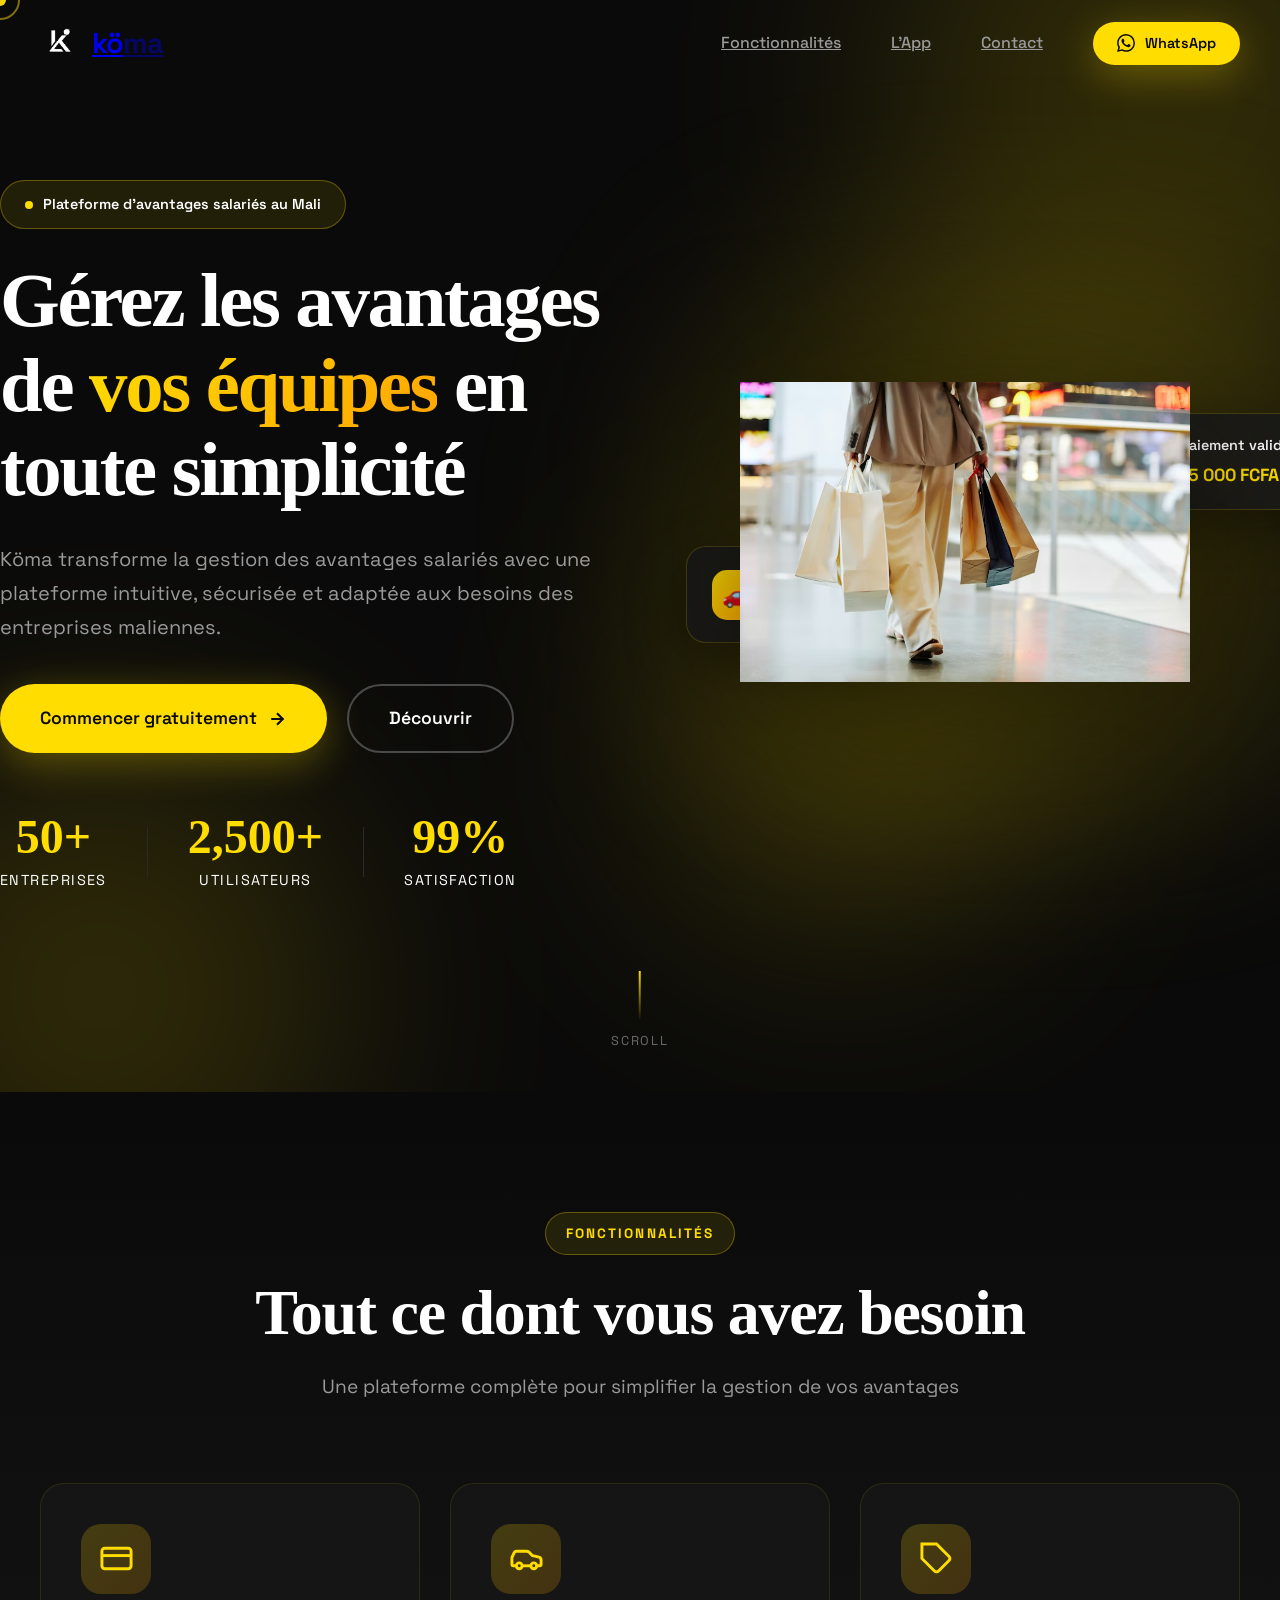
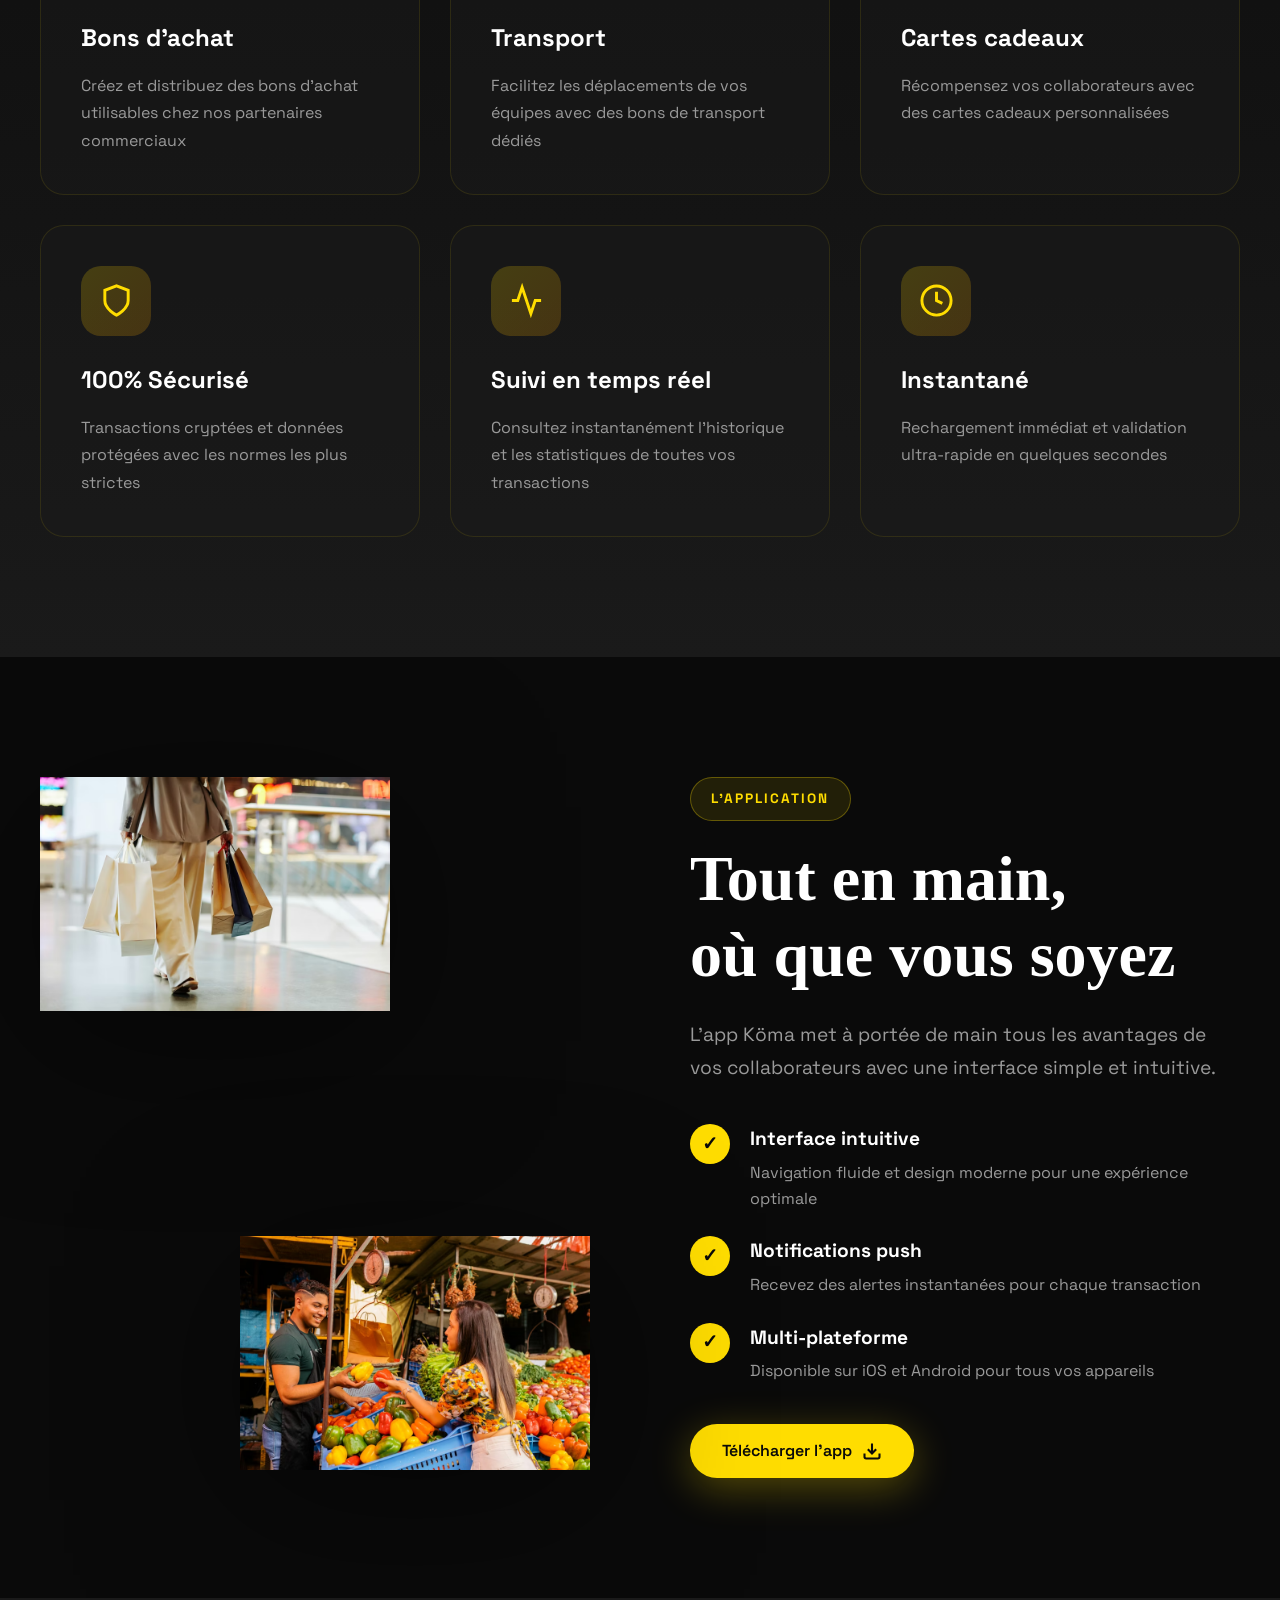
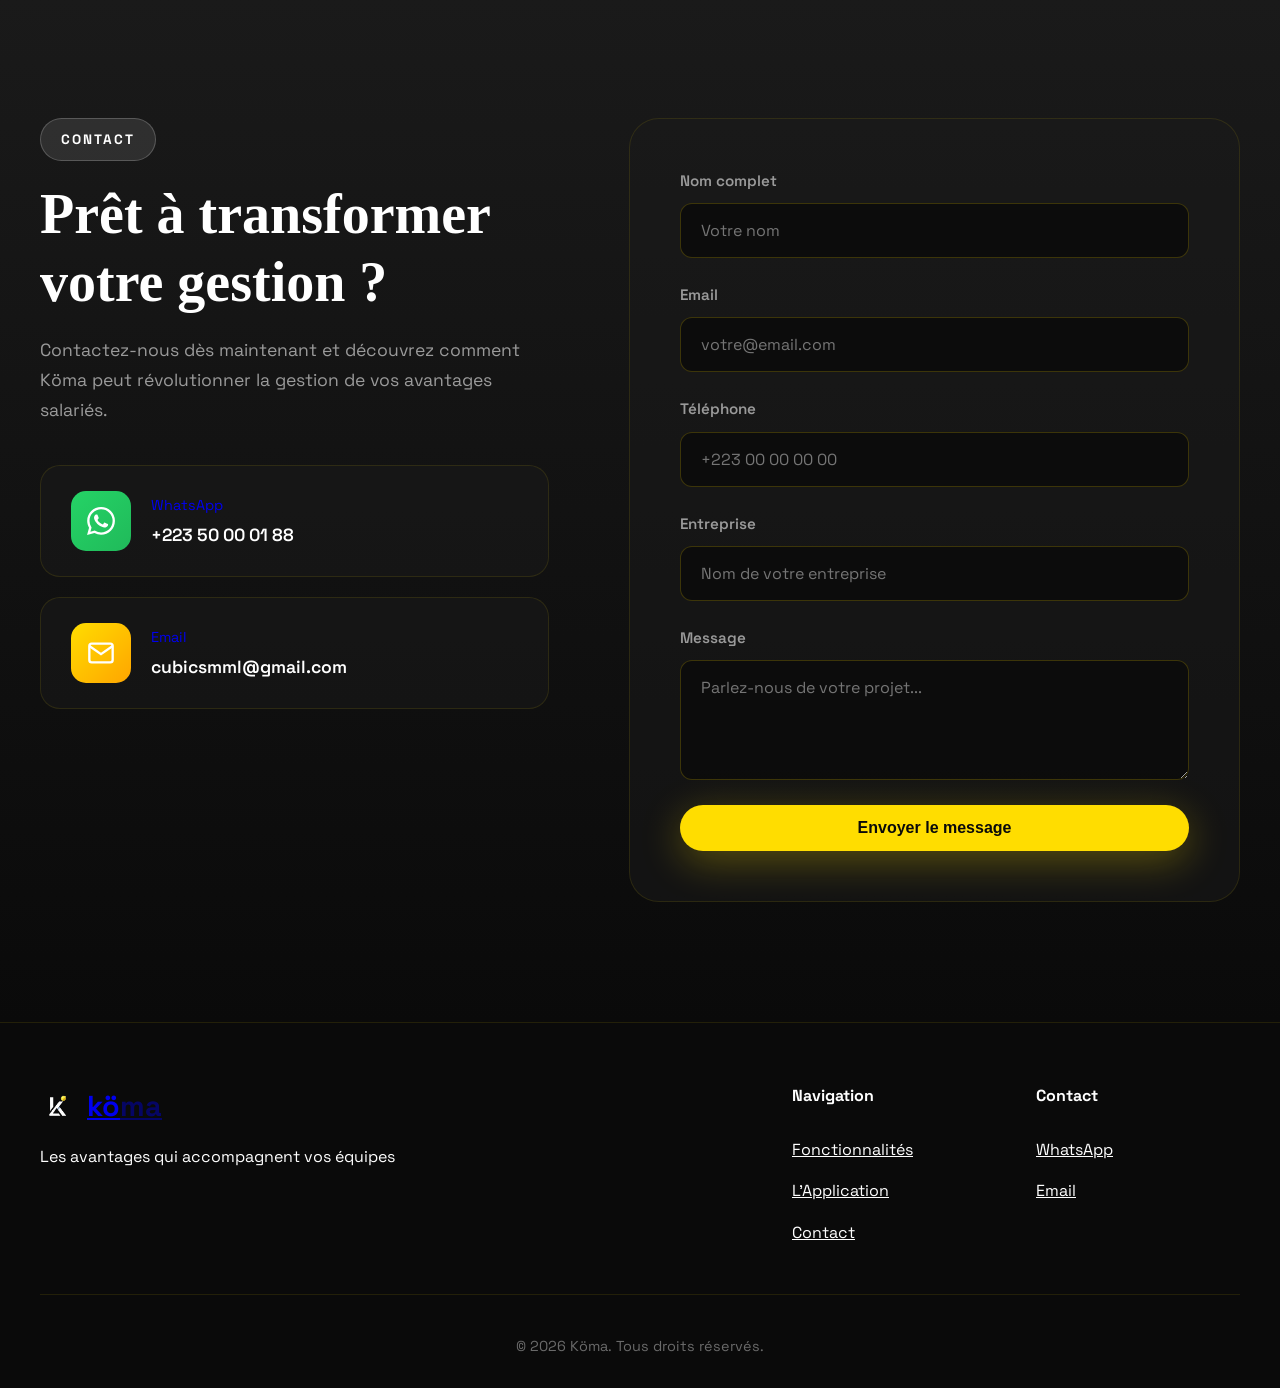
==== commit 9482495c: "feat: Design ultra-moderne avec formulaire de contact - WhatsApp: +223 50 00 01 88 - Email: cubicsmm" ====
--- a/index.html
+++ b/index.html
@@ -9,163 +9,164 @@
   <link rel="icon" type="image/x-icon" href="assets/köma.ico">
   <link rel="preconnect" href="https://fonts.googleapis.com">
   <link rel="preconnect" href="https://fonts.gstatic.com" crossorigin>
-  <link href="https://fonts.googleapis.com/css2?family=Inter:wght@300;400;500;600;700;800;900&family=Playfair+Display:ital,wght@0,600;0,700;1,700&display=swap" rel="stylesheet">
+  <link href="https://fonts.googleapis.com/css2?family=Space+Grotesk:wght@300;400;500;600;700&family=Clash+Display:wght@600;700&display=swap" rel="stylesheet">
   <link rel="stylesheet" href="styles.css">
 </head>
 <body>
 
+  <!-- Cursor personnalisé -->
+  <div class="cursor"></div>
+  <div class="cursor-follower"></div>
+
   <!-- Loader -->
-  <div class="loader">
-    <div class="loader-logo">
-      <img src="assets/black.png" alt="Köma" width="60" height="60">
-      <div class="loader-text">kö<span>ma</span></div>
+  <div class="loader" id="loader">
+    <div class="loader-content">
+      <img src="assets/black.png" alt="Köma" class="loader-logo">
+      <div class="loader-bar">
+        <div class="loader-progress"></div>
+      </div>
     </div>
   </div>
 
   <!-- Navigation -->
-  <nav class="navbar" id="navbar">
-    <div class="container">
-      <div class="nav-content">
-        <a href="#hero" class="logo">
-          <img src="assets/black.png" alt="Köma" width="32" height="32">
-          <span>kö<em>ma</em></span>
+  <nav class="nav" id="nav">
+    <div class="container nav-container">
+      <a href="#hero" class="logo">
+        <img src="assets/black.png" alt="Köma">
+        <span>kö<em>ma</em></span>
+      </a>
+      
+      <div class="nav-menu" id="navMenu">
+        <a href="#features" class="nav-link">Fonctionnalités</a>
+        <a href="#app" class="nav-link">L'App</a>
+        <a href="#contact" class="nav-link">Contact</a>
+        <a href="https://wa.me/22350000188" class="btn btn-primary btn-sm" target="_blank">
+          <svg width="18" height="18" viewBox="0 0 24 24" fill="currentColor">
+            <path d="M17.472 14.382c-.297-.149-1.758-.867-2.03-.967-.273-.099-.471-.148-.67.15-.197.297-.767.966-.94 1.164-.173.199-.347.223-.644.075-.297-.15-1.255-.463-2.39-1.475-.883-.788-1.48-1.761-1.653-2.059-.173-.297-.018-.458.13-.606.134-.133.298-.347.446-.52.149-.174.198-.298.298-.497.099-.198.05-.371-.025-.52-.075-.149-.669-1.612-.916-2.207-.242-.579-.487-.5-.669-.51-.173-.008-.371-.01-.57-.01-.198 0-.52.074-.792.372-.272.297-1.04 1.016-1.04 2.479 0 1.462 1.065 2.875 1.213 3.074.149.198 2.096 3.2 5.077 4.487.709.306 1.262.489 1.694.625.712.227 1.36.195 1.871.118.571-.085 1.758-.719 2.006-1.413.248-.694.248-1.289.173-1.413-.074-.124-.272-.198-.57-.347m-5.421 7.403h-.004a9.87 9.87 0 01-5.031-1.378l-.361-.214-3.741.982.998-3.648-.235-.374a9.86 9.86 0 01-1.51-5.26c.001-5.45 4.436-9.884 9.888-9.884 2.64 0 5.122 1.03 6.988 2.898a9.825 9.825 0 012.893 6.994c-.003 5.45-4.437 9.884-9.885 9.884m8.413-18.297A11.815 11.815 0 0012.05 0C5.495 0 .16 5.335.157 11.892c0 2.096.547 4.142 1.588 5.945L.057 24l6.305-1.654a11.882 11.882 0 005.683 1.448h.005c6.554 0 11.890-5.335 11.893-11.893a11.821 11.821 0 00-3.48-8.413Z"/>
+          </svg>
+          WhatsApp
         </a>
-        
-        <div class="nav-links" id="navLinks">
-          <a href="#features" class="nav-link">Fonctionnalités</a>
-          <a href="#benefits" class="nav-link">Avantages</a>
-          <a href="#how-it-works" class="nav-link">Comment ça marche</a>
-          <a href="#contact" class="nav-link">Contact</a>
-          <a href="#contact" class="btn btn-primary">Commencer</a>
-        </div>
-
-        <button class="hamburger" id="hamburger" aria-label="Menu">
-          <span></span>
-          <span></span>
-          <span></span>
-        </button>
-      </div>
+      </div>
+
+      <button class="hamburger" id="hamburger">
+        <span></span>
+        <span></span>
+        <span></span>
+      </button>
     </div>
   </nav>
 
-  <!-- Hero Section -->
+  <!-- Hero -->
   <section class="hero" id="hero">
     <div class="hero-bg">
-      <div class="hero-grid"></div>
-      <div class="hero-gradient"></div>
-    </div>
-    
-    <div class="container">
+      <div class="gradient-orb orb-1"></div>
+      <div class="gradient-orb orb-2"></div>
+      <div class="gradient-orb orb-3"></div>
+    </div>
+
+    <div class="container hero-container">
       <div class="hero-content">
-        <div class="hero-text">
-          <div class="badge" data-aos="fade-up">
-            <span class="badge-dot"></span>
-            Plateforme d'avantages salariés
-          </div>
+        <div class="hero-badge">
+          <span class="pulse-dot"></span>
+          Plateforme d'avantages salariés au Mali
+        </div>
+        
+        <h1 class="hero-title">
+          Gérez les avantages de 
+          <span class="gradient-text">vos équipes</span>
+          en toute simplicité
+        </h1>
+        
+        <p class="hero-desc">
+          Köma transforme la gestion des avantages salariés avec une plateforme 
+          intuitive, sécurisée et adaptée aux besoins des entreprises maliennes.
+        </p>
+
+        <div class="hero-cta">
+          <a href="#contact" class="btn btn-primary btn-lg">
+            Commencer gratuitement
+            <svg width="20" height="20" viewBox="0 0 24 24" fill="none" stroke="currentColor" stroke-width="2.5">
+              <path d="M5 12h14M12 5l7 7-7 7"/>
+            </svg>
+          </a>
+          <a href="#features" class="btn btn-outline btn-lg">
+            Découvrir
+          </a>
+        </div>
+
+        <div class="hero-stats">
+          <div class="stat-item">
+            <div class="stat-value"><span class="counter" data-target="50">0</span>+</div>
+            <div class="stat-label">Entreprises</div>
+          </div>
+          <div class="stat-divider"></div>
+          <div class="stat-item">
+            <div class="stat-value"><span class="counter" data-target="2500">0</span>+</div>
+            <div class="stat-label">Utilisateurs</div>
+          </div>
+          <div class="stat-divider"></div>
+          <div class="stat-item">
+            <div class="stat-value"><span class="counter" data-target="99">0</span>%</div>
+            <div class="stat-label">Satisfaction</div>
+          </div>
+        </div>
+      </div>
+
+      <div class="hero-visual">
+        <div class="phone-wrapper">
+          <div class="phone-glow"></div>
+          <img src="assets/client.png" alt="App Köma" class="phone-img">
           
-          <h1 data-aos="fade-up" data-aos-delay="100">
-            Les avantages qui 
-            <span class="highlight">prennent soin</span> 
-            de vos équipes
-          </h1>
-          
-          <p class="hero-description" data-aos="fade-up" data-aos-delay="200">
-            Köma permet aux entreprises d'attribuer et de gérer les avantages de leur personnel 
-            depuis une seule application sécurisée et intuitive.
-          </p>
-          
-          <div class="hero-actions" data-aos="fade-up" data-aos-delay="300">
-            <a href="#contact" class="btn btn-primary btn-lg">
-              <svg width="20" height="20" viewBox="0 0 24 24" fill="none" stroke="currentColor" stroke-width="2">
-                <path d="M22 16.92v3a2 2 0 01-2.18 2 19.79 19.79 0 01-8.63-3.07 19.5 19.5 0 01-6-6 19.79 19.79 0 01-3.07-8.67A2 2 0 014.11 2h3a2 2 0 012 1.72 12.84 12.84 0 00.7 2.81 2 2 0 01-.45 2.11L8.09 9.91a16 16 0 006 6l1.27-1.27a2 2 0 012.11-.45 12.84 12.84 0 002.81.7A2 2 0 0122 16.92z"></path>
-              </svg>
-              Nous contacter
-            </a>
-            <a href="#how-it-works" class="btn btn-outline btn-lg">
-              Comment ça marche
-              <svg width="20" height="20" viewBox="0 0 24 24" fill="none" stroke="currentColor" stroke-width="2">
-                <path d="M5 12h14M12 5l7 7-7 7"/>
-              </svg>
-            </a>
-          </div>
-          
-          <div class="hero-stats" data-aos="fade-up" data-aos-delay="400">
-            <div class="stat">
-              <div class="stat-number">
-                <span class="counter" data-target="500">0</span>+
-              </div>
-              <div class="stat-label">Entreprises</div>
-            </div>
-            <div class="stat">
-              <div class="stat-number">
-                <span class="counter" data-target="12000">0</span>+
-              </div>
-              <div class="stat-label">Collaborateurs</div>
-            </div>
-            <div class="stat">
-              <div class="stat-number">
-                <span class="counter" data-target="98">0</span>%
-              </div>
-              <div class="stat-label">Satisfaction</div>
-            </div>
-          </div>
-        </div>
-        
-        <div class="hero-visual" data-aos="fade-left" data-aos-delay="200">
-          <div class="phone-mockup">
-            <div class="phone-glow"></div>
-            <img src="assets/client.png" alt="Application Köma" class="phone-img">
-            
-            <div class="floating-card card-1">
-              <div class="card-icon">💳</div>
-              <div class="card-content">
-                <div class="card-title">Bon d'achat</div>
-                <div class="card-subtitle">Créé avec succès</div>
-              </div>
-            </div>
-            
-            <div class="floating-card card-2">
-              <div class="card-icon">✓</div>
-              <div class="card-content">
-                <div class="card-title">Paiement validé</div>
-                <div class="card-subtitle">25 000 FCFA</div>
-              </div>
-            </div>
-          </div>
-        </div>
-      </div>
-    </div>
-    
-    <div class="scroll-indicator">
+          <div class="float-card card-1">
+            <div class="card-icon">💳</div>
+            <div class="card-text">
+              <div class="card-title">Paiement validé</div>
+              <div class="card-amount">15 000 FCFA</div>
+            </div>
+            <div class="card-check">✓</div>
+          </div>
+
+          <div class="float-card card-2">
+            <div class="card-icon">🚗</div>
+            <div class="card-text">
+              <div class="card-title">Bon transport</div>
+              <div class="card-amount">+3 courses</div>
+            </div>
+          </div>
+        </div>
+      </div>
+    </div>
+
+    <div class="scroll-hint">
       <div class="scroll-line"></div>
-      <span>Défiler</span>
+      <span>Scroll</span>
     </div>
   </section>
 
-  <!-- Features Section -->
+  <!-- Features -->
   <section class="features" id="features">
     <div class="container">
-      <div class="section-header" data-aos="fade-up">
-        <span class="section-label">Fonctionnalités</span>
-        <h2>Une plateforme complète pour tous vos besoins</h2>
-        <p>Gérez facilement tous les avantages de vos collaborateurs depuis une interface unique</p>
-      </div>
-      
+      <div class="section-header">
+        <div class="section-label">Fonctionnalités</div>
+        <h2>Tout ce dont vous avez besoin</h2>
+        <p>Une plateforme complète pour simplifier la gestion de vos avantages</p>
+      </div>
+
       <div class="features-grid">
-        <div class="feature-card" data-aos="fade-up" data-aos-delay="0">
-          <div class="feature-icon">
-            <svg width="32" height="32" viewBox="0 0 24 24" fill="none" stroke="currentColor" stroke-width="2">
+        <div class="feature-card">
+          <div class="feature-icon">
+            <svg viewBox="0 0 24 24" fill="none" stroke="currentColor" stroke-width="2">
               <rect x="2" y="5" width="20" height="14" rx="2"/>
-              <line x1="2" y1="10" x2="22" y2="10"/>
+              <path d="M2 10h20"/>
             </svg>
           </div>
           <h3>Bons d'achat</h3>
-          <p>Offrez à vos équipes des bons d'achat utilisables dans un large réseau de commerces partenaires</p>
-        </div>
-        
-        <div class="feature-card" data-aos="fade-up" data-aos-delay="100">
-          <div class="feature-icon">
-            <svg width="32" height="32" viewBox="0 0 24 24" fill="none" stroke="currentColor" stroke-width="2">
+          <p>Créez et distribuez des bons d'achat utilisables chez nos partenaires commerciaux</p>
+        </div>
+
+        <div class="feature-card">
+          <div class="feature-icon">
+            <svg viewBox="0 0 24 24" fill="none" stroke="currentColor" stroke-width="2">
               <path d="M19 17h2c.6 0 1-.4 1-1v-3c0-.9-.7-1.7-1.5-1.9C18.7 10.6 16 10 16 10s-1.3-1.4-2.2-2.3c-.5-.4-1.1-.7-1.8-.7H5c-.6 0-1.1.4-1.4.9l-1.4 2.9A3.7 3.7 0 0 0 2 12v4c0 .6.4 1 1 1h2"/>
               <circle cx="7" cy="17" r="2"/>
               <path d="M9 17h6"/>
@@ -173,216 +174,185 @@
             </svg>
           </div>
           <h3>Transport</h3>
-          <p>Simplifiez les déplacements de vos collaborateurs avec des bons de transport dédiés</p>
-        </div>
-        
-        <div class="feature-card" data-aos="fade-up" data-aos-delay="200">
-          <div class="feature-icon">
-            <svg width="32" height="32" viewBox="0 0 24 24" fill="none" stroke="currentColor" stroke-width="2">
-              <path d="M14 2H6a2 2 0 00-2 2v16a2 2 0 002 2h12a2 2 0 002-2V8z"/>
-              <polyline points="14 2 14 8 20 8"/>
-              <line x1="9" y1="15" x2="15" y2="15"/>
+          <p>Facilitez les déplacements de vos équipes avec des bons de transport dédiés</p>
+        </div>
+
+        <div class="feature-card">
+          <div class="feature-icon">
+            <svg viewBox="0 0 24 24" fill="none" stroke="currentColor" stroke-width="2">
+              <path d="M20.59 13.41l-7.17 7.17a2 2 0 01-2.83 0L2 12V2h10l8.59 8.59a2 2 0 010 2.82z"/>
+              <line x1="7" y1="7" x2="7.01" y2="7"/>
             </svg>
           </div>
           <h3>Cartes cadeaux</h3>
-          <p>Créez et distribuez des cartes cadeaux personnalisées pour récompenser vos équipes</p>
-        </div>
-        
-        <div class="feature-card" data-aos="fade-up" data-aos-delay="0">
-          <div class="feature-icon">
-            <svg width="32" height="32" viewBox="0 0 24 24" fill="none" stroke="currentColor" stroke-width="2">
+          <p>Récompensez vos collaborateurs avec des cartes cadeaux personnalisées</p>
+        </div>
+
+        <div class="feature-card">
+          <div class="feature-icon">
+            <svg viewBox="0 0 24 24" fill="none" stroke="currentColor" stroke-width="2">
               <path d="M12 22s8-4 8-10V5l-8-3-8 3v7c0 6 8 10 8 10z"/>
             </svg>
           </div>
-          <h3>Sécurisé</h3>
-          <p>Transactions cryptées et données protégées pour une utilisation en toute sérénité</p>
-        </div>
-        
-        <div class="feature-card" data-aos="fade-up" data-aos-delay="100">
-          <div class="feature-icon">
-            <svg width="32" height="32" viewBox="0 0 24 24" fill="none" stroke="currentColor" stroke-width="2">
+          <h3>100% Sécurisé</h3>
+          <p>Transactions cryptées et données protégées avec les normes les plus strictes</p>
+        </div>
+
+        <div class="feature-card">
+          <div class="feature-icon">
+            <svg viewBox="0 0 24 24" fill="none" stroke="currentColor" stroke-width="2">
               <polyline points="22 12 18 12 15 21 9 3 6 12 2 12"/>
             </svg>
           </div>
           <h3>Suivi en temps réel</h3>
-          <p>Consultez l'historique et les statistiques de toutes les transactions instantanément</p>
-        </div>
-        
-        <div class="feature-card" data-aos="fade-up" data-aos-delay="200">
-          <div class="feature-icon">
-            <svg width="32" height="32" viewBox="0 0 24 24" fill="none" stroke="currentColor" stroke-width="2">
-              <path d="M12 2a10 10 0 1010 10A10 10 0 0012 2z"/>
-              <polyline points="12 6 12 12 16 14"/>
-            </svg>
-          </div>
-          <h3>Instantané</h3>
-          <p>Rechargement immédiat des comptes et validation des transactions en quelques secondes</p>
-        </div>
-      </div>
-    </div>
-  </section>
-
-  <!-- Benefits Section -->
-  <section class="benefits" id="benefits">
-    <div class="container">
-      <div class="benefits-content">
-        <div class="benefits-text" data-aos="fade-right">
-          <span class="section-label">Pour qui ?</span>
-          <h2>Des avantages pour tous les profils</h2>
-          <p class="lead">Köma s'adapte aux besoins de chaque utilisateur de votre entreprise</p>
-          
-          <div class="benefits-list">
-            <div class="benefit-item">
-              <div class="benefit-icon">✓</div>
-              <div>
-                <h4>Pour les collaborateurs</h4>
-                <p>Accès rapide à leurs avantages et liberté de choix dans leur utilisation</p>
-              </div>
-            </div>
-            
-            <div class="benefit-item">
-              <div class="benefit-icon">✓</div>
-              <div>
-                <h4>Pour les RH</h4>
-                <p>Gestion simplifiée, reporting automatique et gain de temps administratif</p>
-              </div>
-            </div>
-            
-            <div class="benefit-item">
-              <div class="benefit-icon">✓</div>
-              <div>
-                <h4>Pour la direction</h4>
-                <p>Vision claire des dépenses et optimisation de la politique d'avantages</p>
-              </div>
-            </div>
-          </div>
-        </div>
-        
-        <div class="benefits-cards" data-aos="fade-left">
-          <div class="benefit-card">
-            <img src="assets/client.png" alt="Collaborateurs">
-            <div class="benefit-card-content">
-              <span class="benefit-card-tag">Collaborateurs</span>
-              <h3>Liberté de choix</h3>
-              <p>Utilisez vos avantages selon vos besoins réels</p>
-            </div>
-          </div>
-          
-          <div class="benefit-card">
-            <img src="assets/chauffeur.png" alt="Transport">
-            <div class="benefit-card-content">
-              <span class="benefit-card-tag">Mobilité</span>
-              <h3>Déplacements facilités</h3>
-              <p>Des solutions de transport adaptées à votre quotidien</p>
-            </div>
-          </div>
-          
-          <div class="benefit-card">
-            <img src="assets/vendeur.png" alt="Commerce">
-            <div class="benefit-card-content">
-              <span class="benefit-card-tag">Shopping</span>
-              <h3>Large réseau</h3>
-              <p>Utilisable chez de nombreux partenaires commerciaux</p>
-            </div>
-          </div>
-        </div>
-      </div>
-    </div>
-  </section>
-
-  <!-- How it Works -->
-  <section class="how-it-works" id="how-it-works">
-    <div class="container">
-      <div class="section-header" data-aos="fade-up">
-        <span class="section-label">Simplicité</span>
-        <h2>Comment ça marche ?</h2>
-        <p>Un processus simple en 3 étapes pour commencer à utiliser Köma</p>
-      </div>
-      
-      <div class="steps">
-        <div class="step" data-aos="fade-up" data-aos-delay="0">
-          <div class="step-number">01</div>
-          <div class="step-icon">
-            <svg width="40" height="40" viewBox="0 0 24 24" fill="none" stroke="currentColor" stroke-width="2">
-              <path d="M16 21v-2a4 4 0 00-4-4H5a4 4 0 00-4 4v2"/>
-              <circle cx="8.5" cy="7" r="4"/>
-              <polyline points="17 11 19 13 23 9"/>
-            </svg>
-          </div>
-          <h3>Inscription</h3>
-          <p>Créez votre compte entreprise en quelques minutes et configurez votre politique d'avantages</p>
-        </div>
-        
-        <div class="step-arrow" data-aos="fade" data-aos-delay="100">
-          <svg width="60" height="24" viewBox="0 0 60 24" fill="none">
-            <path d="M2 12h56M46 4l12 8-12 8" stroke="currentColor" stroke-width="2" stroke-linecap="round" stroke-linejoin="round"/>
-          </svg>
-        </div>
-        
-        <div class="step" data-aos="fade-up" data-aos-delay="200">
-          <div class="step-number">02</div>
-          <div class="step-icon">
-            <svg width="40" height="40" viewBox="0 0 24 24" fill="none" stroke="currentColor" stroke-width="2">
+          <p>Consultez instantanément l'historique et les statistiques de toutes vos transactions</p>
+        </div>
+
+        <div class="feature-card">
+          <div class="feature-icon">
+            <svg viewBox="0 0 24 24" fill="none" stroke="currentColor" stroke-width="2">
               <circle cx="12" cy="12" r="10"/>
               <polyline points="12 6 12 12 16 14"/>
             </svg>
           </div>
-          <h3>Attribution</h3>
-          <p>Créditez les comptes de vos collaborateurs selon les montants et périodicité définis</p>
-        </div>
-        
-        <div class="step-arrow" data-aos="fade" data-aos-delay="300">
-          <svg width="60" height="24" viewBox="0 0 60 24" fill="none">
-            <path d="M2 12h56M46 4l12 8-12 8" stroke="currentColor" stroke-width="2" stroke-linecap="round" stroke-linejoin="round"/>
-          </svg>
-        </div>
-        
-        <div class="step" data-aos="fade-up" data-aos-delay="400">
-          <div class="step-number">03</div>
-          <div class="step-icon">
-            <svg width="40" height="40" viewBox="0 0 24 24" fill="none" stroke="currentColor" stroke-width="2">
-              <path d="M20 12V8H6a2 2 0 01-2-2V4c0-1.1.9-2 2-2h12v4"/>
-              <path d="M4 6v12c0 1.1.9 2 2 2h14v-4"/>
-              <path d="M18 12a2 2 0 100 4h4v-4h-4z"/>
-            </svg>
-          </div>
-          <h3>Utilisation</h3>
-          <p>Vos équipes utilisent leurs avantages librement via l'application mobile intuitive</p>
+          <h3>Instantané</h3>
+          <p>Rechargement immédiat et validation ultra-rapide en quelques secondes</p>
         </div>
       </div>
     </div>
   </section>
 
-  <!-- Contact CTA -->
-  <section class="contact-cta" id="contact">
+  <!-- App Showcase -->
+  <section class="app-showcase" id="app">
     <div class="container">
-      <div class="cta-box" data-aos="zoom-in">
-        <div class="cta-content">
-          <span class="section-label light">Prêt à commencer ?</span>
-          <h2>Transformez la gestion de vos avantages salariés</h2>
-          <p>Contactez-nous dès maintenant pour découvrir comment Köma peut révolutionner votre politique d'avantages</p>
-          
-          <div class="contact-options">
-            <a href="https://wa.me/22399314045" target="_blank" rel="noopener" class="contact-btn whatsapp">
-              <svg width="24" height="24" viewBox="0 0 24 24" fill="currentColor">
-                <path d="M17.472 14.382c-.297-.149-1.758-.867-2.03-.967-.273-.099-.471-.148-.67.15-.197.297-.767.966-.94 1.164-.173.199-.347.223-.644.075-.297-.15-1.255-.463-2.39-1.475-.883-.788-1.48-1.761-1.653-2.059-.173-.297-.018-.458.13-.606.134-.133.298-.347.446-.52.149-.174.198-.298.298-.497.099-.198.05-.371-.025-.52-.075-.149-.669-1.612-.916-2.207-.242-.579-.487-.5-.669-.51-.173-.008-.371-.01-.57-.01-.198 0-.52.074-.792.372-.272.297-1.04 1.016-1.04 2.479 0 1.462 1.065 2.875 1.213 3.074.149.198 2.096 3.2 5.077 4.487.709.306 1.262.489 1.694.625.712.227 1.36.195 1.871.118.571-.085 1.758-.719 2.006-1.413.248-.694.248-1.289.173-1.413-.074-.124-.272-.198-.57-.347m-5.421 7.403h-.004a9.87 9.87 0 01-5.031-1.378l-.361-.214-3.741.982.998-3.648-.235-.374a9.86 9.86 0 01-1.51-5.26c.001-5.45 4.436-9.884 9.888-9.884 2.64 0 5.122 1.03 6.988 2.898a9.825 9.825 0 012.893 6.994c-.003 5.45-4.437 9.884-9.885 9.884m8.413-18.297A11.815 11.815 0 0012.05 0C5.495 0 .16 5.335.157 11.892c0 2.096.547 4.142 1.588 5.945L.057 24l6.305-1.654a11.882 11.882 0 005.683 1.448h.005c6.554 0 11.890-5.335 11.893-11.893a11.821 11.821 0 00-3.48-8.413Z"/>
-              </svg>
-              WhatsApp
-              <span>+223 99 31 40 45</span>
+      <div class="app-content">
+        <div class="app-images">
+          <div class="app-mockup mockup-1">
+            <img src="assets/client.png" alt="Interface Köma">
+          </div>
+          <div class="app-mockup mockup-2">
+            <img src="assets/vendeur.png" alt="Interface Vendeur">
+          </div>
+        </div>
+
+        <div class="app-info">
+          <div class="section-label">L'Application</div>
+          <h2>Tout en main,<br>où que vous soyez</h2>
+          <p class="lead">L'app Köma met à portée de main tous les avantages de vos collaborateurs avec une interface simple et intuitive.</p>
+
+          <div class="app-features">
+            <div class="app-feature">
+              <div class="app-feature-icon">✓</div>
+              <div>
+                <h4>Interface intuitive</h4>
+                <p>Navigation fluide et design moderne pour une expérience optimale</p>
+              </div>
+            </div>
+
+            <div class="app-feature">
+              <div class="app-feature-icon">✓</div>
+              <div>
+                <h4>Notifications push</h4>
+                <p>Recevez des alertes instantanées pour chaque transaction</p>
+              </div>
+            </div>
+
+            <div class="app-feature">
+              <div class="app-feature-icon">✓</div>
+              <div>
+                <h4>Multi-plateforme</h4>
+                <p>Disponible sur iOS et Android pour tous vos appareils</p>
+              </div>
+            </div>
+          </div>
+
+          <a href="#contact" class="btn btn-primary">
+            Télécharger l'app
+            <svg width="20" height="20" viewBox="0 0 24 24" fill="none" stroke="currentColor" stroke-width="2.5">
+              <path d="M21 15v4a2 2 0 01-2 2H5a2 2 0 01-2-2v-4M7 10l5 5 5-5M12 15V3"/>
+            </svg>
+          </a>
+        </div>
+      </div>
+    </div>
+  </section>
+
+  <!-- Contact -->
+  <section class="contact" id="contact">
+    <div class="container">
+      <div class="contact-wrapper">
+        <div class="contact-info">
+          <div class="section-label light">Contact</div>
+          <h2>Prêt à transformer votre gestion ?</h2>
+          <p>Contactez-nous dès maintenant et découvrez comment Köma peut révolutionner la gestion de vos avantages salariés.</p>
+
+          <div class="contact-methods">
+            <a href="https://wa.me/22350000188" class="contact-method" target="_blank">
+              <div class="method-icon whatsapp">
+                <svg viewBox="0 0 24 24" fill="currentColor">
+                  <path d="M17.472 14.382c-.297-.149-1.758-.867-2.03-.967-.273-.099-.471-.148-.67.15-.197.297-.767.966-.94 1.164-.173.199-.347.223-.644.075-.297-.15-1.255-.463-2.39-1.475-.883-.788-1.48-1.761-1.653-2.059-.173-.297-.018-.458.13-.606.134-.133.298-.347.446-.52.149-.174.198-.298.298-.497.099-.198.05-.371-.025-.52-.075-.149-.669-1.612-.916-2.207-.242-.579-.487-.5-.669-.51-.173-.008-.371-.01-.57-.01-.198 0-.52.074-.792.372-.272.297-1.04 1.016-1.04 2.479 0 1.462 1.065 2.875 1.213 3.074.149.198 2.096 3.2 5.077 4.487.709.306 1.262.489 1.694.625.712.227 1.36.195 1.871.118.571-.085 1.758-.719 2.006-1.413.248-.694.248-1.289.173-1.413-.074-.124-.272-.198-.57-.347m-5.421 7.403h-.004a9.87 9.87 0 01-5.031-1.378l-.361-.214-3.741.982.998-3.648-.235-.374a9.86 9.86 0 01-1.51-5.26c.001-5.45 4.436-9.884 9.888-9.884 2.64 0 5.122 1.03 6.988 2.898a9.825 9.825 0 012.893 6.994c-.003 5.45-4.437 9.884-9.885 9.884m8.413-18.297A11.815 11.815 0 0012.05 0C5.495 0 .16 5.335.157 11.892c0 2.096.547 4.142 1.588 5.945L.057 24l6.305-1.654a11.882 11.882 0 005.683 1.448h.005c6.554 0 11.890-5.335 11.893-11.893a11.821 11.821 0 00-3.48-8.413Z"/>
+                </svg>
+              </div>
+              <div>
+                <div class="method-label">WhatsApp</div>
+                <div class="method-value">+223 50 00 01 88</div>
+              </div>
             </a>
-            
-            <a href="mailto:cubicsmml@gmail.com" class="contact-btn email">
-              <svg width="24" height="24" viewBox="0 0 24 24" fill="none" stroke="currentColor" stroke-width="2">
-                <path d="M4 4h16c1.1 0 2 .9 2 2v12c0 1.1-.9 2-2 2H4c-1.1 0-2-.9-2-2V6c0-1.1.9-2 2-2z"/>
-                <polyline points="22,6 12,13 2,6"/>
-              </svg>
-              Email
-              <span>cubicsmml@gmail.com</span>
+
+            <a href="mailto:cubicsmml@gmail.com" class="contact-method">
+              <div class="method-icon email">
+                <svg viewBox="0 0 24 24" fill="none" stroke="currentColor" stroke-width="2">
+                  <path d="M4 4h16c1.1 0 2 .9 2 2v12c0 1.1-.9 2-2 2H4c-1.1 0-2-.9-2-2V6c0-1.1.9-2 2-2z"/>
+                  <polyline points="22,6 12,13 2,6"/>
+                </svg>
+              </div>
+              <div>
+                <div class="method-label">Email</div>
+                <div class="method-value">cubicsmml@gmail.com</div>
+              </div>
             </a>
           </div>
         </div>
-        
-        <div class="cta-decoration"></div>
+
+        <div class="contact-form-wrapper">
+          <form class="contact-form" id="contactForm">
+            <div class="form-group">
+              <label>Nom complet</label>
+              <input type="text" name="name" required placeholder="Votre nom">
+            </div>
+
+            <div class="form-group">
+              <label>Email</label>
+              <input type="email" name="email" required placeholder="votre@email.com">
+            </div>
+
+            <div class="form-group">
+              <label>Téléphone</label>
+              <input type="tel" name="phone" required placeholder="+223 00 00 00 00">
+            </div>
+
+            <div class="form-group">
+              <label>Entreprise</label>
+              <input type="text" name="company" placeholder="Nom de votre entreprise">
+            </div>
+
+            <div class="form-group">
+              <label>Message</label>
+              <textarea name="message" rows="4" required placeholder="Parlez-nous de votre projet..."></textarea>
+            </div>
+
+            <button type="submit" class="btn btn-primary btn-full">
+              <span class="btn-text">Envoyer le message</span>
+              <span class="btn-loading" style="display:none;">
+                <svg class="spinner" viewBox="0 0 24 24">
+                  <circle cx="12" cy="12" r="10" fill="none" stroke="currentColor" stroke-width="3"/>
+                </svg>
+              </span>
+            </button>
+
+            <div class="form-status" id="formStatus"></div>
+          </form>
+        </div>
       </div>
     </div>
   </section>
@@ -393,35 +363,34 @@
       <div class="footer-content">
         <div class="footer-brand">
           <a href="#hero" class="footer-logo">
-            <img src="assets/white.png" alt="Köma" width="28" height="28">
+            <img src="assets/white.png" alt="Köma">
             <span>kö<em>ma</em></span>
           </a>
           <p>Les avantages qui accompagnent vos équipes</p>
         </div>
-        
+
         <div class="footer-links">
           <div class="footer-col">
             <h4>Navigation</h4>
             <a href="#features">Fonctionnalités</a>
-            <a href="#benefits">Avantages</a>
-            <a href="#how-it-works">Comment ça marche</a>
-          </div>
-          
+            <a href="#app">L'Application</a>
+            <a href="#contact">Contact</a>
+          </div>
+
           <div class="footer-col">
             <h4>Contact</h4>
-            <a href="https://wa.me/22399314045" target="_blank" rel="noopener">WhatsApp</a>
+            <a href="https://wa.me/22350000188" target="_blank">WhatsApp</a>
             <a href="mailto:cubicsmml@gmail.com">Email</a>
           </div>
         </div>
       </div>
-      
+
       <div class="footer-bottom">
-        <p>© <span id="currentYear"></span> Köma. Tous droits réservés.</p>
+        <p>© <span id="year"></span> Köma. Tous droits réservés.</p>
       </div>
     </div>
   </footer>
 
-  <!-- Scripts -->
   <script src="script.js"></script>
 </body>
 </html>
--- a/styles.css
+++ b/styles.css
@@ -1,29 +1,28 @@
 /* ============================================
-   KÖMA - VITRINE MODERNE
+   KÖMA - VITRINE ULTRA MODERNE
    ============================================ */
 
-/* Variables */
 :root {
   --yellow: #FFDD00;
-  --yellow-light: #FFF4CC;
+  --yellow-light: #FFF9E6;
   --yellow-dark: #E6C700;
   --black: #0A0A0A;
   --gray-900: #1A1A1A;
-  --gray-800: #2D2D2D;
+  --gray-800: #2A2A2A;
   --gray-700: #4A4A4A;
-  --gray-600: #6B6B6B;
-  --gray-400: #9B9B9B;
+  --gray-600: #6A6A6A;
+  --gray-400: #9A9A9A;
   --gray-300: #C4C4C4;
-  --gray-200: #E0E0E0;
+  --gray-200: #E4E4E4;
   --gray-100: #F5F5F5;
   --white: #FFFFFF;
+  --whatsapp: #25D366;
   
-  --ease: cubic-bezier(0.4, 0, 0.2, 1);
-  --ease-back: cubic-bezier(0.68, -0.55, 0.265, 1.55);
-  --ease-spring: cubic-bezier(0.175, 0.885, 0.32, 1.275);
-}
-
-/* Reset & Base */
+  --ease: cubic-bezier(0.23, 1, 0.32, 1);
+  --ease-back: cubic-bezier(0.68, -0.6, 0.32, 1.6);
+}
+
+/* Reset */
 *, *::before, *::after {
   margin: 0;
   padding: 0;
@@ -36,41 +35,62 @@
 }
 
 body {
-  font-family: 'Inter', -apple-system, BlinkMacSystemFont, 'Segoe UI', sans-serif;
-  color: var(--gray-900);
-  background: var(--white);
+  font-family: 'Space Grotesk', -apple-system, sans-serif;
+  background: var(--black);
+  color: var(--white);
   line-height: 1.6;
   -webkit-font-smoothing: antialiased;
-  -moz-osx-font-smoothing: grayscale;
   overflow-x: hidden;
-}
-
-img {
-  max-width: 100%;
-  display: block;
-}
-
-a {
-  text-decoration: none;
-  color: inherit;
-}
-
-.container {
-  max-width: 1200px;
-  margin: 0 auto;
-  padding: 0 24px;
+  cursor: none;
+}
+
+/* Custom Cursor */
+.cursor {
+  width: 12px;
+  height: 12px;
+  background: var(--yellow);
+  border-radius: 50%;
+  position: fixed;
+  pointer-events: none;
+  z-index: 9999;
+  transform: translate(-50%, -50%);
+  transition: transform 0.15s ease, opacity 0.15s ease;
+  mix-blend-mode: difference;
+}
+
+.cursor-follower {
+  width: 40px;
+  height: 40px;
+  border: 2px solid var(--yellow);
+  border-radius: 50%;
+  position: fixed;
+  pointer-events: none;
+  z-index: 9998;
+  transform: translate(-50%, -50%);
+  transition: transform 0.3s var(--ease), width 0.3s ease, height 0.3s ease;
+  opacity: 0.5;
+  mix-blend-mode: difference;
+}
+
+@media (max-width: 768px) {
+  .cursor, .cursor-follower {
+    display: none;
+  }
+  body {
+    cursor: default;
+  }
 }
 
 /* Loader */
 .loader {
   position: fixed;
   inset: 0;
-  background: var(--yellow);
+  background: var(--black);
   display: flex;
   align-items: center;
   justify-content: center;
-  z-index: 9999;
-  transition: opacity 0.5s var(--ease), visibility 0.5s;
+  z-index: 10000;
+  transition: opacity 0.5s ease, visibility 0.5s;
 }
 
 .loader.hidden {
@@ -78,73 +98,91 @@
   visibility: hidden;
 }
 
+.loader-content {
+  text-align: center;
+}
+
 .loader-logo {
-  display: flex;
-  flex-direction: column;
-  align-items: center;
-  gap: 20px;
+  width: 80px;
+  height: 80px;
+  filter: brightness(0) invert(1);
   animation: pulse 1.5s ease infinite;
 }
 
-.loader-logo img {
-  width: 60px;
-  height: 60px;
-  filter: drop-shadow(0 4px 12px rgba(0,0,0,0.1));
-}
-
-.loader-text {
-  font-size: 2rem;
-  font-weight: 800;
-  letter-spacing: -0.02em;
-  color: var(--black);
-}
-
-.loader-text span {
-  opacity: 0.4;
+.loader-bar {
+  width: 200px;
+  height: 3px;
+  background: var(--gray-800);
+  border-radius: 10px;
+  margin-top: 30px;
+  overflow: hidden;
+}
+
+.loader-progress {
+  height: 100%;
+  background: var(--yellow);
+  border-radius: 10px;
+  animation: loading 2s ease-in-out;
 }
 
 @keyframes pulse {
   0%, 100% { transform: scale(1); }
-  50% { transform: scale(1.05); }
-}
-
-/* Navbar */
-.navbar {
+  50% { transform: scale(1.1); }
+}
+
+@keyframes loading {
+  0% { width: 0; }
+  100% { width: 100%; }
+}
+
+.container {
+  max-width: 1400px;
+  margin: 0 auto;
+  padding: 0 40px;
+}
+
+/* Navigation */
+.nav {
   position: fixed;
   top: 0;
   left: 0;
   right: 0;
   z-index: 1000;
-  background: transparent;
-  transition: all 0.3s var(--ease);
-}
-
-.navbar.scrolled {
-  background: rgba(255, 255, 255, 0.95);
-  backdrop-filter: blur(12px);
-  box-shadow: 0 2px 20px rgba(0,0,0,0.05);
-}
-
-.nav-content {
+  padding: 20px 0;
+  transition: all 0.4s var(--ease);
+}
+
+.nav.scrolled {
+  background: rgba(10, 10, 10, 0.8);
+  backdrop-filter: blur(20px);
+  padding: 15px 0;
+  box-shadow: 0 4px 30px rgba(255, 221, 0, 0.1);
+}
+
+.nav-container {
   display: flex;
   align-items: center;
   justify-content: space-between;
-  height: 80px;
 }
 
 .logo {
   display: flex;
   align-items: center;
-  gap: 8px;
-  font-size: 1.5rem;
-  font-weight: 800;
-  letter-spacing: -0.02em;
-  color: var(--black);
-  transition: transform 0.3s var(--ease);
+  gap: 12px;
+  font-size: 1.8rem;
+  font-weight: 700;
+  letter-spacing: -0.03em;
+  transition: transform 0.3s ease;
 }
 
 .logo:hover {
   transform: scale(1.05);
+}
+
+.logo img {
+  width: 40px;
+  height: 40px;
+  filter: brightness(0) invert(1);
 }
 
 .logo em {
@@ -152,38 +190,33 @@
   opacity: 0.4;
 }
 
-.logo img {
-  width: 32px;
-  height: 32px;
-}
-
-.nav-links {
-  display: flex;
-  align-items: center;
-  gap: 36px;
+.nav-menu {
+  display: flex;
+  align-items: center;
+  gap: 50px;
 }
 
 .nav-link {
-  font-size: 0.95rem;
+  font-size: 1rem;
   font-weight: 500;
-  color: var(--gray-700);
+  color: var(--gray-400);
   position: relative;
-  transition: color 0.3s var(--ease);
+  transition: color 0.3s ease;
 }
 
 .nav-link::after {
   content: '';
   position: absolute;
-  bottom: -4px;
+  bottom: -5px;
   left: 0;
   width: 0;
   height: 2px;
   background: var(--yellow);
-  transition: width 0.3s var(--ease);
+  transition: width 0.3s ease;
 }
 
 .nav-link:hover {
-  color: var(--black);
+  color: var(--white);
 }
 
 .nav-link:hover::after {
@@ -197,14 +230,13 @@
   background: none;
   border: none;
   cursor: pointer;
-  padding: 8px;
 }
 
 .hamburger span {
-  width: 24px;
+  width: 28px;
   height: 2px;
-  background: var(--black);
-  transition: all 0.3s var(--ease);
+  background: var(--white);
+  transition: all 0.3s ease;
 }
 
 .hamburger.active span:nth-child(1) {
@@ -223,53 +255,78 @@
 .btn {
   display: inline-flex;
   align-items: center;
-  gap: 8px;
-  padding: 12px 28px;
-  font-size: 0.95rem;
+  gap: 10px;
+  padding: 14px 32px;
+  font-size: 1rem;
   font-weight: 600;
   border-radius: 50px;
   border: none;
   cursor: pointer;
   transition: all 0.3s var(--ease);
-  white-space: nowrap;
+  text-decoration: none;
+  position: relative;
+  overflow: hidden;
+}
+
+.btn::before {
+  content: '';
+  position: absolute;
+  inset: 0;
+  background: linear-gradient(45deg, transparent, rgba(255,255,255,0.1), transparent);
+  transform: translateX(-100%);
+  transition: transform 0.6s ease;
+}
+
+.btn:hover::before {
+  transform: translateX(100%);
+}
+
+.btn-sm {
+  padding: 10px 24px;
+  font-size: 0.9rem;
 }
 
 .btn-lg {
-  padding: 16px 36px;
-  font-size: 1rem;
+  padding: 18px 40px;
+  font-size: 1.1rem;
+}
+
+.btn-full {
+  width: 100%;
+  justify-content: center;
 }
 
 .btn-primary {
   background: var(--yellow);
   color: var(--black);
-  box-shadow: 0 4px 16px rgba(255, 221, 0, 0.3);
+  box-shadow: 0 10px 40px rgba(255, 221, 0, 0.3);
 }
 
 .btn-primary:hover {
   background: var(--yellow-dark);
-  transform: translateY(-2px);
-  box-shadow: 0 8px 24px rgba(255, 221, 0, 0.4);
+  transform: translateY(-3px);
+  box-shadow: 0 15px 50px rgba(255, 221, 0, 0.5);
 }
 
 .btn-outline {
   background: transparent;
-  color: var(--black);
-  border: 2px solid var(--gray-300);
+  color: var(--white);
+  border: 2px solid var(--gray-700);
 }
 
 .btn-outline:hover {
-  background: var(--gray-100);
-  border-color: var(--gray-400);
-  transform: translateY(-2px);
-}
-
-/* Hero Section */
+  background: var(--gray-900);
+  border-color: var(--yellow);
+  transform: translateY(-3px);
+}
+
+/* Hero */
 .hero {
+  min-height: 100vh;
+  display: flex;
+  align-items: center;
   position: relative;
-  min-height: 100vh;
-  display: flex;
-  align-items: center;
-  padding-top: 80px;
+  padding-top: 100px;
   overflow: hidden;
 }
 
@@ -277,58 +334,78 @@
   position: absolute;
   inset: 0;
   z-index: 0;
-  background: linear-gradient(135deg, var(--yellow) 0%, var(--yellow-light) 100%);
-}
-
-.hero-grid {
+}
+
+.gradient-orb {
   position: absolute;
-  inset: 0;
-  background-image: 
-    linear-gradient(rgba(0,0,0,0.03) 1px, transparent 1px),
-    linear-gradient(90deg, rgba(0,0,0,0.03) 1px, transparent 1px);
-  background-size: 60px 60px;
-  animation: grid-move 20s linear infinite;
-}
-
-@keyframes grid-move {
-  0% { transform: translate(0, 0); }
-  100% { transform: translate(60px, 60px); }
-}
-
-.hero-gradient {
-  position: absolute;
-  inset: 0;
-  background: radial-gradient(circle at 20% 50%, rgba(255,255,255,0.3) 0%, transparent 50%);
-}
-
-.hero-content {
+  border-radius: 50%;
+  filter: blur(120px);
+  opacity: 0.15;
+  animation: float 8s ease-in-out infinite;
+}
+
+.orb-1 {
+  width: 600px;
+  height: 600px;
+  background: var(--yellow);
+  top: -200px;
+  right: -200px;
+  animation-delay: 0s;
+}
+
+.orb-2 {
+  width: 500px;
+  height: 500px;
+  background: var(--yellow);
+  bottom: -150px;
+  left: -150px;
+  animation-delay: 2s;
+}
+
+.orb-3 {
+  width: 400px;
+  height: 400px;
+  background: var(--yellow);
+  top: 50%;
+  left: 50%;
+  transform: translate(-50%, -50%);
+  animation-delay: 4s;
+}
+
+@keyframes float {
+  0%, 100% { transform: translate(0, 0); }
+  33% { transform: translate(50px, -50px); }
+  66% { transform: translate(-50px, 50px); }
+}
+
+.hero-container {
   position: relative;
   z-index: 1;
   display: grid;
-  grid-template-columns: 1fr 1fr;
-  gap: 60px;
-  align-items: center;
-  padding: 60px 0;
-}
-
-.badge {
+  grid-template-columns: 1.1fr 0.9fr;
+  gap: 80px;
+  align-items: center;
+  padding: 80px 0;
+}
+
+.hero-badge {
   display: inline-flex;
   align-items: center;
-  gap: 8px;
-  padding: 10px 18px;
-  background: rgba(0,0,0,0.08);
+  gap: 10px;
+  padding: 12px 24px;
+  background: rgba(255, 221, 0, 0.1);
+  border: 1px solid rgba(255, 221, 0, 0.3);
   border-radius: 50px;
-  font-size: 0.8rem;
+  font-size: 0.9rem;
   font-weight: 600;
-  text-transform: uppercase;
-  letter-spacing: 0.05em;
-  margin-bottom: 24px;
-}
-
-.badge-dot {
+  margin-bottom: 30px;
+  animation: slideUp 0.8s var(--ease) 0.2s both;
+}
+
+.pulse-dot {
   width: 8px;
   height: 8px;
-  background: var(--black);
+  background: var(--yellow);
   border-radius: 50%;
   animation: pulse-dot 2s ease infinite;
 }
@@ -338,106 +415,101 @@
   50% { opacity: 0.5; transform: scale(0.8); }
 }
 
-.hero-text h1 {
-  font-family: 'Playfair Display', Georgia, serif;
-  font-size: clamp(2.5rem, 5vw, 4rem);
+.hero-title {
+  font-family: 'Clash Display', serif;
+  font-size: clamp(3rem, 6vw, 5.5rem);
   font-weight: 700;
   line-height: 1.1;
-  margin-bottom: 24px;
-  letter-spacing: -0.02em;
-}
-
-.highlight {
+  letter-spacing: -0.03em;
+  margin-bottom: 30px;
+  animation: slideUp 0.8s var(--ease) 0.4s both;
+}
+
+.gradient-text {
+  background: linear-gradient(135deg, var(--yellow) 0%, #FFA500 100%);
+  -webkit-background-clip: text;
+  -webkit-text-fill-color: transparent;
+  background-clip: text;
   position: relative;
-  font-style: italic;
   display: inline-block;
 }
 
-.highlight::after {
-  content: '';
-  position: absolute;
-  bottom: 8px;
-  left: 0;
-  right: 0;
-  height: 14px;
-  background: rgba(255,255,255,0.6);
-  z-index: -1;
-  animation: highlight-grow 0.8s var(--ease-back) 0.5s both;
-}
-
-@keyframes highlight-grow {
-  from { width: 0; }
-  to { width: 100%; }
-}
-
-.hero-description {
-  font-size: 1.15rem;
-  color: var(--gray-800);
-  margin-bottom: 36px;
-  max-width: 540px;
+.hero-desc {
+  font-size: 1.25rem;
   line-height: 1.7;
-}
-
-.hero-actions {
-  display: flex;
-  flex-wrap: wrap;
-  gap: 16px;
-  margin-bottom: 48px;
+  color: var(--gray-400);
+  max-width: 600px;
+  margin-bottom: 40px;
+  animation: slideUp 0.8s var(--ease) 0.6s both;
+}
+
+.hero-cta {
+  display: flex;
+  gap: 20px;
+  margin-bottom: 60px;
+  animation: slideUp 0.8s var(--ease) 0.8s both;
 }
 
 .hero-stats {
-  display: grid;
-  grid-template-columns: repeat(3, 1fr);
-  gap: 32px;
-  padding-top: 32px;
-  border-top: 1px solid rgba(0,0,0,0.1);
-}
-
-.stat {
+  display: flex;
+  align-items: center;
+  gap: 40px;
+  animation: slideUp 0.8s var(--ease) 1s both;
+}
+
+.stat-item {
   text-align: center;
 }
 
-.stat-number {
-  font-family: 'Playfair Display', serif;
-  font-size: 2.5rem;
+.stat-value {
+  font-family: 'Clash Display', serif;
+  font-size: 3rem;
   font-weight: 700;
-  color: var(--black);
-  margin-bottom: 4px;
+  color: var(--yellow);
+  line-height: 1;
+  margin-bottom: 8px;
 }
 
 .stat-label {
-  font-size: 0.85rem;
-  font-weight: 600;
-  color: var(--gray-700);
+  font-size: 0.9rem;
+  color: var(--gray-500);
   text-transform: uppercase;
-  letter-spacing: 0.05em;
+  letter-spacing: 0.1em;
+}
+
+.stat-divider {
+  width: 1px;
+  height: 50px;
+  background: var(--gray-800);
+}
+
+@keyframes slideUp {
+  from {
+    opacity: 0;
+    transform: translateY(40px);
+  }
+  to {
+    opacity: 1;
+    transform: translateY(0);
+  }
 }
 
 /* Hero Visual */
 .hero-visual {
   position: relative;
-  display: flex;
-  justify-content: center;
-  align-items: center;
-}
-
-.phone-mockup {
+  animation: slideUp 0.8s var(--ease) 0.6s both;
+}
+
+.phone-wrapper {
   position: relative;
-  width: 100%;
-  max-width: 400px;
   animation: float 6s ease-in-out infinite;
-}
-
-@keyframes float {
-  0%, 100% { transform: translateY(0); }
-  50% { transform: translateY(-20px); }
 }
 
 .phone-glow {
   position: absolute;
-  inset: -40%;
-  background: radial-gradient(circle, rgba(255,221,0,0.4) 0%, transparent 70%);
-  filter: blur(60px);
+  inset: -50%;
+  background: radial-gradient(circle, rgba(255,221,0,0.3) 0%, transparent 70%);
+  filter: blur(80px);
   animation: glow-pulse 4s ease infinite;
 }
 
@@ -447,69 +519,85 @@
 }
 
 .phone-img {
+  width: 100%;
+  max-width: 450px;
+  filter: drop-shadow(0 30px 80px rgba(0,0,0,0.5));
   position: relative;
-  width: 100%;
-  height: auto;
-  filter: drop-shadow(0 20px 60px rgba(0,0,0,0.2));
-}
-
-.floating-card {
+  z-index: 1;
+}
+
+.float-card {
   position: absolute;
   display: flex;
   align-items: center;
-  gap: 12px;
-  padding: 16px 20px;
-  background: var(--white);
-  border-radius: 16px;
-  box-shadow: 0 10px 40px rgba(0,0,0,0.15);
+  gap: 15px;
+  padding: 20px 25px;
+  background: rgba(26, 26, 26, 0.9);
+  backdrop-filter: blur(20px);
+  border: 1px solid rgba(255, 221, 0, 0.2);
+  border-radius: 20px;
+  box-shadow: 0 20px 60px rgba(0,0,0,0.4);
   animation: float-card 5s ease-in-out infinite;
 }
 
 .card-1 {
-  top: 15%;
-  right: -10%;
+  top: 10%;
+  right: -15%;
   animation-delay: 0s;
 }
 
 .card-2 {
-  bottom: 20%;
-  left: -5%;
-  animation-delay: 1s;
+  bottom: 15%;
+  left: -10%;
+  animation-delay: 1.5s;
 }
 
 @keyframes float-card {
   0%, 100% { transform: translateY(0); }
-  50% { transform: translateY(-15px); }
+  50% { transform: translateY(-20px); }
 }
 
 .card-icon {
-  width: 48px;
-  height: 48px;
+  width: 50px;
+  height: 50px;
   display: flex;
   align-items: center;
   justify-content: center;
-  background: var(--yellow-light);
-  border-radius: 12px;
+  background: linear-gradient(135deg, var(--yellow), #FFA500);
+  border-radius: 15px;
   font-size: 1.5rem;
 }
 
-.card-content {
+.card-text {
   flex: 1;
 }
 
 .card-title {
+  font-size: 0.9rem;
+  font-weight: 600;
+  color: var(--white);
+  margin-bottom: 4px;
+}
+
+.card-amount {
+  font-size: 1.1rem;
   font-weight: 700;
-  font-size: 0.9rem;
+  color: var(--yellow);
+}
+
+.card-check {
+  width: 30px;
+  height: 30px;
+  display: flex;
+  align-items: center;
+  justify-content: center;
+  background: var(--yellow);
   color: var(--black);
-  margin-bottom: 2px;
-}
-
-.card-subtitle {
-  font-size: 0.8rem;
-  color: var(--gray-600);
-}
-
-.scroll-indicator {
+  border-radius: 50%;
+  font-weight: 700;
+}
+
+.scroll-hint {
   position: absolute;
   bottom: 40px;
   left: 50%;
@@ -517,14 +605,14 @@
   display: flex;
   flex-direction: column;
   align-items: center;
-  gap: 8px;
+  gap: 10px;
   z-index: 10;
 }
 
 .scroll-line {
   width: 2px;
-  height: 40px;
-  background: linear-gradient(to bottom, var(--black), transparent);
+  height: 50px;
+  background: linear-gradient(to bottom, var(--yellow), transparent);
   animation: scroll-move 2s ease infinite;
 }
 
@@ -535,154 +623,199 @@
   100% { transform: scaleY(0); transform-origin: bottom; }
 }
 
-.scroll-indicator span {
-  font-size: 0.75rem;
-  font-weight: 600;
+.scroll-hint span {
+  font-size: 0.8rem;
+  color: var(--gray-600);
   text-transform: uppercase;
-  letter-spacing: 0.1em;
-  opacity: 0.6;
-}
-
-/* Section Common */
+  letter-spacing: 0.15em;
+}
+
+/* Sections */
 section {
-  padding: 100px 0;
+  padding: 120px 0;
+  position: relative;
 }
 
 .section-header {
   text-align: center;
-  max-width: 700px;
-  margin: 0 auto 60px;
+  max-width: 800px;
+  margin: 0 auto 80px;
 }
 
 .section-label {
   display: inline-block;
-  padding: 8px 16px;
-  background: var(--yellow-light);
-  color: var(--black);
+  padding: 10px 20px;
+  background: rgba(255, 221, 0, 0.1);
+  border: 1px solid rgba(255, 221, 0, 0.3);
   border-radius: 50px;
-  font-size: 0.8rem;
+  font-size: 0.85rem;
   font-weight: 700;
   text-transform: uppercase;
-  letter-spacing: 0.08em;
-  margin-bottom: 16px;
+  letter-spacing: 0.15em;
+  color: var(--yellow);
+  margin-bottom: 20px;
 }
 
 .section-label.light {
-  background: rgba(255,255,255,0.2);
+  background: rgba(255, 255, 255, 0.1);
+  border-color: rgba(255, 255, 255, 0.2);
   color: var(--white);
 }
 
 .section-header h2 {
-  font-family: 'Playfair Display', serif;
-  font-size: clamp(2rem, 4vw, 3rem);
+  font-family: 'Clash Display', serif;
+  font-size: clamp(2.5rem, 5vw, 4rem);
   font-weight: 700;
   line-height: 1.2;
-  margin-bottom: 16px;
   letter-spacing: -0.02em;
+  margin-bottom: 20px;
 }
 
 .section-header p {
-  font-size: 1.1rem;
-  color: var(--gray-600);
+  font-size: 1.2rem;
+  color: var(--gray-400);
   line-height: 1.6;
 }
 
-/* Features Section */
+/* Features */
 .features {
-  background: var(--white);
+  background: linear-gradient(180deg, var(--black) 0%, var(--gray-900) 100%);
 }
 
 .features-grid {
   display: grid;
-  grid-template-columns: repeat(auto-fit, minmax(320px, 1fr));
-  gap: 32px;
+  grid-template-columns: repeat(auto-fit, minmax(350px, 1fr));
+  gap: 30px;
 }
 
 .feature-card {
-  padding: 36px;
-  background: var(--gray-100);
+  padding: 40px;
+  background: rgba(26, 26, 26, 0.5);
+  border: 1px solid rgba(255, 221, 0, 0.1);
+  border-radius: 24px;
+  transition: all 0.4s var(--ease);
+  cursor: pointer;
+}
+
+.feature-card:hover {
+  background: rgba(26, 26, 26, 0.8);
+  border-color: rgba(255, 221, 0, 0.3);
+  transform: translateY(-10px);
+  box-shadow: 0 20px 60px rgba(255, 221, 0, 0.1);
+}
+
+.feature-icon {
+  width: 70px;
+  height: 70px;
+  display: flex;
+  align-items: center;
+  justify-content: center;
+  background: linear-gradient(135deg, rgba(255, 221, 0, 0.2), rgba(255, 165, 0, 0.2));
   border-radius: 20px;
+  margin-bottom: 25px;
   transition: all 0.4s var(--ease);
-  cursor: default;
-}
-
-.feature-card:hover {
-  background: var(--white);
-  box-shadow: 0 12px 40px rgba(0,0,0,0.08);
-  transform: translateY(-8px);
-}
-
-.feature-icon {
-  width: 64px;
-  height: 64px;
-  display: flex;
-  align-items: center;
-  justify-content: center;
-  background: var(--yellow);
-  border-radius: 16px;
-  margin-bottom: 20px;
-  transition: all 0.4s var(--ease);
+}
+
+.feature-icon svg {
+  width: 35px;
+  height: 35px;
+  color: var(--yellow);
 }
 
 .feature-card:hover .feature-icon {
+  background: linear-gradient(135deg, var(--yellow), #FFA500);
   transform: rotate(5deg) scale(1.1);
 }
 
+.feature-card:hover .feature-icon svg {
+  color: var(--black);
+}
+
 .feature-card h3 {
-  font-size: 1.3rem;
+  font-size: 1.5rem;
   font-weight: 700;
-  margin-bottom: 12px;
-  color: var(--black);
+  margin-bottom: 15px;
 }
 
 .feature-card p {
-  color: var(--gray-600);
-  line-height: 1.6;
-}
-
-/* Benefits Section */
-.benefits {
-  background: var(--gray-900);
-  color: var(--white);
-}
-
-.benefits .section-label {
-  background: rgba(255,221,0,0.2);
-  color: var(--yellow);
-}
-
-.benefits-content {
+  color: var(--gray-400);
+  line-height: 1.7;
+}
+
+/* App Showcase */
+.app-showcase {
+  background: var(--black);
+  overflow: hidden;
+}
+
+.app-content {
   display: grid;
   grid-template-columns: 1fr 1fr;
-  gap: 80px;
-  align-items: center;
-}
-
-.benefits-text h2 {
-  color: var(--white);
+  gap: 100px;
+  align-items: center;
+}
+
+.app-images {
+  position: relative;
+  height: 700px;
+}
+
+.app-mockup {
+  position: absolute;
+  transition: transform 0.4s ease;
+}
+
+.app-mockup img {
+  width: 100%;
+  max-width: 350px;
+  filter: drop-shadow(0 30px 80px rgba(0,0,0,0.5));
+}
+
+.mockup-1 {
+  top: 0;
+  left: 0;
+  z-index: 2;
+}
+
+.mockup-2 {
+  bottom: 0;
+  right: 0;
+  z-index: 1;
+}
+
+.app-mockup:hover {
+  transform: scale(1.05) translateY(-10px);
+}
+
+.app-info h2 {
+  font-family: 'Clash Display', serif;
+  font-size: clamp(2.5rem, 5vw, 4rem);
+  line-height: 1.2;
+  margin-bottom: 25px;
 }
 
 .lead {
-  font-size: 1.15rem;
+  font-size: 1.2rem;
   color: var(--gray-400);
-  margin: 20px 0 40px;
   line-height: 1.7;
-}
-
-.benefits-list {
+  margin-bottom: 40px;
+}
+
+.app-features {
   display: flex;
   flex-direction: column;
-  gap: 24px;
-}
-
-.benefit-item {
-  display: flex;
-  gap: 16px;
-}
-
-.benefit-icon {
-  width: 32px;
-  height: 32px;
+  gap: 25px;
+  margin-bottom: 40px;
+}
+
+.app-feature {
+  display: flex;
+  gap: 20px;
+}
+
+.app-feature-icon {
+  width: 40px;
+  height: 40px;
   flex-shrink: 0;
   display: flex;
   align-items: center;
@@ -691,270 +824,215 @@
   color: var(--black);
   border-radius: 50%;
   font-weight: 700;
-}
-
-.benefit-item h4 {
-  font-size: 1.1rem;
-  margin-bottom: 4px;
-  color: var(--white);
-}
-
-.benefit-item p {
+  font-size: 1.2rem;
+}
+
+.app-feature h4 {
+  font-size: 1.2rem;
+  margin-bottom: 5px;
+}
+
+.app-feature p {
   color: var(--gray-400);
   line-height: 1.6;
 }
 
-.benefits-cards {
+/* Contact */
+.contact {
+  background: linear-gradient(180deg, var(--gray-900) 0%, var(--black) 100%);
+}
+
+.contact-wrapper {
   display: grid;
+  grid-template-columns: 1fr 1.2fr;
+  gap: 80px;
+  align-items: start;
+}
+
+.contact-info h2 {
+  font-family: 'Clash Display', serif;
+  font-size: clamp(2.5rem, 5vw, 3.5rem);
+  line-height: 1.2;
+  margin-bottom: 20px;
+}
+
+.contact-info p {
+  font-size: 1.1rem;
+  color: var(--gray-400);
+  line-height: 1.7;
+  margin-bottom: 40px;
+}
+
+.contact-methods {
+  display: flex;
+  flex-direction: column;
   gap: 20px;
 }
 
-.benefit-card {
-  position: relative;
-  height: 280px;
+.contact-method {
+  display: flex;
+  align-items: center;
+  gap: 20px;
+  padding: 25px 30px;
+  background: rgba(26, 26, 26, 0.5);
+  border: 1px solid rgba(255, 221, 0, 0.1);
   border-radius: 20px;
-  overflow: hidden;
-  cursor: pointer;
-  transition: transform 0.4s var(--ease);
-}
-
-.benefit-card:hover {
-  transform: scale(1.03);
-}
-
-.benefit-card img {
-  width: 100%;
-  height: 100%;
-  object-fit: cover;
-  transition: transform 0.6s var(--ease);
-}
-
-.benefit-card:hover img {
-  transform: scale(1.1);
-}
-
-.benefit-card-content {
-  position: absolute;
-  bottom: 0;
-  left: 0;
-  right: 0;
-  padding: 28px;
-  background: linear-gradient(to top, rgba(0,0,0,0.9) 0%, transparent 100%);
-}
-
-.benefit-card-tag {
-  display: inline-block;
-  padding: 6px 12px;
-  background: var(--yellow);
-  color: var(--black);
-  border-radius: 6px;
-  font-size: 0.75rem;
-  font-weight: 700;
-  text-transform: uppercase;
-  letter-spacing: 0.05em;
-  margin-bottom: 12px;
-}
-
-.benefit-card h3 {
-  font-size: 1.4rem;
-  font-weight: 700;
-  margin-bottom: 6px;
+  transition: all 0.3s ease;
+  text-decoration: none;
+}
+
+.contact-method:hover {
+  background: rgba(26, 26, 26, 0.8);
+  border-color: rgba(255, 221, 0, 0.3);
+  transform: translateX(10px);
+}
+
+.method-icon {
+  width: 60px;
+  height: 60px;
+  display: flex;
+  align-items: center;
+  justify-content: center;
+  border-radius: 15px;
+  flex-shrink: 0;
+}
+
+.method-icon.whatsapp {
+  background: linear-gradient(135deg, var(--whatsapp), #20BA5A);
+}
+
+.method-icon.email {
+  background: linear-gradient(135deg, var(--yellow), #FFA500);
+}
+
+.method-icon svg {
+  width: 28px;
+  height: 28px;
   color: var(--white);
 }
 
-.benefit-card p {
-  color: var(--gray-300);
+.method-label {
+  font-size: 0.9rem;
+  color: var(--gray-500);
+  margin-bottom: 4px;
+}
+
+.method-value {
+  font-size: 1.1rem;
+  font-weight: 600;
+  color: var(--white);
+}
+
+/* Contact Form */
+.contact-form-wrapper {
+  background: rgba(26, 26, 26, 0.5);
+  border: 1px solid rgba(255, 221, 0, 0.1);
+  border-radius: 30px;
+  padding: 50px;
+}
+
+.contact-form {
+  display: flex;
+  flex-direction: column;
+  gap: 25px;
+}
+
+.form-group {
+  display: flex;
+  flex-direction: column;
+  gap: 10px;
+}
+
+.form-group label {
   font-size: 0.95rem;
-}
-
-/* How It Works */
-.how-it-works {
-  background: var(--gray-100);
-}
-
-.steps {
-  display: grid;
-  grid-template-columns: 1fr auto 1fr auto 1fr;
-  gap: 32px;
-  align-items: center;
-  max-width: 1100px;
-  margin: 0 auto;
-}
-
-.step {
+  font-weight: 600;
+  color: var(--gray-400);
+}
+
+.form-group input,
+.form-group textarea {
+  padding: 16px 20px;
+  background: rgba(10, 10, 10, 0.8);
+  border: 1px solid rgba(255, 221, 0, 0.2);
+  border-radius: 12px;
+  font-size: 1rem;
+  font-family: inherit;
+  color: var(--white);
+  transition: all 0.3s ease;
+}
+
+.form-group input:focus,
+.form-group textarea:focus {
+  outline: none;
+  border-color: var(--yellow);
+  box-shadow: 0 0 0 4px rgba(255, 221, 0, 0.1);
+}
+
+.form-group textarea {
+  resize: vertical;
+  min-height: 120px;
+}
+
+.form-status {
+  padding: 15px;
+  border-radius: 12px;
   text-align: center;
-  padding: 40px 32px;
-  background: var(--white);
-  border-radius: 20px;
-  box-shadow: 0 4px 20px rgba(0,0,0,0.06);
-  transition: all 0.4s var(--ease);
-}
-
-.step:hover {
-  transform: translateY(-8px);
-  box-shadow: 0 12px 40px rgba(0,0,0,0.12);
-}
-
-.step-number {
-  display: inline-block;
-  width: 48px;
-  height: 48px;
-  line-height: 48px;
-  background: var(--yellow);
-  color: var(--black);
-  border-radius: 50%;
-  font-size: 1.2rem;
-  font-weight: 800;
-  margin-bottom: 20px;
-}
-
-.step-icon {
-  margin: 0 auto 20px;
-  width: 80px;
-  height: 80px;
-  display: flex;
-  align-items: center;
-  justify-content: center;
-  background: var(--yellow-light);
-  border-radius: 20px;
-  transition: all 0.4s var(--ease);
-}
-
-.step:hover .step-icon {
-  background: var(--yellow);
-  transform: rotate(5deg);
-}
-
-.step h3 {
-  font-size: 1.3rem;
-  font-weight: 700;
-  margin-bottom: 12px;
-}
-
-.step p {
-  color: var(--gray-600);
-  line-height: 1.6;
-}
-
-.step-arrow {
-  color: var(--yellow);
-}
-
-/* Contact CTA */
-.contact-cta {
-  padding: 120px 0;
-  background: linear-gradient(135deg, var(--yellow) 0%, var(--yellow-light) 100%);
-  position: relative;
-  overflow: hidden;
-}
-
-.contact-cta::before {
-  content: '';
-  position: absolute;
-  top: -50%;
-  right: -20%;
-  width: 600px;
-  height: 600px;
-  background: radial-gradient(circle, rgba(255,255,255,0.3) 0%, transparent 70%);
-  border-radius: 50%;
-}
-
-.cta-box {
-  position: relative;
-  max-width: 900px;
-  margin: 0 auto;
-  padding: 60px;
-  background: rgba(255,255,255,0.95);
-  border-radius: 32px;
-  box-shadow: 0 20px 60px rgba(0,0,0,0.15);
-  text-align: center;
-}
-
-.cta-content h2 {
-  font-family: 'Playfair Display', serif;
-  font-size: clamp(2rem, 4vw, 2.8rem);
-  margin-bottom: 16px;
-}
-
-.cta-content p {
-  font-size: 1.1rem;
-  color: var(--gray-700);
-  margin-bottom: 40px;
-  max-width: 600px;
-  margin-left: auto;
-  margin-right: auto;
-}
-
-.contact-options {
-  display: grid;
-  grid-template-columns: repeat(auto-fit, minmax(250px, 1fr));
-  gap: 20px;
-  margin-top: 40px;
-}
-
-.contact-btn {
-  display: flex;
-  flex-direction: column;
-  align-items: center;
-  gap: 12px;
-  padding: 32px 24px;
-  background: var(--white);
-  border: 2px solid var(--gray-200);
-  border-radius: 20px;
-  font-weight: 700;
-  transition: all 0.3s var(--ease);
-}
-
-.contact-btn:hover {
-  border-color: var(--yellow);
-  transform: translateY(-4px);
-  box-shadow: 0 12px 32px rgba(0,0,0,0.1);
-}
-
-.contact-btn.whatsapp {
+  font-weight: 600;
+  display: none;
+}
+
+.form-status.success {
+  display: block;
+  background: rgba(37, 211, 102, 0.1);
+  border: 1px solid rgba(37, 211, 102, 0.3);
   color: #25D366;
 }
 
-.contact-btn.email {
-  color: var(--black);
-}
-
-.contact-btn svg {
-  width: 32px;
-  height: 32px;
-}
-
-.contact-btn span {
-  font-size: 0.9rem;
-  font-weight: 500;
-  color: var(--gray-600);
+.form-status.error {
+  display: block;
+  background: rgba(255, 69, 58, 0.1);
+  border: 1px solid rgba(255, 69, 58, 0.3);
+  color: #FF453A;
+}
+
+.spinner {
+  width: 20px;
+  height: 20px;
+  animation: spin 1s linear infinite;
+}
+
+@keyframes spin {
+  to { transform: rotate(360deg); }
 }
 
 /* Footer */
 .footer {
   background: var(--black);
-  color: var(--gray-400);
-  padding: 60px 0 32px;
+  border-top: 1px solid rgba(255, 221, 0, 0.1);
+  padding: 60px 0 30px;
 }
 
 .footer-content {
   display: grid;
   grid-template-columns: 1.5fr 1fr;
-  gap: 60px;
+  gap: 80px;
   margin-bottom: 40px;
   padding-bottom: 40px;
-  border-bottom: 1px solid var(--gray-800);
+  border-bottom: 1px solid rgba(255, 221, 0, 0.1);
 }
 
 .footer-logo {
   display: flex;
   align-items: center;
-  gap: 8px;
-  font-size: 1.5rem;
-  font-weight: 800;
-  letter-spacing: -0.02em;
-  color: var(--white);
-  margin-bottom: 16px;
+  gap: 12px;
+  font-size: 1.8rem;
+  font-weight: 700;
+  margin-bottom: 15px;
+}
+
+.footer-logo img {
+  width: 35px;
+  height: 35px;
 }
 
 .footer-logo em {
@@ -963,9 +1041,8 @@
 }
 
 .footer-brand p {
-  color: var(--gray-600);
+  color: var(--gray-500);
   line-height: 1.6;
-  max-width: 400px;
 }
 
 .footer-links {
@@ -975,16 +1052,15 @@
 }
 
 .footer-col h4 {
-  color: var(--white);
   font-weight: 700;
-  margin-bottom: 16px;
+  margin-bottom: 20px;
 }
 
 .footer-col a {
   display: block;
   padding: 8px 0;
   color: var(--gray-500);
-  transition: color 0.3s var(--ease);
+  transition: color 0.3s ease;
 }
 
 .footer-col a:hover {
@@ -996,115 +1072,87 @@
 }
 
 .footer-bottom p {
+  color: var(--gray-600);
   font-size: 0.9rem;
-  color: var(--gray-600);
-}
-
-/* AOS Animations */
-[data-aos] {
-  opacity: 0;
-  transition: opacity 0.6s var(--ease), transform 0.6s var(--ease);
-}
-
-[data-aos].aos-animate {
-  opacity: 1;
-}
-
-[data-aos="fade-up"] {
-  transform: translateY(40px);
-}
-
-[data-aos="fade-up"].aos-animate {
-  transform: translateY(0);
-}
-
-[data-aos="fade-left"] {
-  transform: translateX(-40px);
-}
-
-[data-aos="fade-left"].aos-animate {
-  transform: translateX(0);
-}
-
-[data-aos="fade-right"] {
-  transform: translateX(40px);
-}
-
-[data-aos="fade-right"].aos-animate {
-  transform: translateX(0);
-}
-
-[data-aos="zoom-in"] {
-  transform: scale(0.9);
-}
-
-[data-aos="zoom-in"].aos-animate {
-  transform: scale(1);
 }
 
 /* Responsive */
-@media (max-width: 968px) {
-  .hero-content,
-  .benefits-content {
+@media (max-width: 1024px) {
+  .hero-container,
+  .app-content,
+  .contact-wrapper {
     grid-template-columns: 1fr;
     gap: 60px;
   }
-  
-  .hero-visual {
+
+  .hero-visual,
+  .app-images {
     order: -1;
   }
-  
-  .steps {
+
+  .app-images {
+    height: 500px;
+  }
+
+  .features-grid {
     grid-template-columns: 1fr;
   }
-  
-  .step-arrow {
-    display: none;
-  }
-  
-  .footer-content {
-    grid-template-columns: 1fr;
-  }
 }
 
 @media (max-width: 768px) {
-  .nav-links {
+  .container {
+    padding: 0 20px;
+  }
+
+  .hamburger {
+    display: flex;
+  }
+
+  .nav-menu {
     position: fixed;
     top: 80px;
     left: 0;
     right: 0;
-    background: var(--white);
+    background: rgba(10, 10, 10, 0.98);
+    backdrop-filter: blur(20px);
     flex-direction: column;
-    padding: 32px 24px;
-    box-shadow: 0 4px 20px rgba(0,0,0,0.1);
-    transform: translateY(-120%);
+    padding: 40px;
+    gap: 30px;
+    transform: translateY(-100%);
     opacity: 0;
-    transition: all 0.4s var(--ease);
-  }
-  
-  .nav-links.active {
+    visibility: hidden;
+    transition: all 0.4s ease;
+  }
+
+  .nav-menu.active {
     transform: translateY(0);
     opacity: 1;
-  }
-  
-  .hamburger {
-    display: flex;
-  }
-  
+    visibility: visible;
+  }
+
+  .hero-cta {
+    flex-direction: column;
+  }
+
   .hero-stats {
+    flex-wrap: wrap;
+    gap: 20px;
+  }
+
+  .stat-divider {
+    display: none;
+  }
+
+  section {
+    padding: 80px 0;
+  }
+
+  .contact-form-wrapper {
+    padding: 30px;
+  }
+
+  .footer-content,
+  .footer-links {
     grid-template-columns: 1fr;
-    gap: 24px;
-  }
-  
-  .features-grid {
-    grid-template-columns: 1fr;
-  }
-  
-  .contact-options {
-    grid-template-columns: 1fr;
-  }
-  
-  section {
-    padding: 60px 0;
-  }
-}
+  }
+}
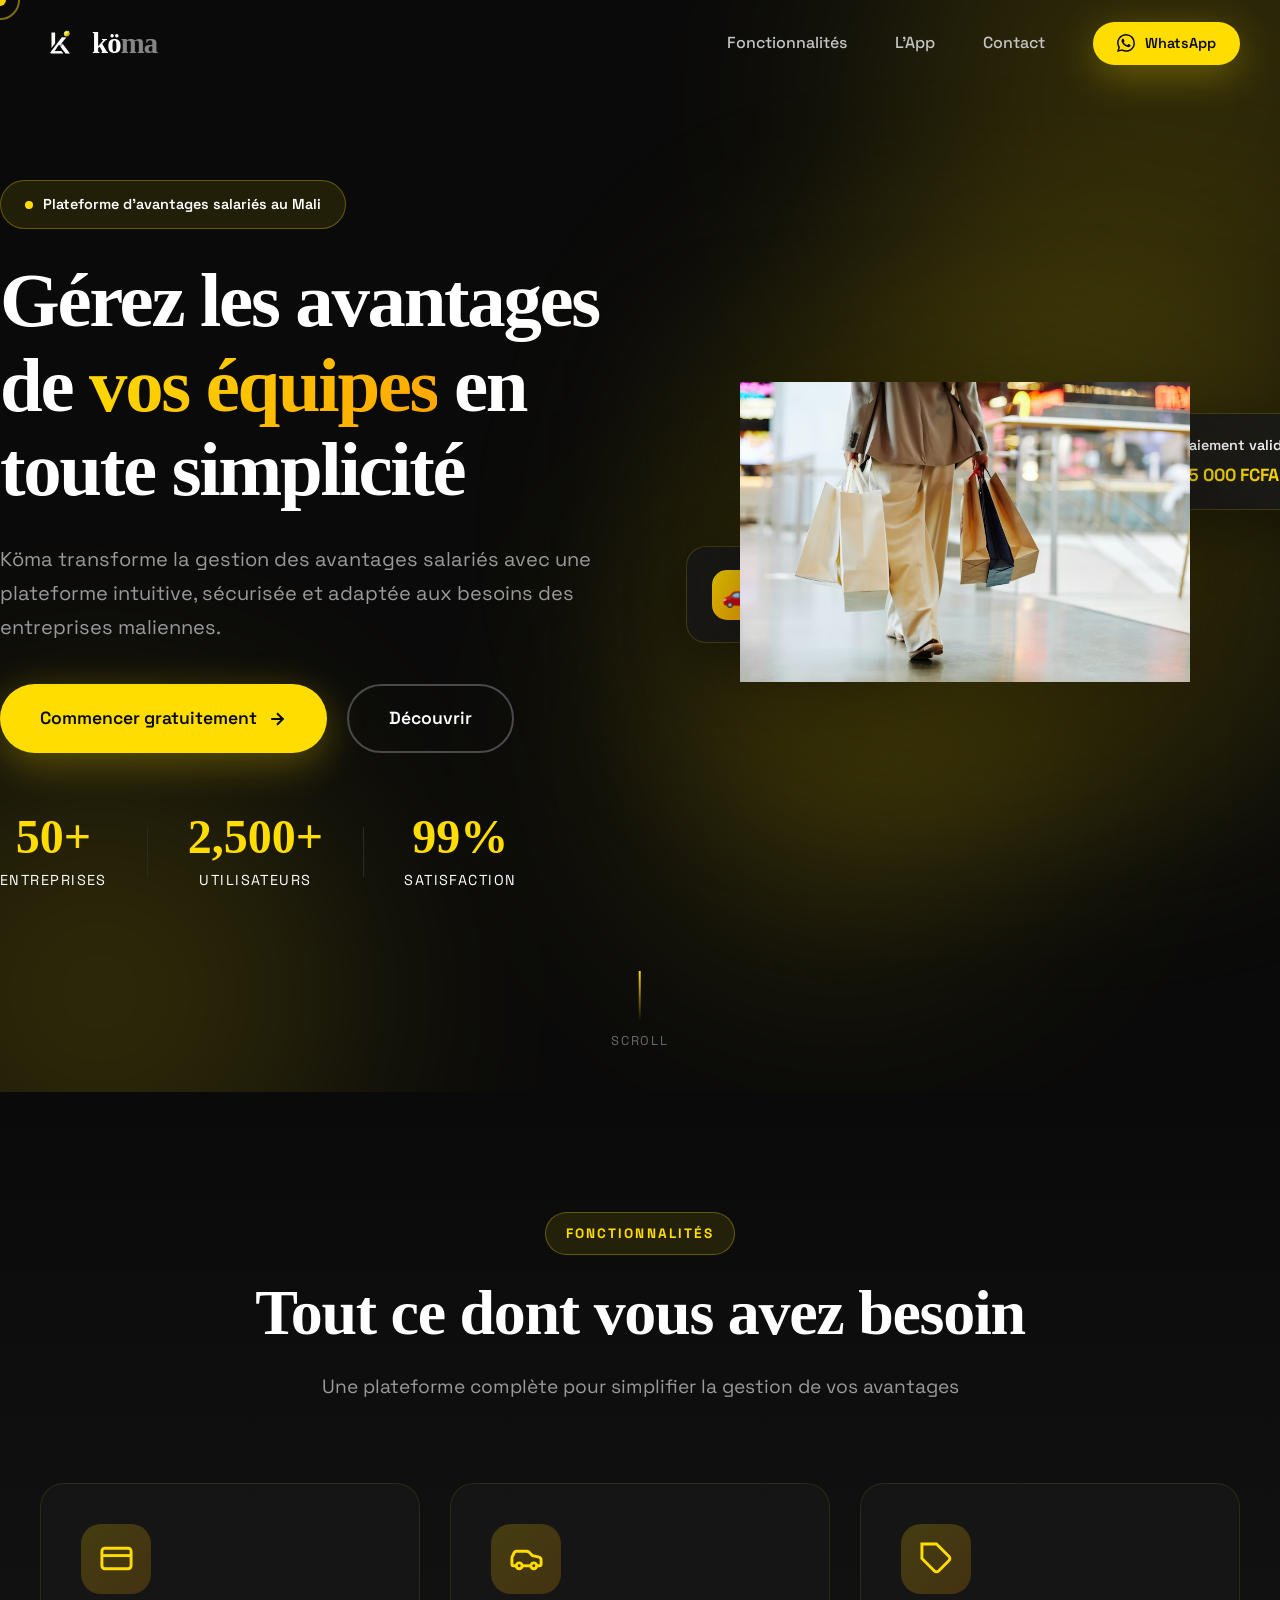
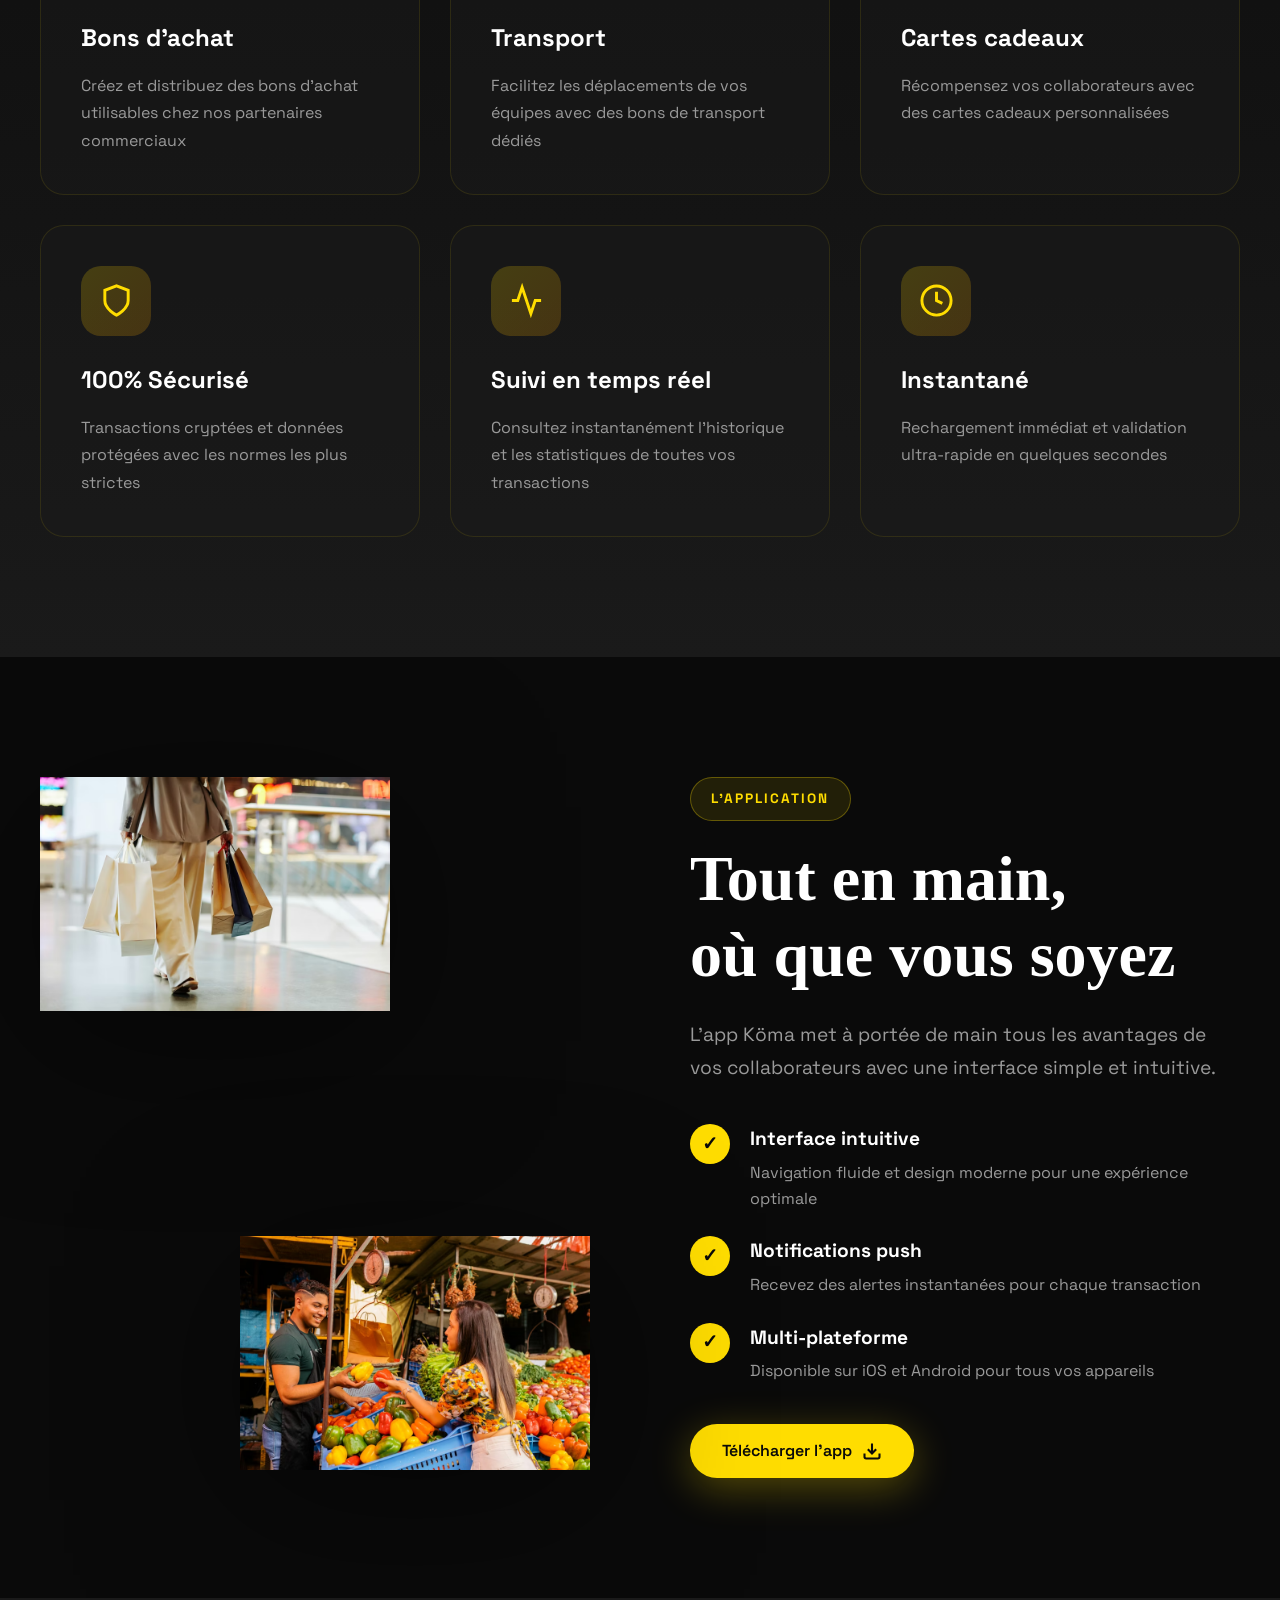
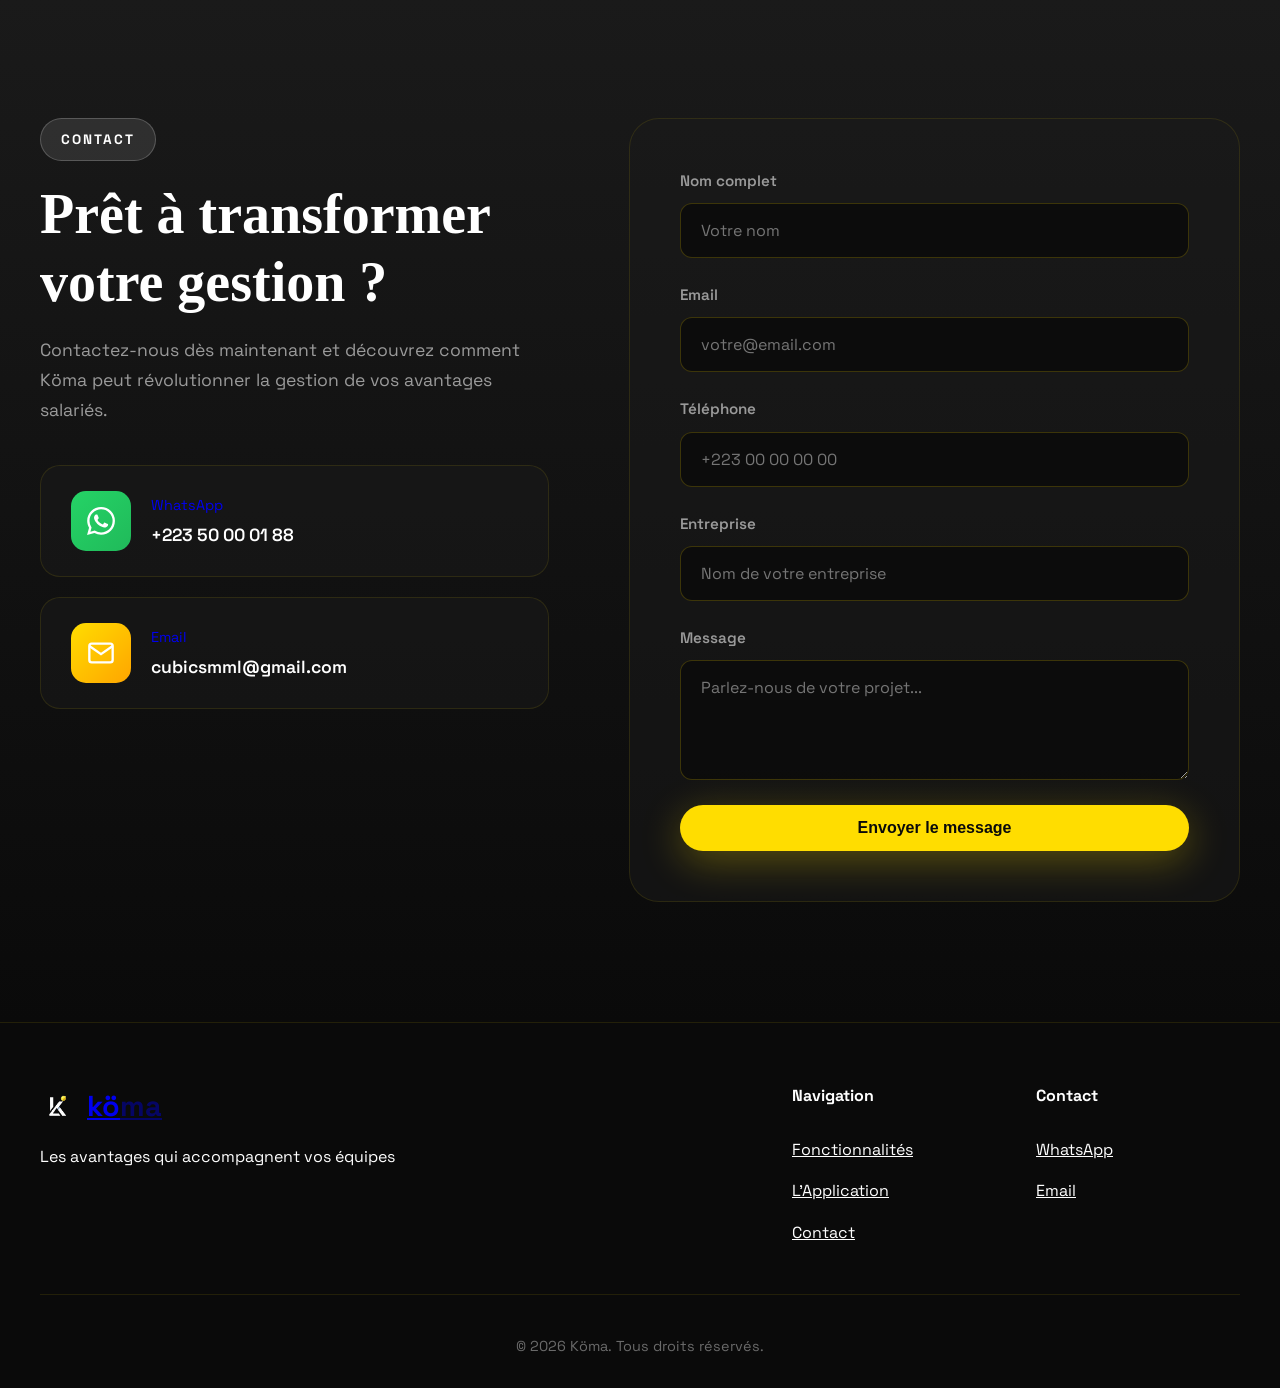
==== commit a6120ace: "fix: Correction logo header et amelioration menu navigation - Logo blanc visible sur fond noir - Men" ====
--- a/index.html
+++ b/index.html
@@ -32,7 +32,7 @@
   <nav class="nav" id="nav">
     <div class="container nav-container">
       <a href="#hero" class="logo">
-        <img src="assets/black.png" alt="Köma">
+        <img src="assets/white.png" alt="Köma">
         <span>kö<em>ma</em></span>
       </a>
       
@@ -40,7 +40,7 @@
         <a href="#features" class="nav-link">Fonctionnalités</a>
         <a href="#app" class="nav-link">L'App</a>
         <a href="#contact" class="nav-link">Contact</a>
-        <a href="https://wa.me/22350000188" class="btn btn-primary btn-sm" target="_blank">
+        <a href="https://wa.me/22350000188" class="btn btn-primary btn-sm" target="_blank" rel="noopener">
           <svg width="18" height="18" viewBox="0 0 24 24" fill="currentColor">
             <path d="M17.472 14.382c-.297-.149-1.758-.867-2.03-.967-.273-.099-.471-.148-.67.15-.197.297-.767.966-.94 1.164-.173.199-.347.223-.644.075-.297-.15-1.255-.463-2.39-1.475-.883-.788-1.48-1.761-1.653-2.059-.173-.297-.018-.458.13-.606.134-.133.298-.347.446-.52.149-.174.198-.298.298-.497.099-.198.05-.371-.025-.52-.075-.149-.669-1.612-.916-2.207-.242-.579-.487-.5-.669-.51-.173-.008-.371-.01-.57-.01-.198 0-.52.074-.792.372-.272.297-1.04 1.016-1.04 2.479 0 1.462 1.065 2.875 1.213 3.074.149.198 2.096 3.2 5.077 4.487.709.306 1.262.489 1.694.625.712.227 1.36.195 1.871.118.571-.085 1.758-.719 2.006-1.413.248-.694.248-1.289.173-1.413-.074-.124-.272-.198-.57-.347m-5.421 7.403h-.004a9.87 9.87 0 01-5.031-1.378l-.361-.214-3.741.982.998-3.648-.235-.374a9.86 9.86 0 01-1.51-5.26c.001-5.45 4.436-9.884 9.888-9.884 2.64 0 5.122 1.03 6.988 2.898a9.825 9.825 0 012.893 6.994c-.003 5.45-4.437 9.884-9.885 9.884m8.413-18.297A11.815 11.815 0 0012.05 0C5.495 0 .16 5.335.157 11.892c0 2.096.547 4.142 1.588 5.945L.057 24l6.305-1.654a11.882 11.882 0 005.683 1.448h.005c6.554 0 11.890-5.335 11.893-11.893a11.821 11.821 0 00-3.48-8.413Z"/>
           </svg>
--- a/styles.css
+++ b/styles.css
@@ -173,6 +173,8 @@
   font-weight: 700;
   letter-spacing: -0.03em;
   transition: transform 0.3s ease;
+  text-decoration: none;
+  color: var(--white);
 }
 
 .logo:hover {
@@ -182,32 +184,36 @@
 .logo img {
   width: 40px;
   height: 40px;
-  filter: brightness(0) invert(1);
+}
+
+.logo span {
+  font-family: 'Clash Display', serif;
 }
 
 .logo em {
   font-style: normal;
-  opacity: 0.4;
+  opacity: 0.5;
 }
 
 .nav-menu {
   display: flex;
   align-items: center;
-  gap: 50px;
+  gap: 48px;
 }
 
 .nav-link {
   font-size: 1rem;
   font-weight: 500;
-  color: var(--gray-400);
+  color: var(--gray-300);
   position: relative;
   transition: color 0.3s ease;
+  text-decoration: none;
 }
 
 .nav-link::after {
   content: '';
   position: absolute;
-  bottom: -5px;
+  bottom: -8px;
   left: 0;
   width: 0;
   height: 2px;
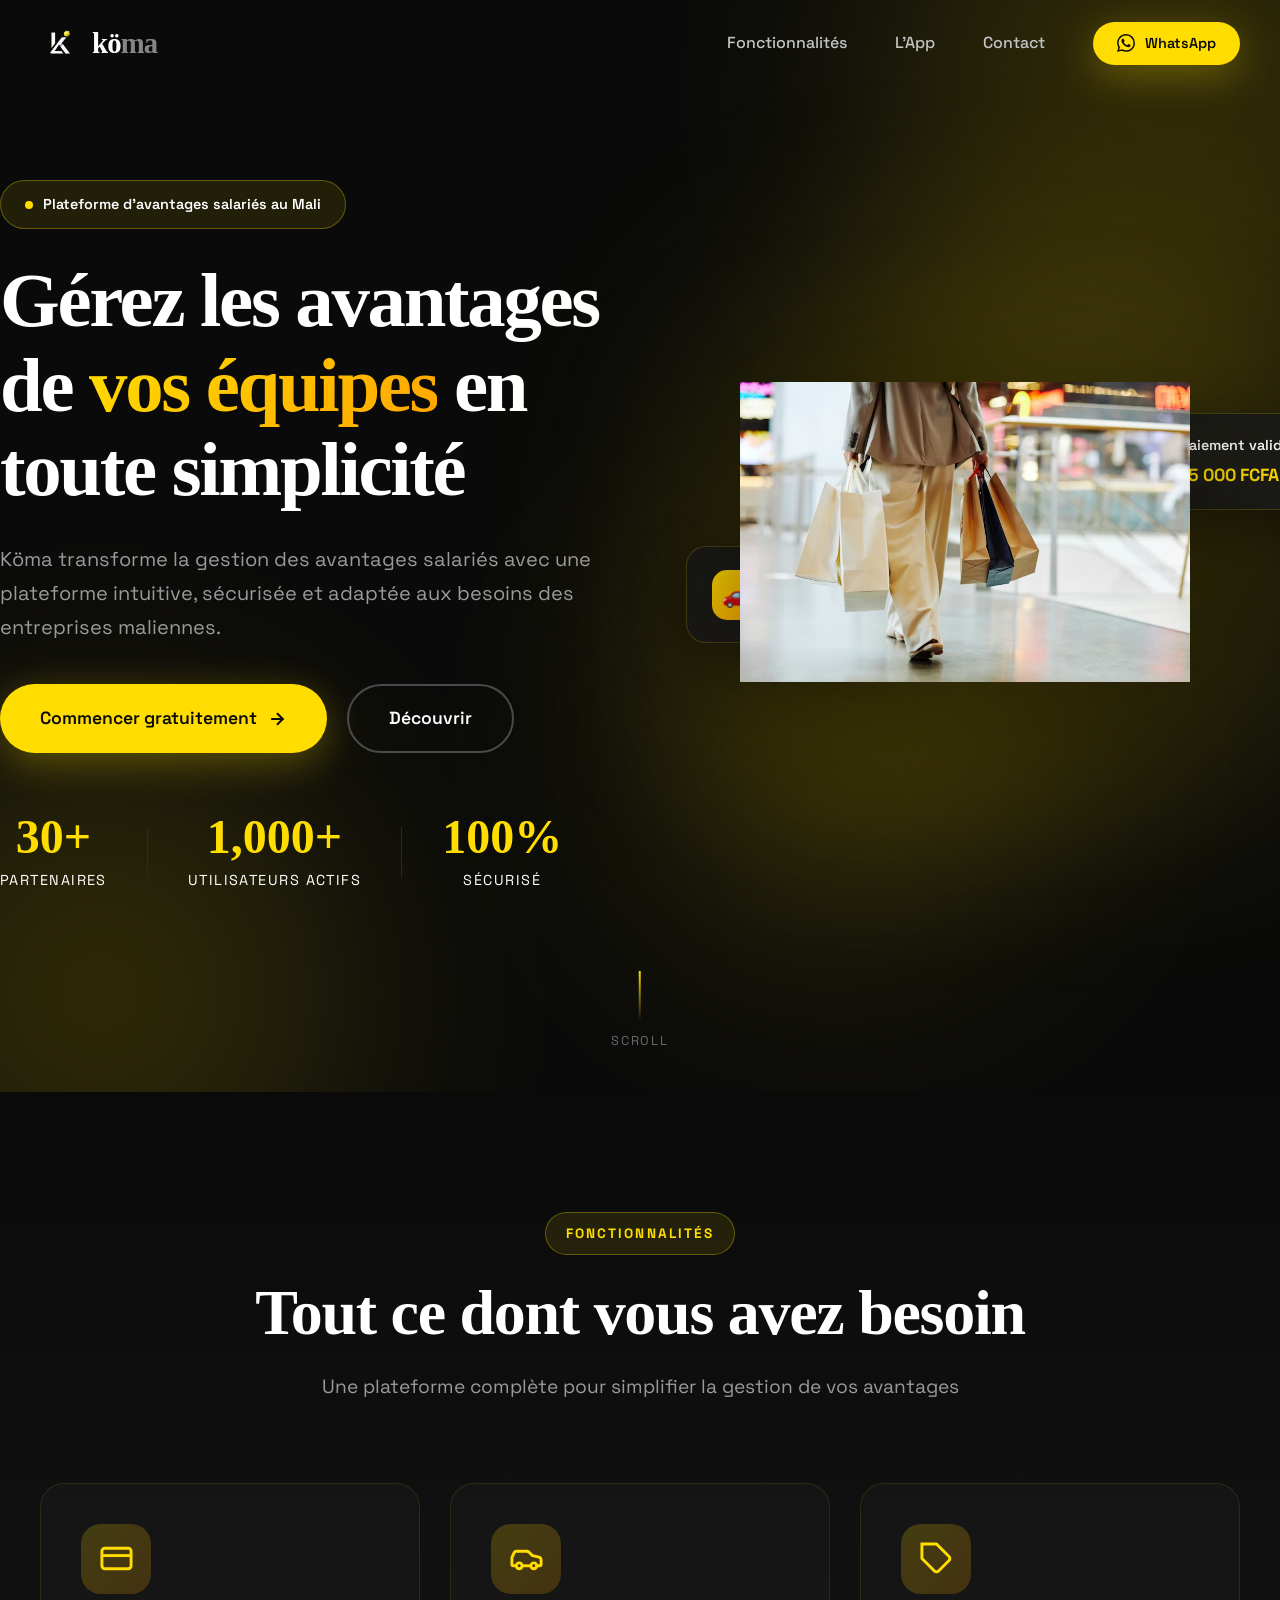
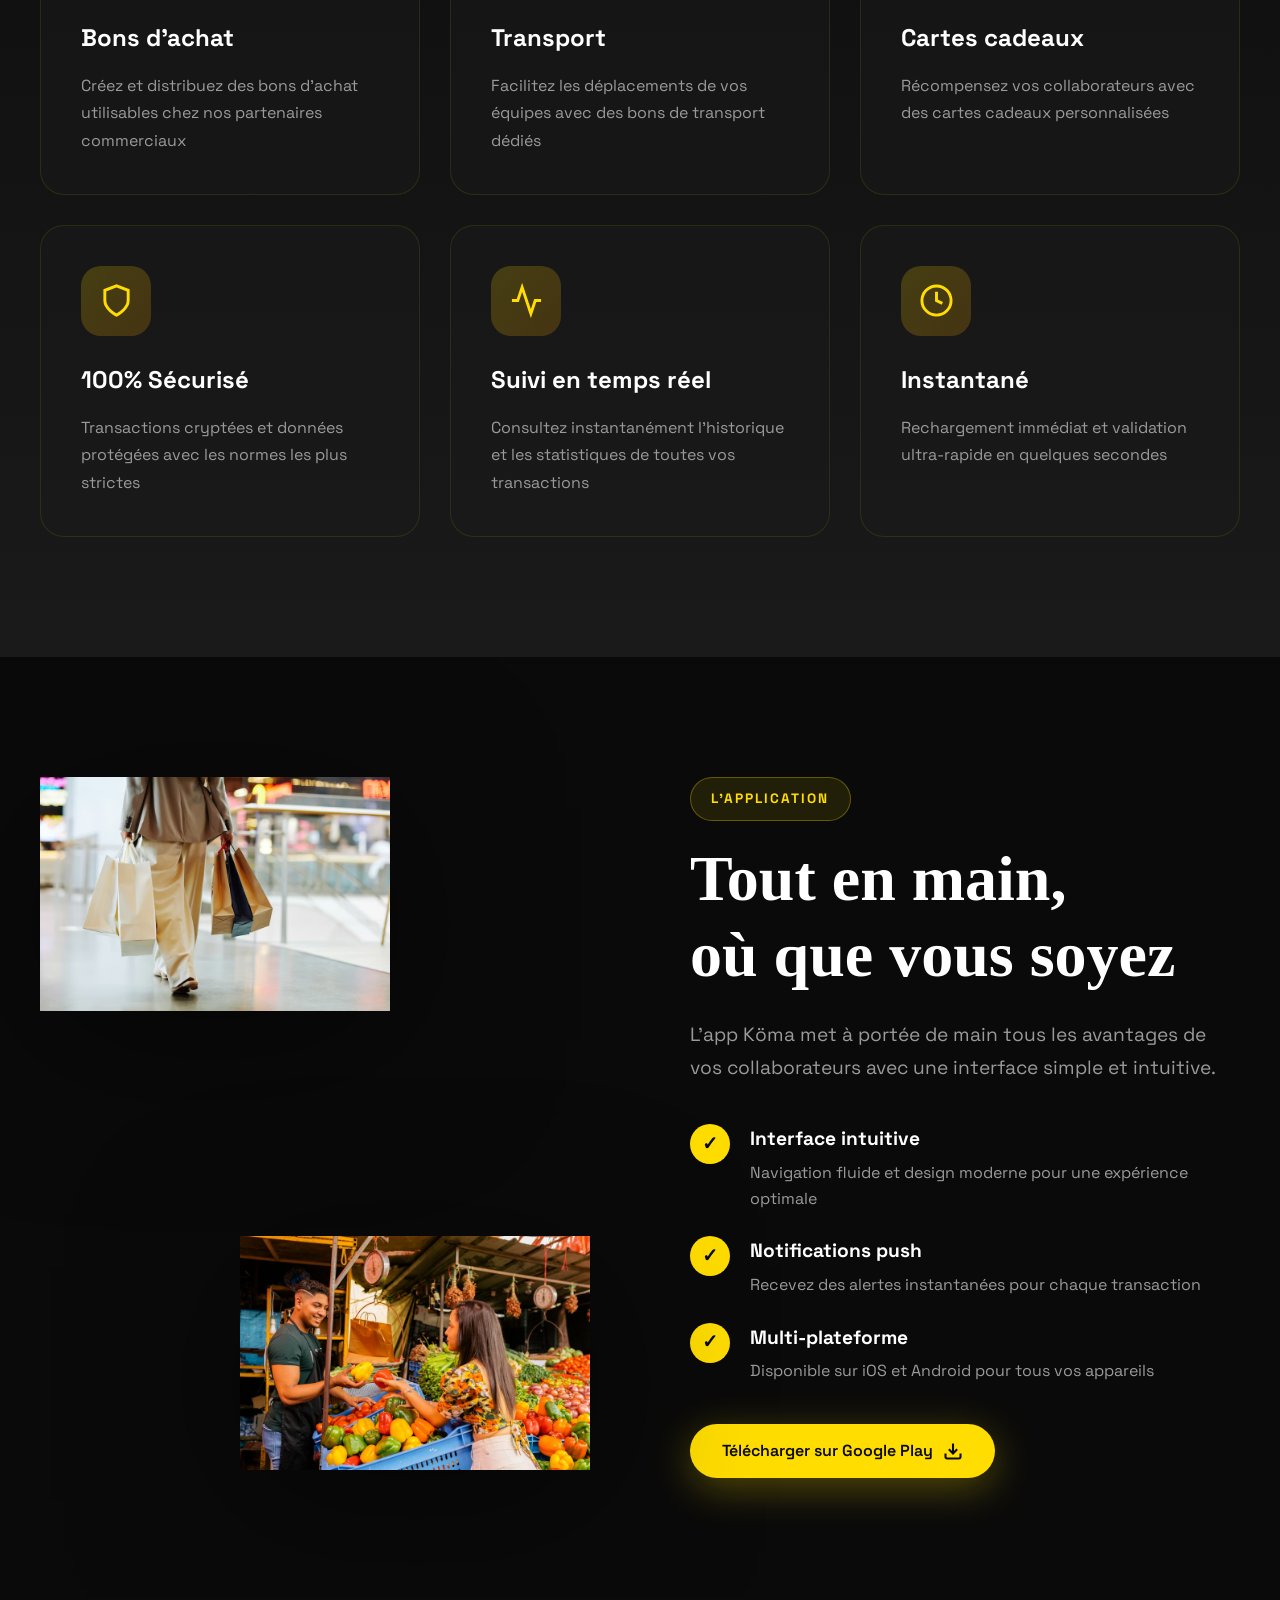
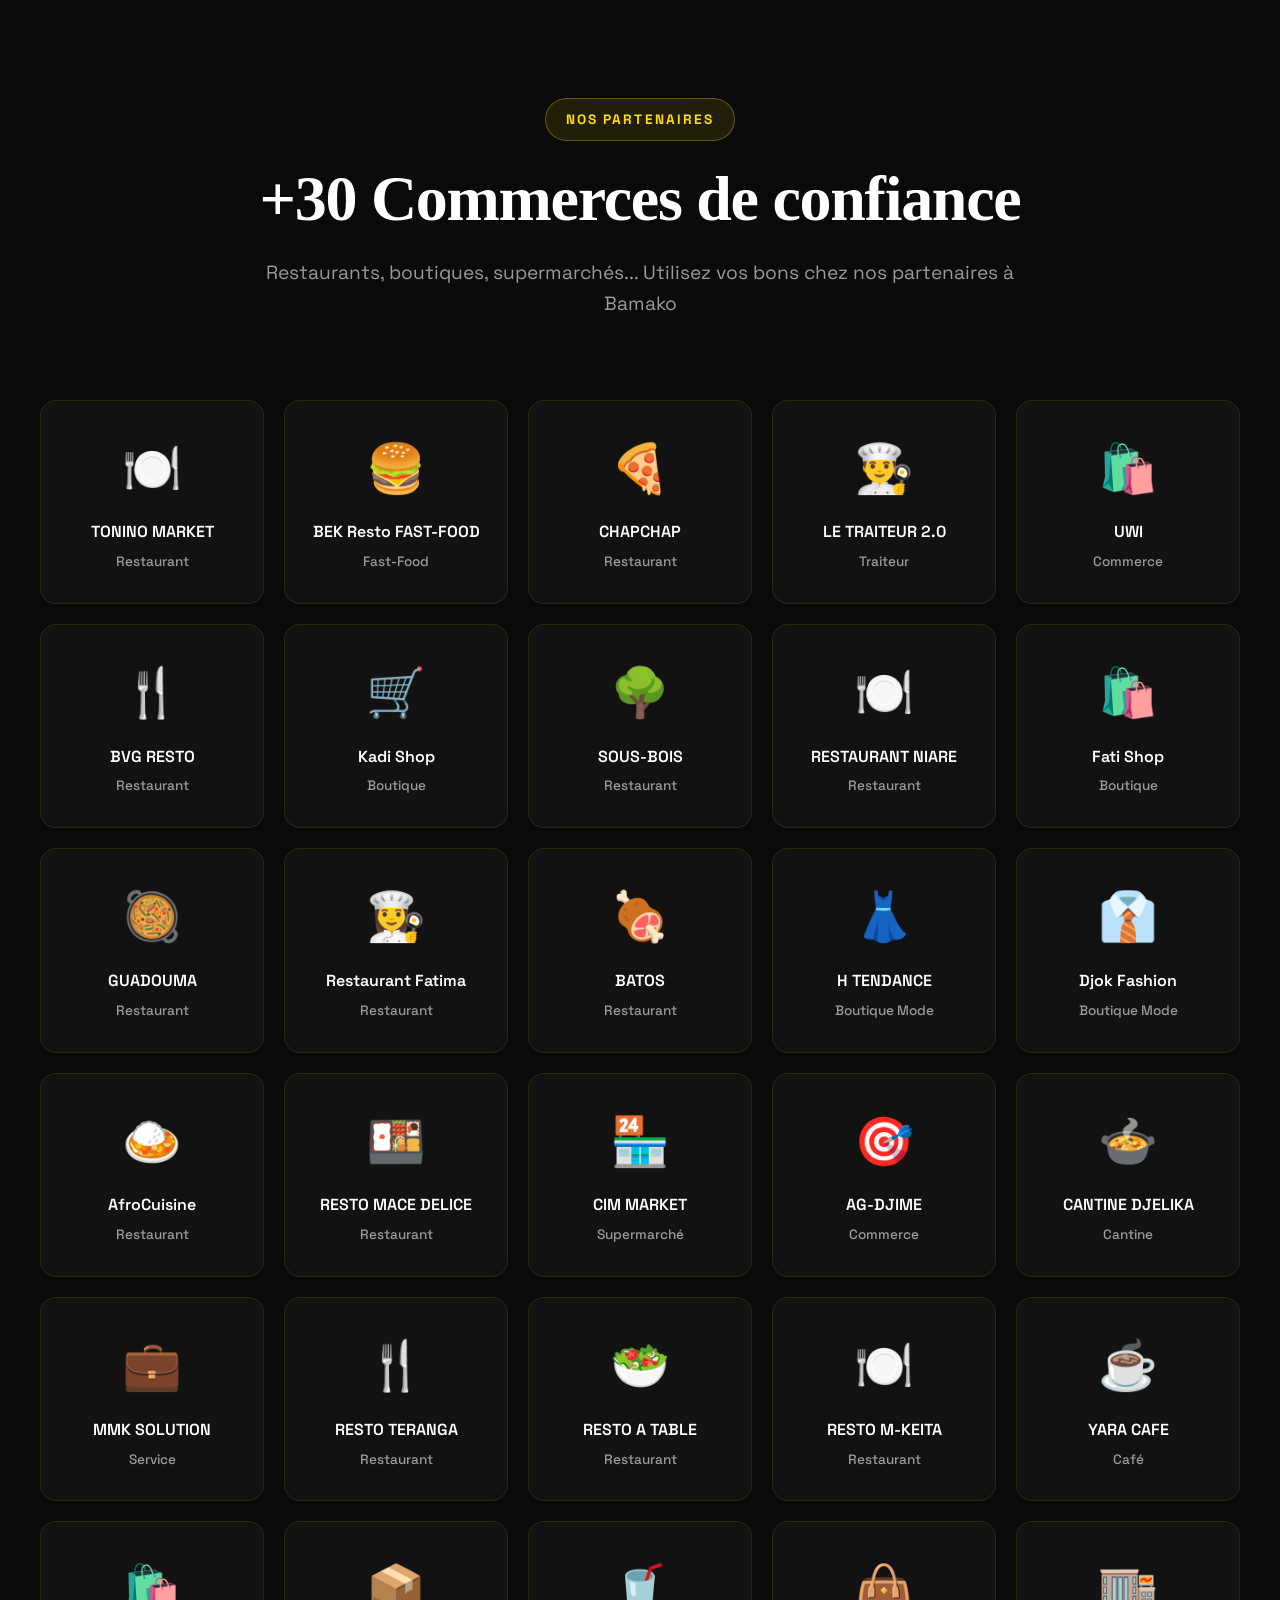
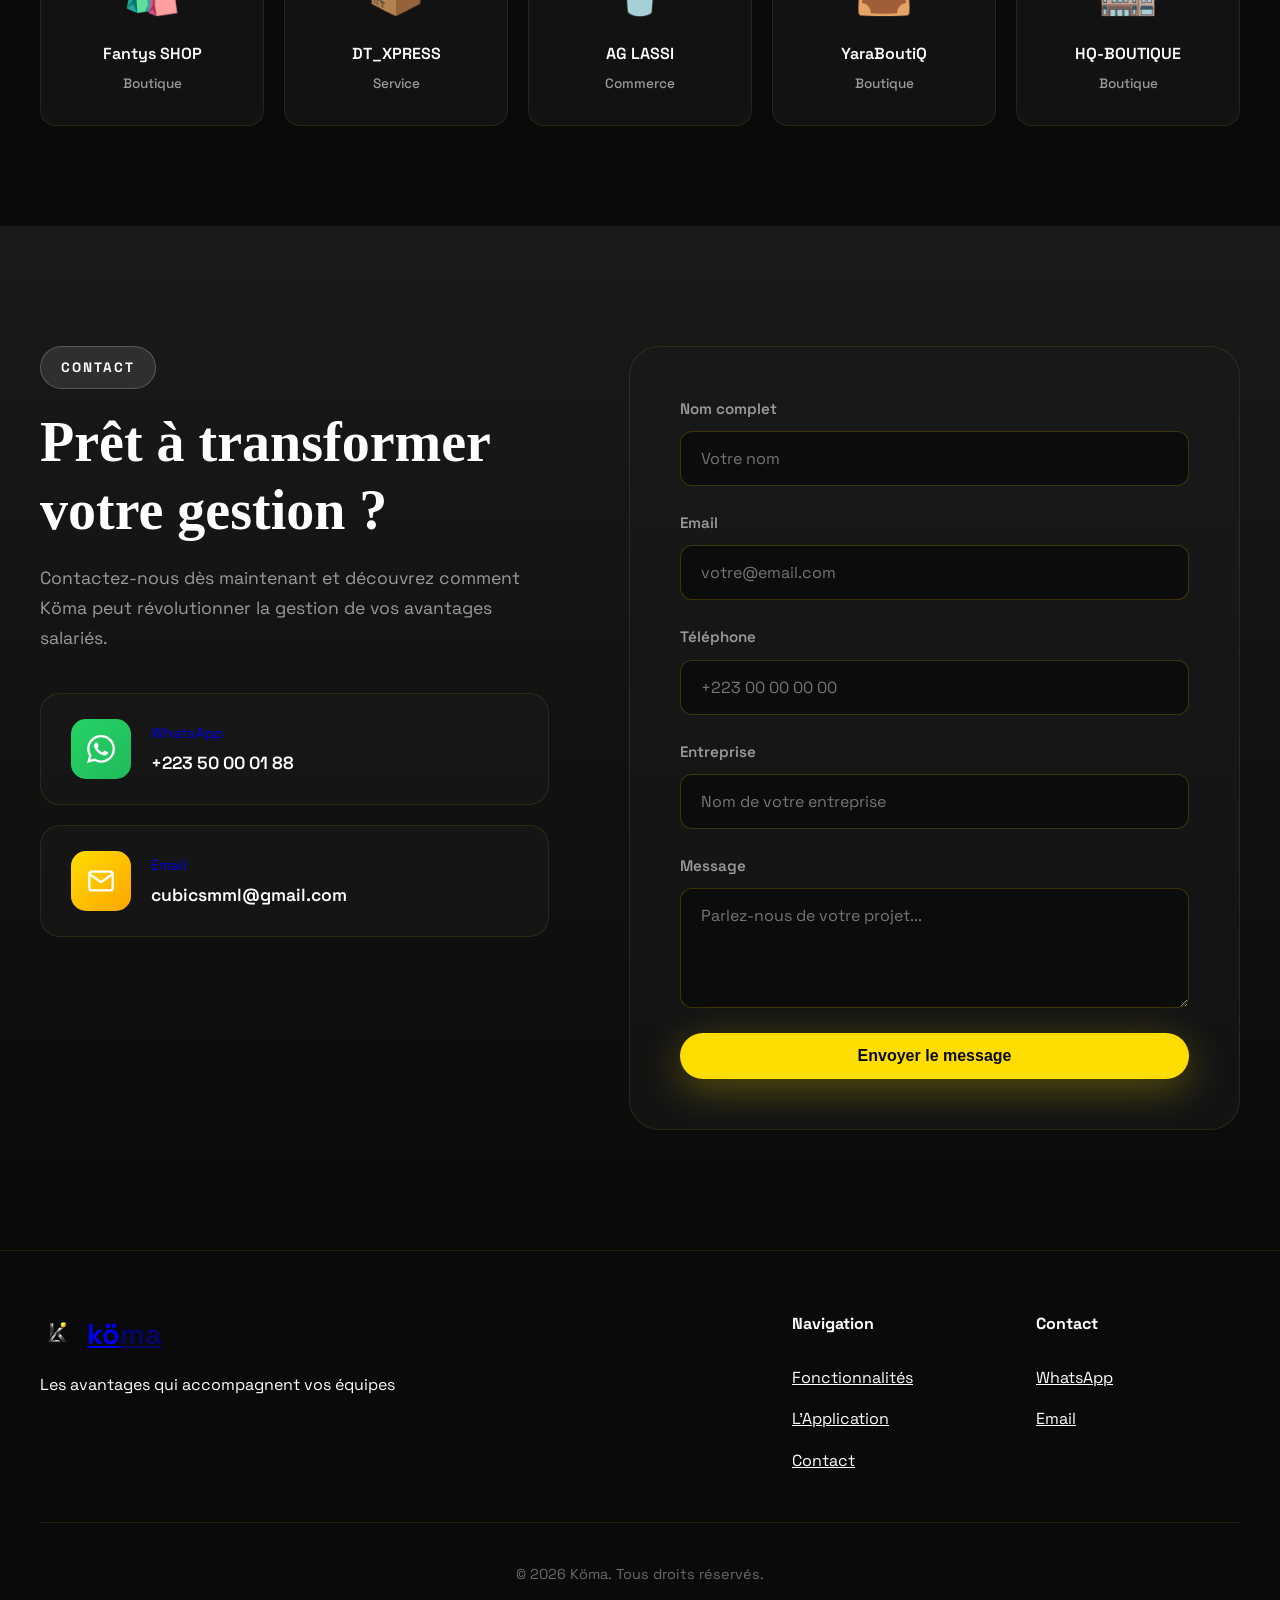
==== commit 94067faa: "feat: 30 partenaires reels, stats correctes, logo footer bleu, curseur enleve, UI/UX ameliore" ====
--- a/index.html
+++ b/index.html
@@ -13,10 +13,6 @@
   <link rel="stylesheet" href="styles.css">
 </head>
 <body>
-
-  <!-- Cursor personnalisé -->
-  <div class="cursor"></div>
-  <div class="cursor-follower"></div>
 
   <!-- Loader -->
   <div class="loader" id="loader">
@@ -96,18 +92,18 @@
 
         <div class="hero-stats">
           <div class="stat-item">
-            <div class="stat-value"><span class="counter" data-target="50">0</span>+</div>
-            <div class="stat-label">Entreprises</div>
+            <div class="stat-value"><span class="counter" data-target="30">0</span>+</div>
+            <div class="stat-label">Partenaires</div>
           </div>
           <div class="stat-divider"></div>
           <div class="stat-item">
-            <div class="stat-value"><span class="counter" data-target="2500">0</span>+</div>
-            <div class="stat-label">Utilisateurs</div>
+            <div class="stat-value"><span class="counter" data-target="1000">0</span>+</div>
+            <div class="stat-label">Utilisateurs actifs</div>
           </div>
           <div class="stat-divider"></div>
           <div class="stat-item">
-            <div class="stat-value"><span class="counter" data-target="99">0</span>%</div>
-            <div class="stat-label">Satisfaction</div>
+            <div class="stat-value">100%</div>
+            <div class="stat-label">Sécurisé</div>
           </div>
         </div>
       </div>
@@ -266,12 +262,176 @@
             </div>
           </div>
 
-          <a href="#contact" class="btn btn-primary">
-            Télécharger l'app
+          <a href="https://play.google.com/store/apps/details?id=com.src.koma_mobile" class="btn btn-primary" target="_blank" rel="noopener">
+            Télécharger sur Google Play
             <svg width="20" height="20" viewBox="0 0 24 24" fill="none" stroke="currentColor" stroke-width="2.5">
               <path d="M21 15v4a2 2 0 01-2 2H5a2 2 0 01-2-2v-4M7 10l5 5 5-5M12 15V3"/>
             </svg>
           </a>
+        </div>
+      </div>
+    </div>
+  </section>
+
+  <!-- Partenaires -->
+  <section class="partners" id="partners">
+    <div class="container">
+      <div class="section-header">
+        <div class="section-label">Nos Partenaires</div>
+        <h2>+30 Commerces de confiance</h2>
+        <p>Restaurants, boutiques, supermarchés... Utilisez vos bons chez nos partenaires à Bamako</p>
+      </div>
+
+      <div class="partners-grid">
+        <div class="partner-card">
+          <div class="partner-icon">🍽️</div>
+          <h3>TONINO MARKET</h3>
+          <p>Restaurant</p>
+        </div>
+        <div class="partner-card">
+          <div class="partner-icon">🍔</div>
+          <h3>BEK Resto FAST-FOOD</h3>
+          <p>Fast-Food</p>
+        </div>
+        <div class="partner-card">
+          <div class="partner-icon">🍕</div>
+          <h3>CHAPCHAP</h3>
+          <p>Restaurant</p>
+        </div>
+        <div class="partner-card">
+          <div class="partner-icon">👨‍🍳</div>
+          <h3>LE TRAITEUR 2.0</h3>
+          <p>Traiteur</p>
+        </div>
+        <div class="partner-card">
+          <div class="partner-icon">🛍️</div>
+          <h3>UWI</h3>
+          <p>Commerce</p>
+        </div>
+        <div class="partner-card">
+          <div class="partner-icon">🍴</div>
+          <h3>BVG RESTO</h3>
+          <p>Restaurant</p>
+        </div>
+        <div class="partner-card">
+          <div class="partner-icon">🛒</div>
+          <h3>Kadi Shop</h3>
+          <p>Boutique</p>
+        </div>
+        <div class="partner-card">
+          <div class="partner-icon">🌳</div>
+          <h3>SOUS-BOIS</h3>
+          <p>Restaurant</p>
+        </div>
+        <div class="partner-card">
+          <div class="partner-icon">🍽️</div>
+          <h3>RESTAURANT NIARE</h3>
+          <p>Restaurant</p>
+        </div>
+        <div class="partner-card">
+          <div class="partner-icon">🛍️</div>
+          <h3>Fati Shop</h3>
+          <p>Boutique</p>
+        </div>
+        <div class="partner-card">
+          <div class="partner-icon">🥘</div>
+          <h3>GUADOUMA</h3>
+          <p>Restaurant</p>
+        </div>
+        <div class="partner-card">
+          <div class="partner-icon">👩‍🍳</div>
+          <h3>Restaurant Fatima</h3>
+          <p>Restaurant</p>
+        </div>
+        <div class="partner-card">
+          <div class="partner-icon">🍖</div>
+          <h3>BATOS</h3>
+          <p>Restaurant</p>
+        </div>
+        <div class="partner-card">
+          <div class="partner-icon">👗</div>
+          <h3>H TENDANCE</h3>
+          <p>Boutique Mode</p>
+        </div>
+        <div class="partner-card">
+          <div class="partner-icon">👔</div>
+          <h3>Djok Fashion</h3>
+          <p>Boutique Mode</p>
+        </div>
+        <div class="partner-card">
+          <div class="partner-icon">🍛</div>
+          <h3>AfroCuisine</h3>
+          <p>Restaurant</p>
+        </div>
+        <div class="partner-card">
+          <div class="partner-icon">🍱</div>
+          <h3>RESTO MACE DELICE</h3>
+          <p>Restaurant</p>
+        </div>
+        <div class="partner-card">
+          <div class="partner-icon">🏪</div>
+          <h3>CIM MARKET</h3>
+          <p>Supermarché</p>
+        </div>
+        <div class="partner-card">
+          <div class="partner-icon">🎯</div>
+          <h3>AG-DJIME</h3>
+          <p>Commerce</p>
+        </div>
+        <div class="partner-card">
+          <div class="partner-icon">🍲</div>
+          <h3>CANTINE DJELIKA</h3>
+          <p>Cantine</p>
+        </div>
+        <div class="partner-card">
+          <div class="partner-icon">💼</div>
+          <h3>MMK SOLUTION</h3>
+          <p>Service</p>
+        </div>
+        <div class="partner-card">
+          <div class="partner-icon">🍴</div>
+          <h3>RESTO TERANGA</h3>
+          <p>Restaurant</p>
+        </div>
+        <div class="partner-card">
+          <div class="partner-icon">🥗</div>
+          <h3>RESTO A TABLE</h3>
+          <p>Restaurant</p>
+        </div>
+        <div class="partner-card">
+          <div class="partner-icon">🍽️</div>
+          <h3>RESTO M-KEITA</h3>
+          <p>Restaurant</p>
+        </div>
+        <div class="partner-card">
+          <div class="partner-icon">☕</div>
+          <h3>YARA CAFE</h3>
+          <p>Café</p>
+        </div>
+        <div class="partner-card">
+          <div class="partner-icon">🛍️</div>
+          <h3>Fantys SHOP</h3>
+          <p>Boutique</p>
+        </div>
+        <div class="partner-card">
+          <div class="partner-icon">📦</div>
+          <h3>DT_XPRESS</h3>
+          <p>Service</p>
+        </div>
+        <div class="partner-card">
+          <div class="partner-icon">🥤</div>
+          <h3>AG LASSI</h3>
+          <p>Commerce</p>
+        </div>
+        <div class="partner-card">
+          <div class="partner-icon">👜</div>
+          <h3>YaraBoutiQ</h3>
+          <p>Boutique</p>
+        </div>
+        <div class="partner-card">
+          <div class="partner-icon">🏬</div>
+          <h3>HQ-BOUTIQUE</h3>
+          <p>Boutique</p>
         </div>
       </div>
     </div>
@@ -363,7 +523,7 @@
       <div class="footer-content">
         <div class="footer-brand">
           <a href="#hero" class="footer-logo">
-            <img src="assets/white.png" alt="Köma">
+            <img src="assets/black.png" alt="Köma">
             <span>kö<em>ma</em></span>
           </a>
           <p>Les avantages qui accompagnent vos équipes</p>
--- a/styles.css
+++ b/styles.css
@@ -41,44 +41,6 @@
   line-height: 1.6;
   -webkit-font-smoothing: antialiased;
   overflow-x: hidden;
-  cursor: none;
-}
-
-/* Custom Cursor */
-.cursor {
-  width: 12px;
-  height: 12px;
-  background: var(--yellow);
-  border-radius: 50%;
-  position: fixed;
-  pointer-events: none;
-  z-index: 9999;
-  transform: translate(-50%, -50%);
-  transition: transform 0.15s ease, opacity 0.15s ease;
-  mix-blend-mode: difference;
-}
-
-.cursor-follower {
-  width: 40px;
-  height: 40px;
-  border: 2px solid var(--yellow);
-  border-radius: 50%;
-  position: fixed;
-  pointer-events: none;
-  z-index: 9998;
-  transform: translate(-50%, -50%);
-  transition: transform 0.3s var(--ease), width 0.3s ease, height 0.3s ease;
-  opacity: 0.5;
-  mix-blend-mode: difference;
-}
-
-@media (max-width: 768px) {
-  .cursor, .cursor-follower {
-    display: none;
-  }
-  body {
-    cursor: default;
-  }
 }
 
 /* Loader */
@@ -1039,6 +1001,7 @@
 .footer-logo img {
   width: 35px;
   height: 35px;
+  filter: none;
 }
 
 .footer-logo em {
@@ -1162,3 +1125,81 @@
     grid-template-columns: 1fr;
   }
 }
+
+/* Partners Section */
+.partners {
+  background: var(--black);
+  padding: 100px 0;
+}
+
+.partners-grid {
+  display: grid;
+  grid-template-columns: repeat(auto-fill, minmax(220px, 1fr));
+  gap: 20px;
+  max-width: 1400px;
+  margin: 0 auto;
+}
+
+.partner-card {
+  background: rgba(26, 26, 26, 0.5);
+  border: 1px solid rgba(255, 221, 0, 0.1);
+  border-radius: 16px;
+  padding: 30px 20px;
+  text-align: center;
+  transition: all 0.3s var(--ease);
+  cursor: pointer;
+}
+
+.partner-card:hover {
+  background: rgba(26, 26, 26, 0.8);
+  border-color: rgba(255, 221, 0, 0.3);
+  transform: translateY(-5px);
+  box-shadow: 0 15px 40px rgba(255, 221, 0, 0.1);
+}
+
+.partner-icon {
+  font-size: 3rem;
+  margin-bottom: 15px;
+  transition: transform 0.3s ease;
+}
+
+.partner-card:hover .partner-icon {
+  transform: scale(1.2) rotate(5deg);
+}
+
+.partner-card h3 {
+  font-size: 1rem;
+  font-weight: 600;
+  margin-bottom: 8px;
+  color: var(--white);
+  line-height: 1.3;
+}
+
+.partner-card p {
+  font-size: 0.85rem;
+  color: var(--gray-400);
+  font-weight: 500;
+}
+
+@media (max-width: 768px) {
+  .partners-grid {
+    grid-template-columns: repeat(auto-fill, minmax(150px, 1fr));
+    gap: 15px;
+  }
+  
+  .partner-card {
+    padding: 20px 15px;
+  }
+  
+  .partner-icon {
+    font-size: 2.2rem;
+  }
+  
+  .partner-card h3 {
+    font-size: 0.9rem;
+  }
+  
+  .partner-card p {
+    font-size: 0.75rem;
+  }
+}
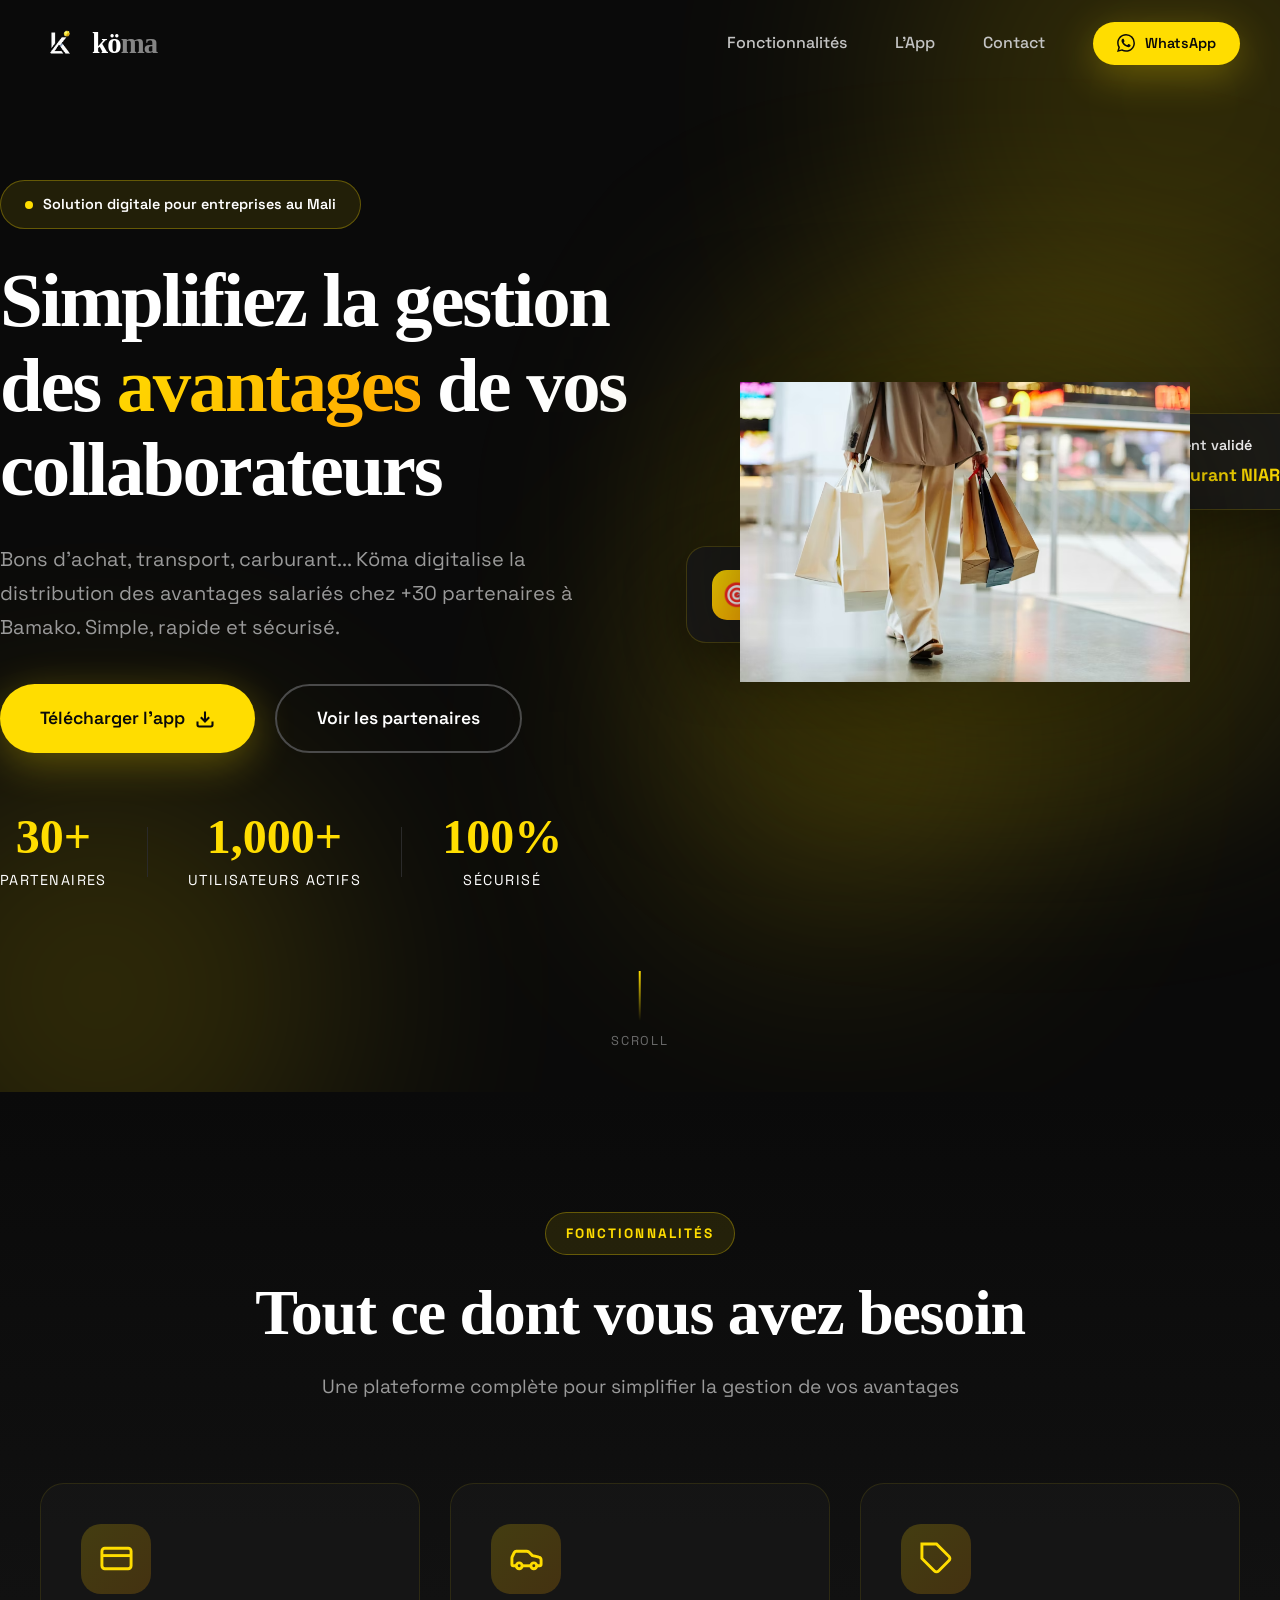
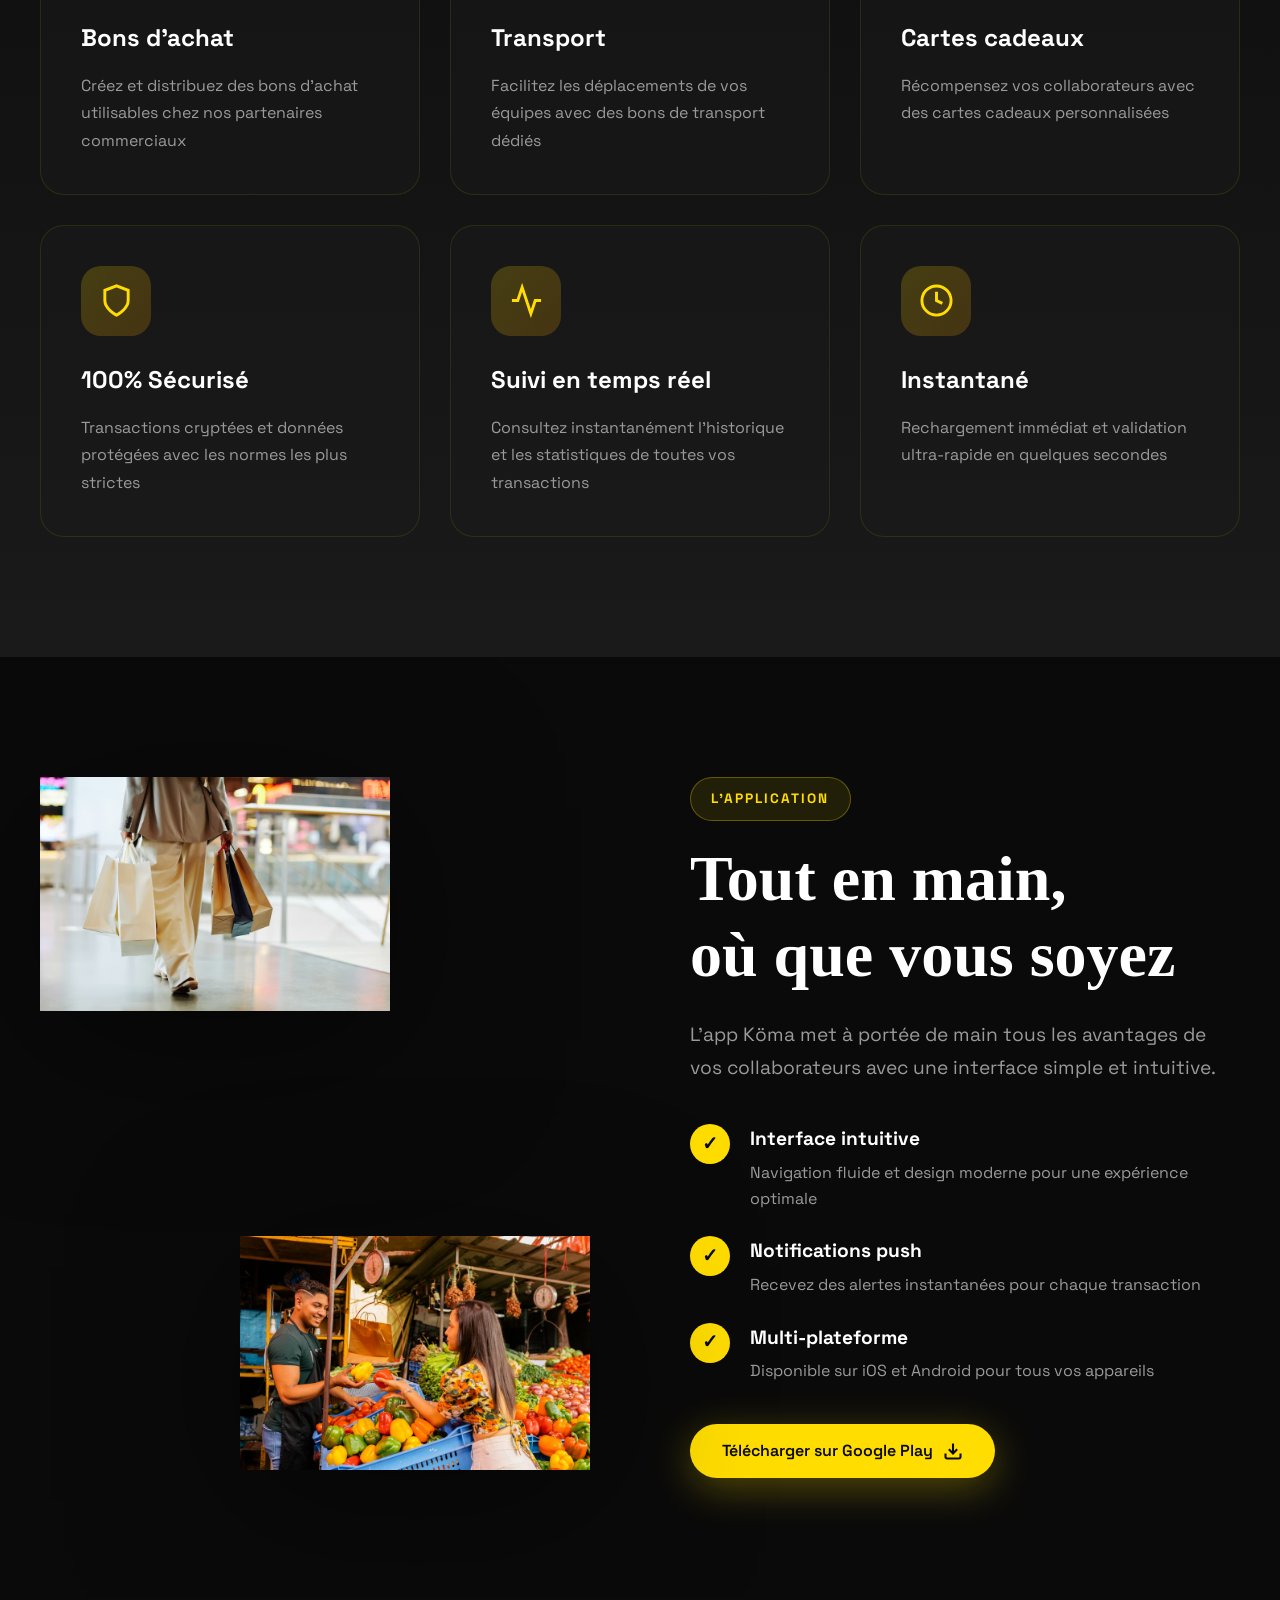
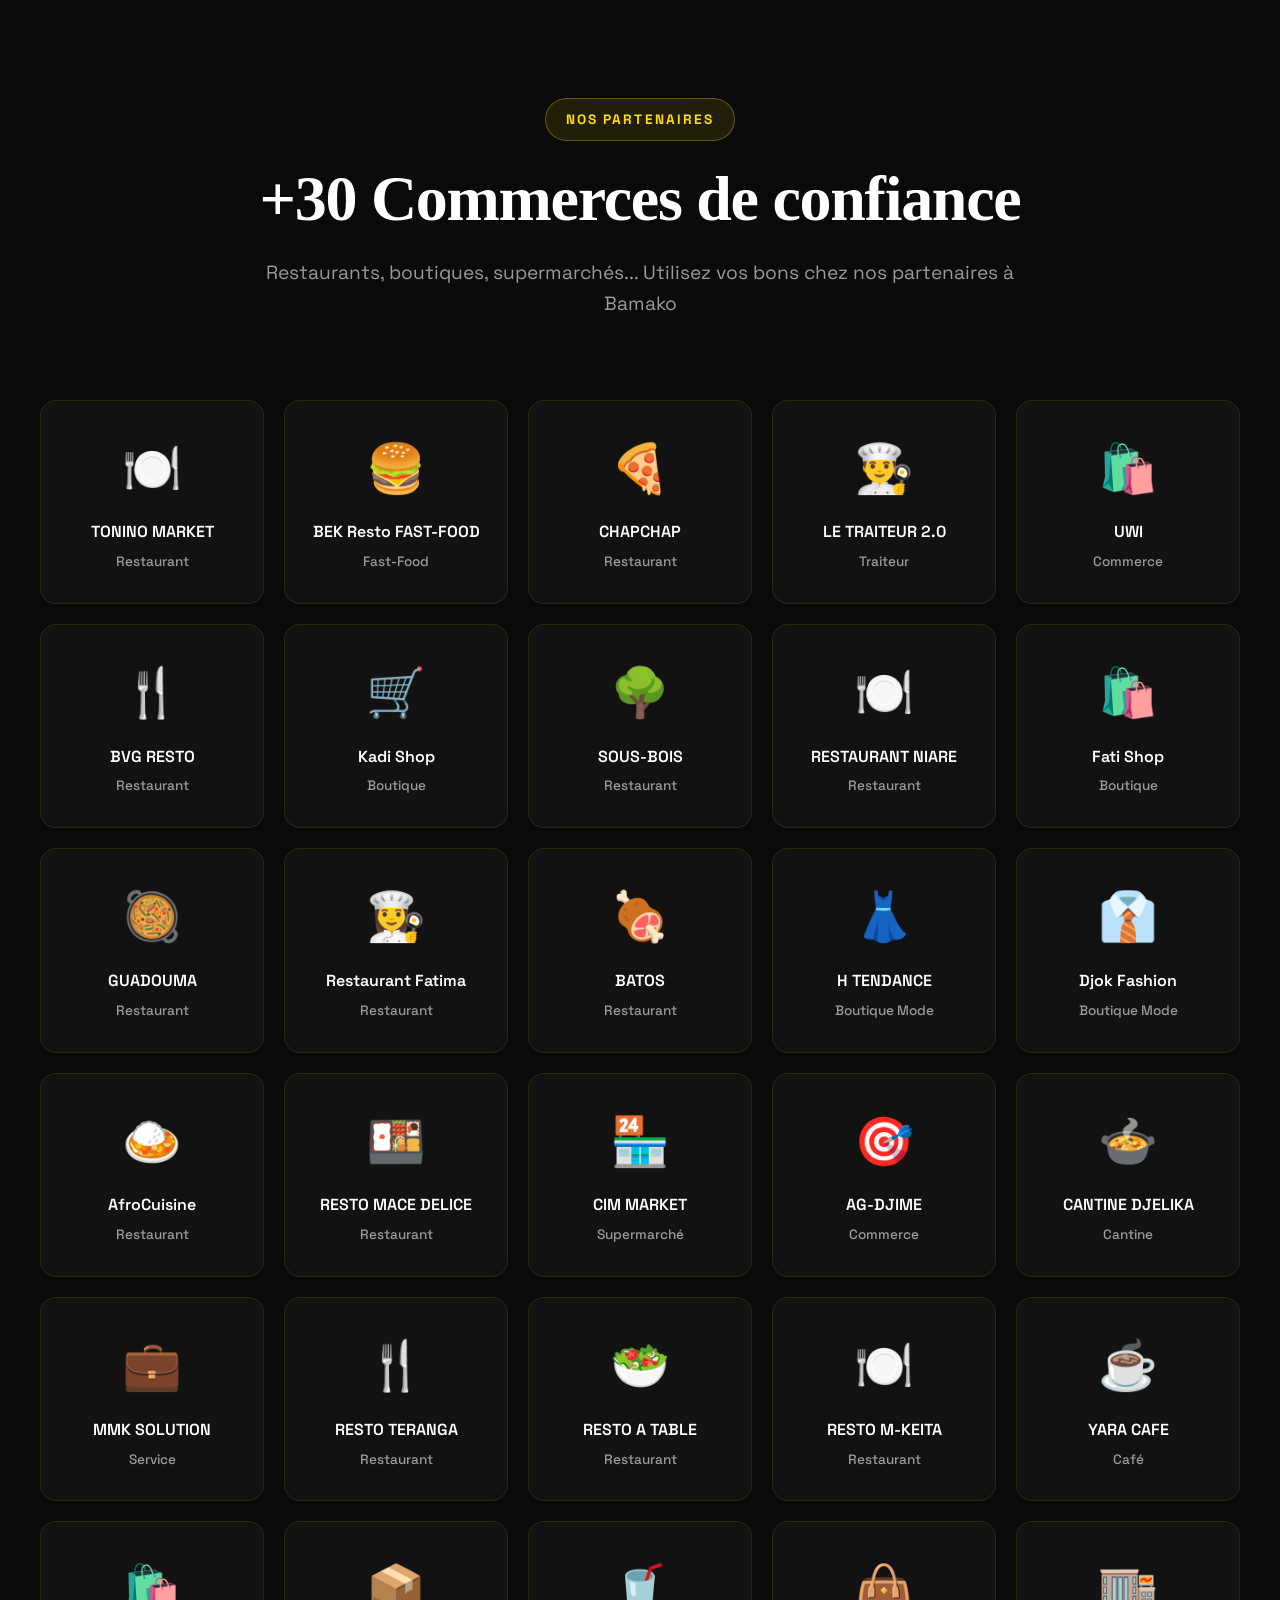
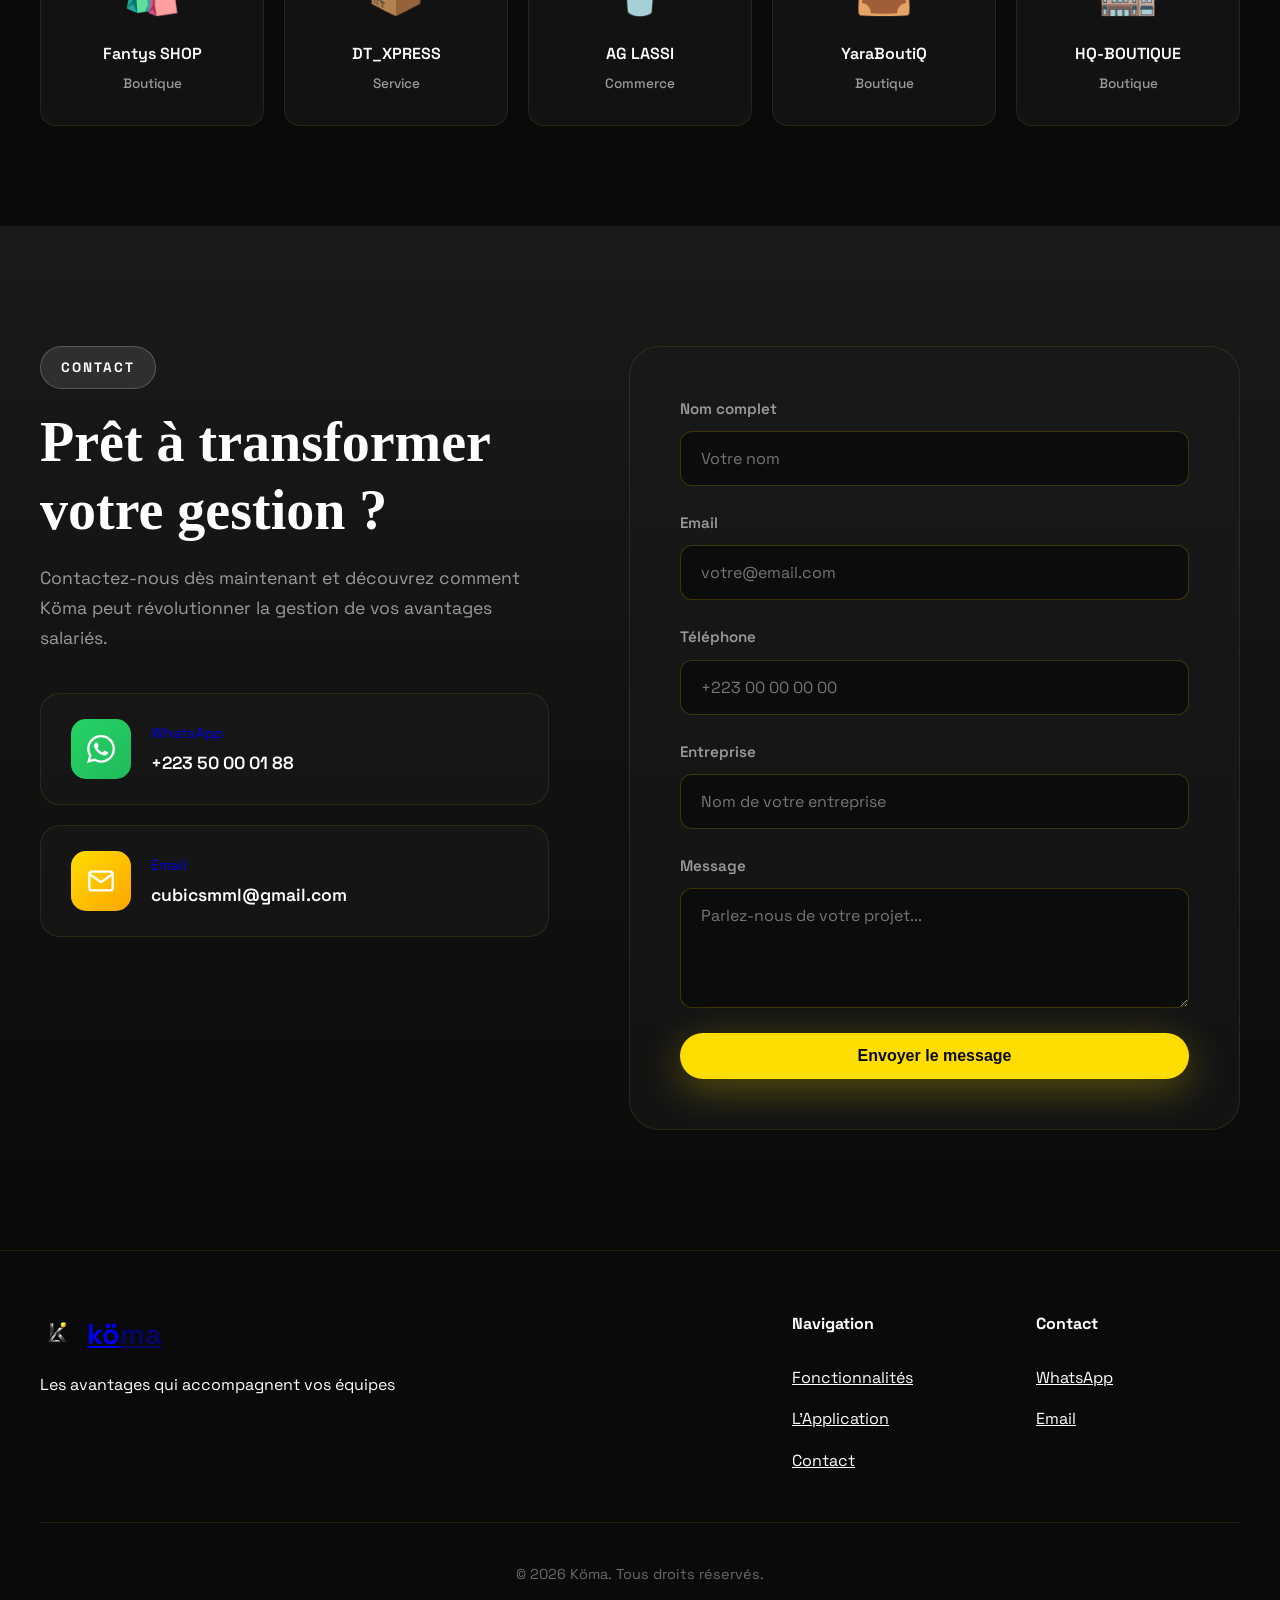
==== commit e6571355: "fix: Amelioration section hero - texte plus clair et CTA vers app + partenaires" ====
--- a/index.html
+++ b/index.html
@@ -64,29 +64,29 @@
       <div class="hero-content">
         <div class="hero-badge">
           <span class="pulse-dot"></span>
-          Plateforme d'avantages salariés au Mali
+          Solution digitale pour entreprises au Mali
         </div>
         
         <h1 class="hero-title">
-          Gérez les avantages de 
-          <span class="gradient-text">vos équipes</span>
-          en toute simplicité
+          Simplifiez la gestion des 
+          <span class="gradient-text">avantages</span>
+          de vos collaborateurs
         </h1>
         
         <p class="hero-desc">
-          Köma transforme la gestion des avantages salariés avec une plateforme 
-          intuitive, sécurisée et adaptée aux besoins des entreprises maliennes.
+          Bons d'achat, transport, carburant... Köma digitalise la distribution 
+          des avantages salariés chez +30 partenaires à Bamako. Simple, rapide et sécurisé.
         </p>
 
         <div class="hero-cta">
-          <a href="#contact" class="btn btn-primary btn-lg">
-            Commencer gratuitement
+          <a href="https://play.google.com/store/apps/details?id=com.src.koma_mobile" class="btn btn-primary btn-lg" target="_blank" rel="noopener">
+            Télécharger l'app
             <svg width="20" height="20" viewBox="0 0 24 24" fill="none" stroke="currentColor" stroke-width="2.5">
-              <path d="M5 12h14M12 5l7 7-7 7"/>
+              <path d="M21 15v4a2 2 0 01-2 2H5a2 2 0 01-2-2v-4M7 10l5 5 5-5M12 15V3"/>
             </svg>
           </a>
-          <a href="#features" class="btn btn-outline btn-lg">
-            Découvrir
+          <a href="#partners" class="btn btn-outline btn-lg">
+            Voir les partenaires
           </a>
         </div>
 
@@ -114,19 +114,19 @@
           <img src="assets/client.png" alt="App Köma" class="phone-img">
           
           <div class="float-card card-1">
-            <div class="card-icon">💳</div>
+            <div class="card-icon">✓</div>
             <div class="card-text">
               <div class="card-title">Paiement validé</div>
-              <div class="card-amount">15 000 FCFA</div>
-            </div>
-            <div class="card-check">✓</div>
+              <div class="card-amount">Restaurant NIARE</div>
+            </div>
+            <div class="card-check">💳</div>
           </div>
 
           <div class="float-card card-2">
-            <div class="card-icon">🚗</div>
+            <div class="card-icon">🎯</div>
             <div class="card-text">
-              <div class="card-title">Bon transport</div>
-              <div class="card-amount">+3 courses</div>
+              <div class="card-title">30+ Partenaires</div>
+              <div class="card-amount">Disponibles</div>
             </div>
           </div>
         </div>
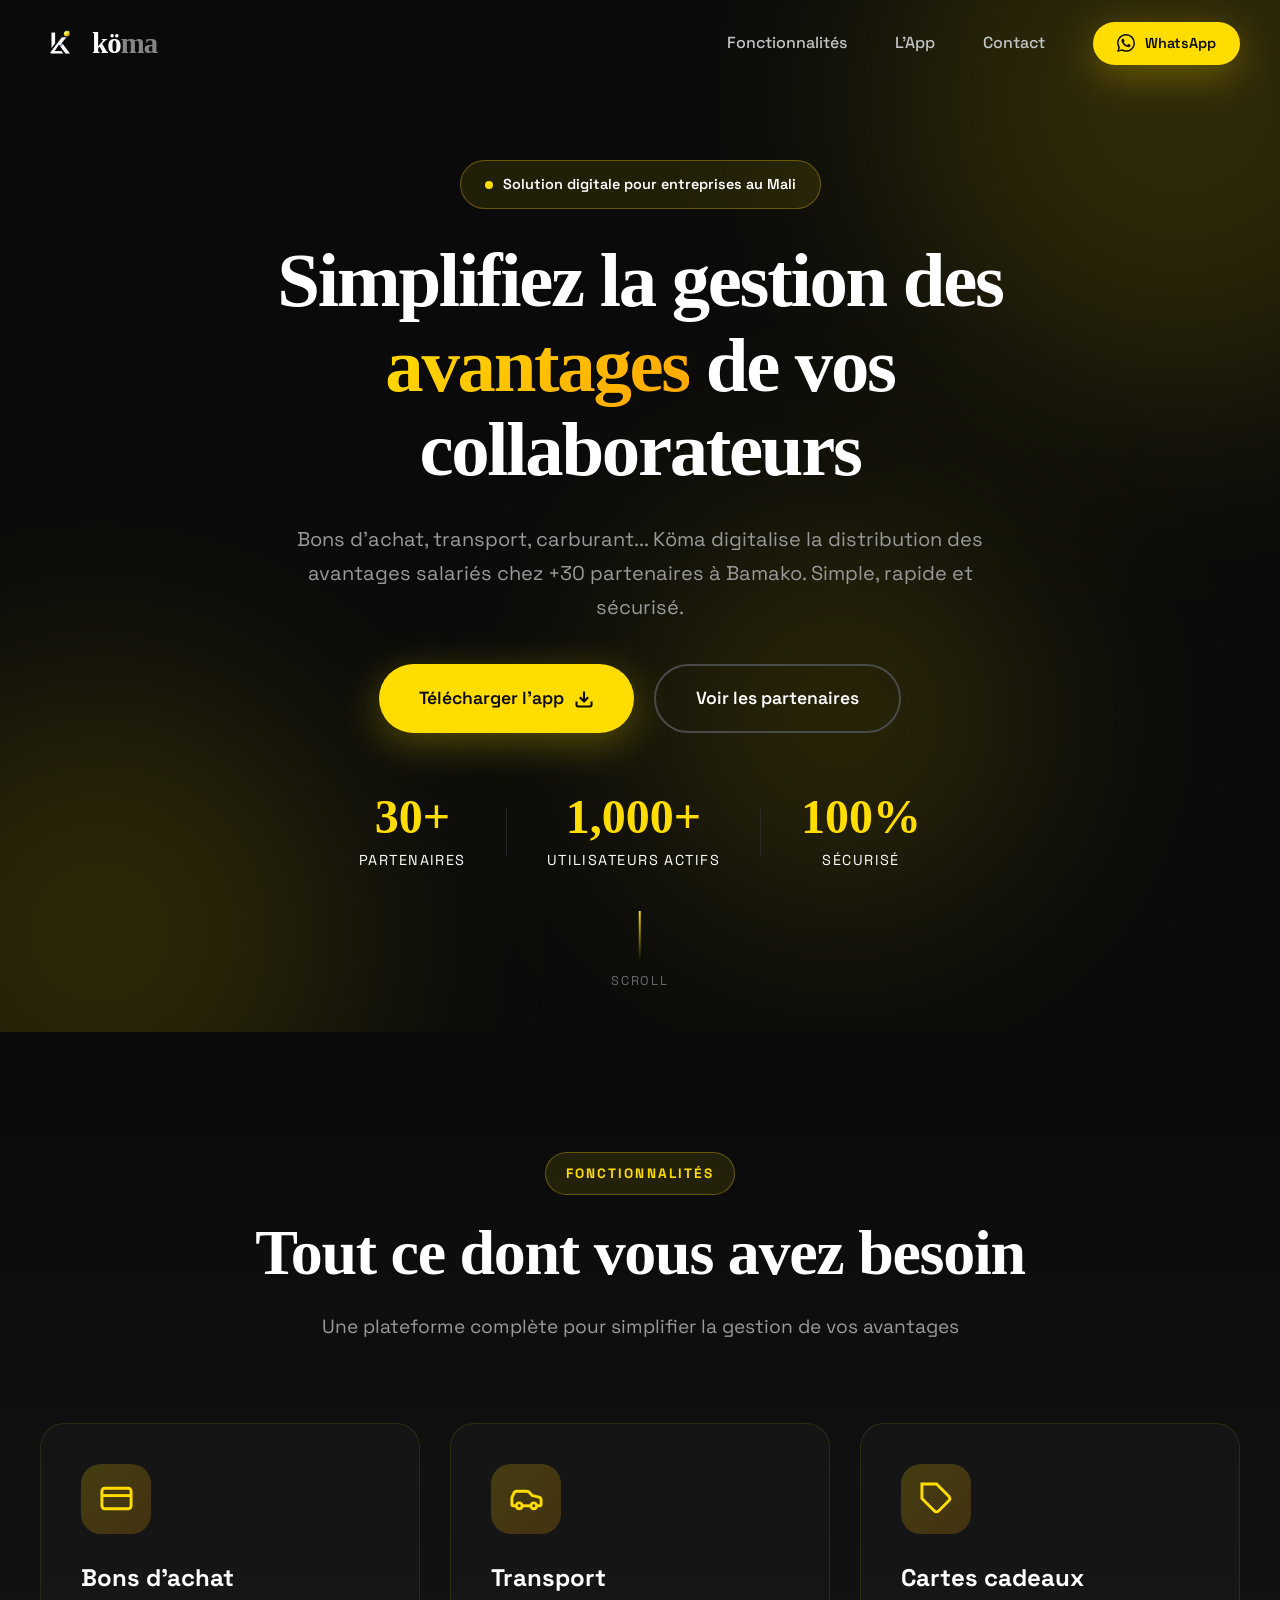
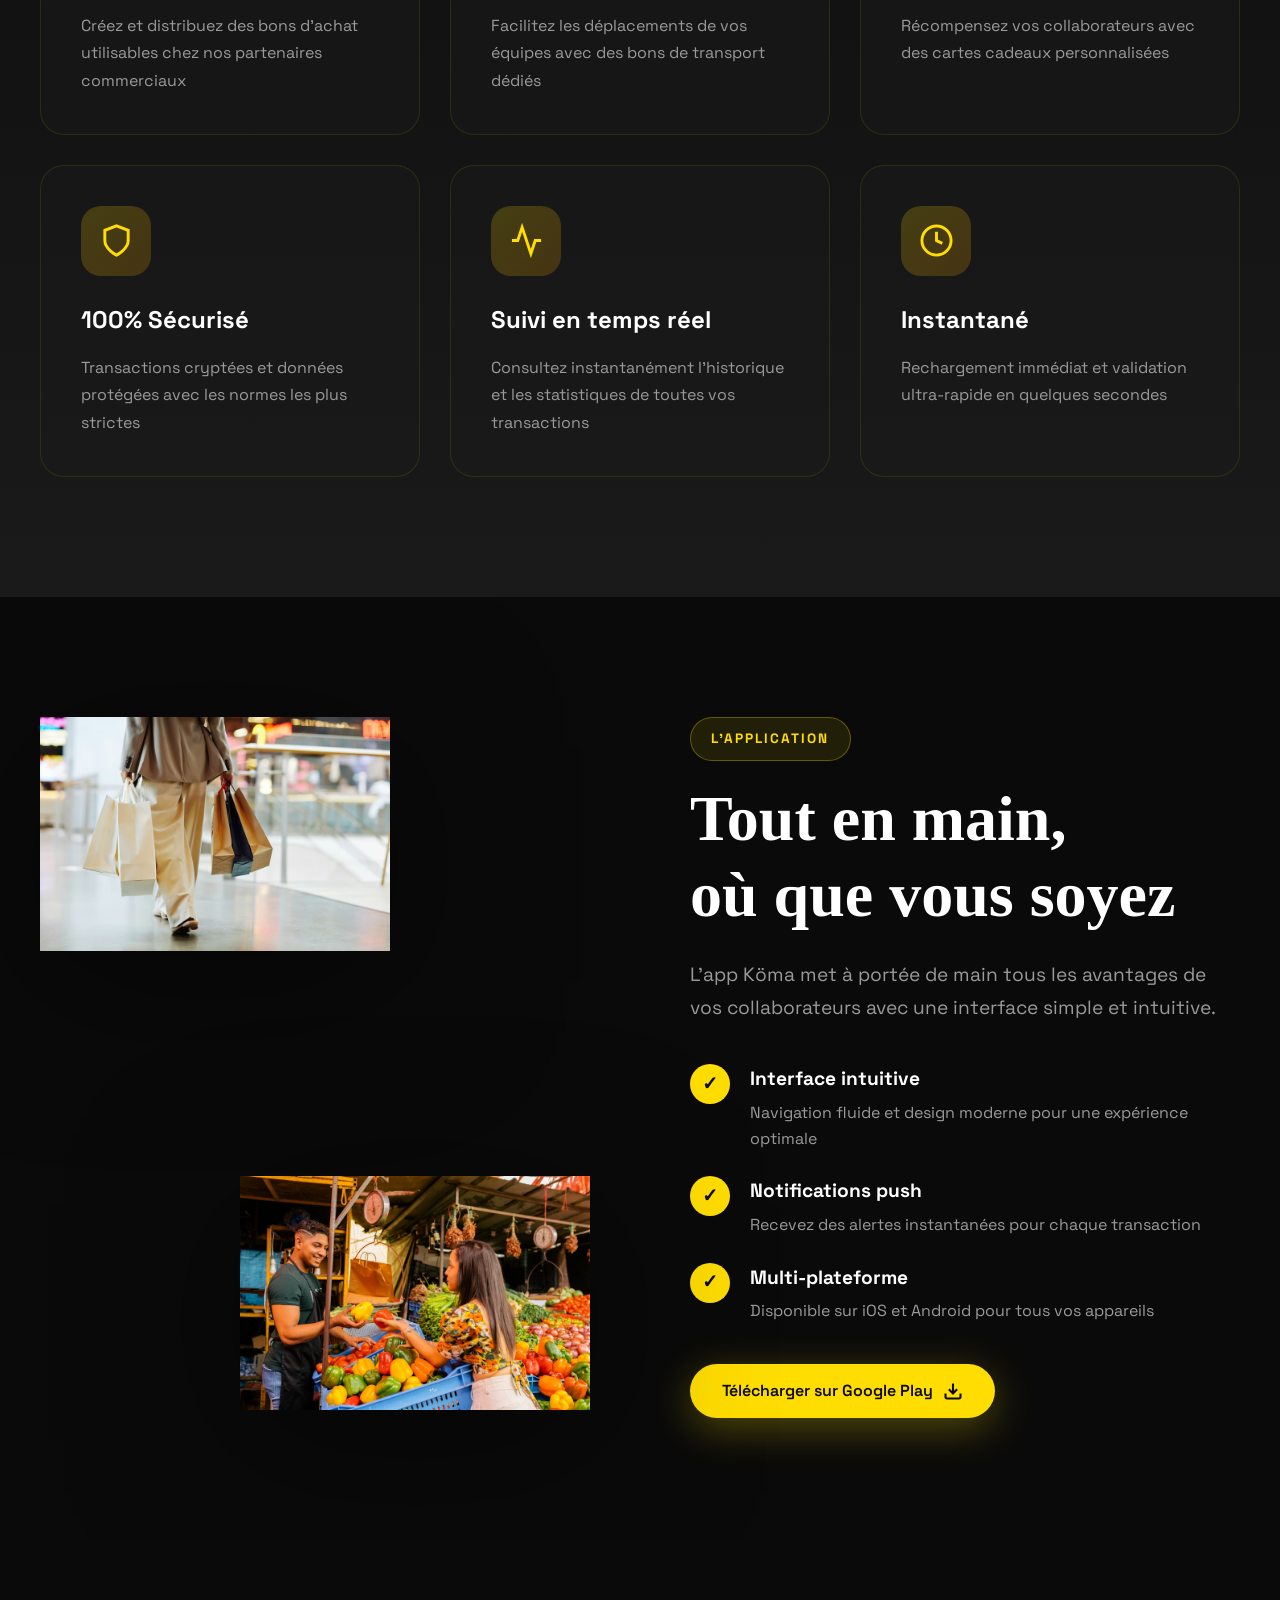
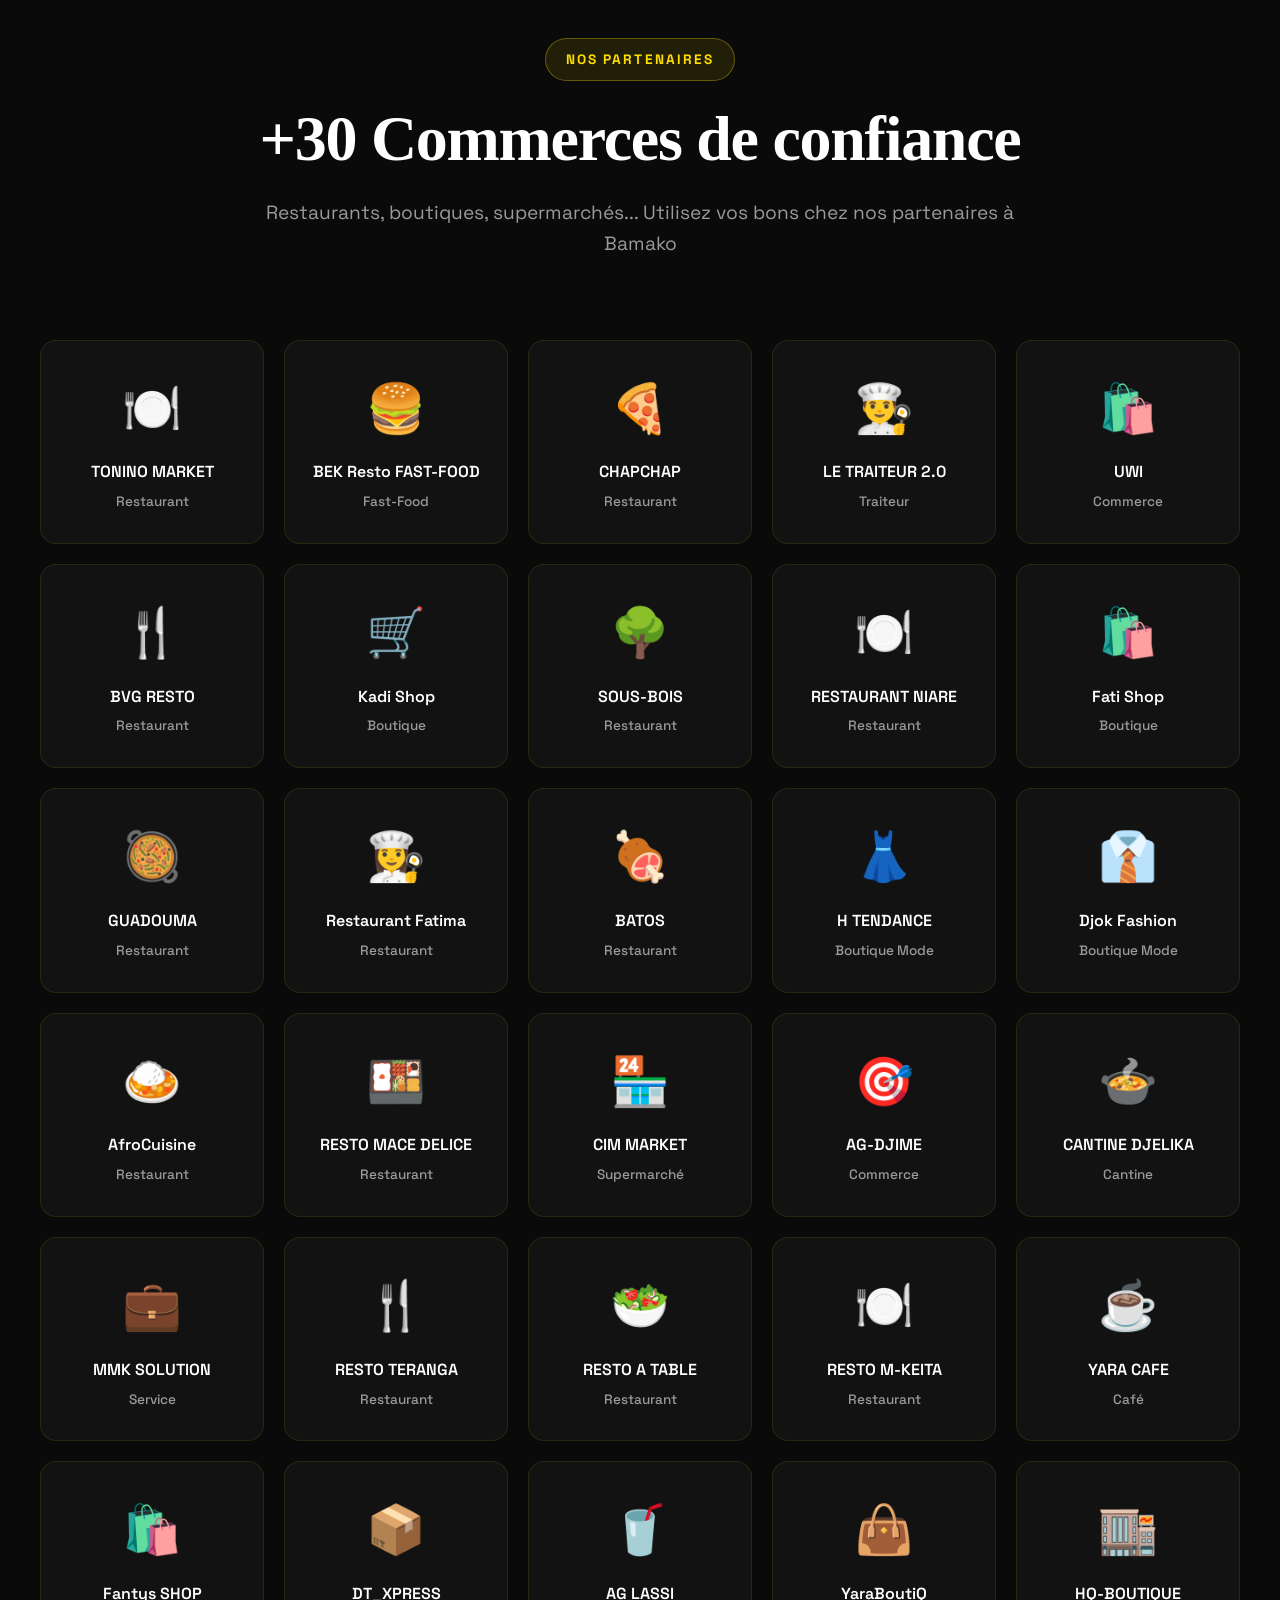
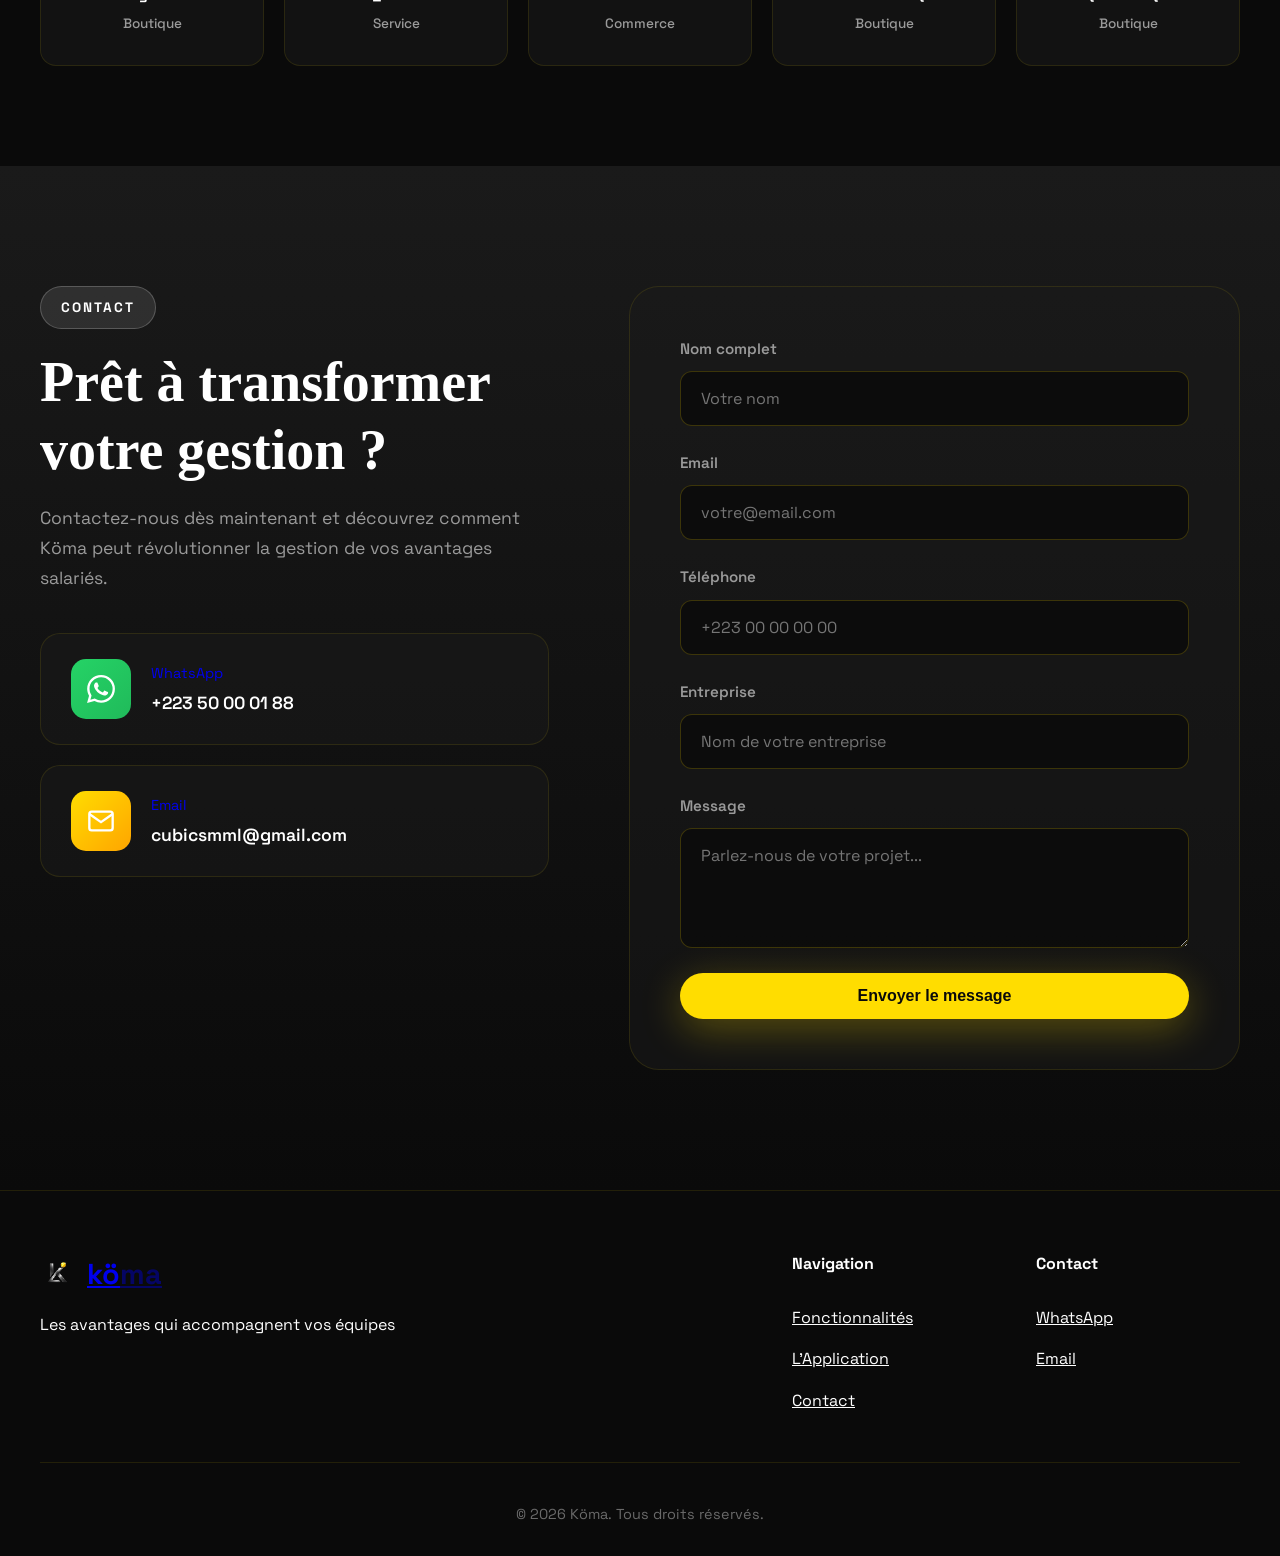
==== commit b6850a3f: "feat: Suppression complete de l'image du hero - design minimaliste centre" ====
--- a/index.html
+++ b/index.html
@@ -107,30 +107,6 @@
           </div>
         </div>
       </div>
-
-      <div class="hero-visual">
-        <div class="phone-wrapper">
-          <div class="phone-glow"></div>
-          <img src="assets/client.png" alt="App Köma" class="phone-img">
-          
-          <div class="float-card card-1">
-            <div class="card-icon">✓</div>
-            <div class="card-text">
-              <div class="card-title">Paiement validé</div>
-              <div class="card-amount">Restaurant NIARE</div>
-            </div>
-            <div class="card-check">💳</div>
-          </div>
-
-          <div class="float-card card-2">
-            <div class="card-icon">🎯</div>
-            <div class="card-text">
-              <div class="card-title">30+ Partenaires</div>
-              <div class="card-amount">Disponibles</div>
-            </div>
-          </div>
-        </div>
-      </div>
     </div>
 
     <div class="scroll-hint">
--- a/styles.css
+++ b/styles.css
@@ -349,11 +349,17 @@
 .hero-container {
   position: relative;
   z-index: 1;
-  display: grid;
-  grid-template-columns: 1.1fr 0.9fr;
-  gap: 80px;
-  align-items: center;
-  padding: 80px 0;
+  display: flex;
+  flex-direction: column;
+  justify-content: center;
+  min-height: calc(100vh - 100px);
+  padding: 60px 0 40px;
+}
+
+.hero-content {
+  max-width: 900px;
+  margin: 0 auto;
+  text-align: center;
 }
 
 .hero-badge {
@@ -366,7 +372,7 @@
   border-radius: 50px;
   font-size: 0.9rem;
   font-weight: 600;
-  margin-bottom: 30px;
+  margin: 0 auto 30px;
   animation: slideUp 0.8s var(--ease) 0.2s both;
 }
 
@@ -406,13 +412,14 @@
   font-size: 1.25rem;
   line-height: 1.7;
   color: var(--gray-400);
-  max-width: 600px;
-  margin-bottom: 40px;
+  max-width: 750px;
+  margin: 0 auto 40px;
   animation: slideUp 0.8s var(--ease) 0.6s both;
 }
 
 .hero-cta {
   display: flex;
+  justify-content: center;
   gap: 20px;
   margin-bottom: 60px;
   animation: slideUp 0.8s var(--ease) 0.8s both;
@@ -420,6 +427,7 @@
 
 .hero-stats {
   display: flex;
+  justify-content: center;
   align-items: center;
   gap: 40px;
   animation: slideUp 0.8s var(--ease) 1s both;
@@ -462,109 +470,7 @@
   }
 }
 
-/* Hero Visual */
-.hero-visual {
-  position: relative;
-  animation: slideUp 0.8s var(--ease) 0.6s both;
-}
-
-.phone-wrapper {
-  position: relative;
-  animation: float 6s ease-in-out infinite;
-}
-
-.phone-glow {
-  position: absolute;
-  inset: -50%;
-  background: radial-gradient(circle, rgba(255,221,0,0.3) 0%, transparent 70%);
-  filter: blur(80px);
-  animation: glow-pulse 4s ease infinite;
-}
-
-@keyframes glow-pulse {
-  0%, 100% { opacity: 0.5; }
-  50% { opacity: 0.8; }
-}
-
-.phone-img {
-  width: 100%;
-  max-width: 450px;
-  filter: drop-shadow(0 30px 80px rgba(0,0,0,0.5));
-  position: relative;
-  z-index: 1;
-}
-
-.float-card {
-  position: absolute;
-  display: flex;
-  align-items: center;
-  gap: 15px;
-  padding: 20px 25px;
-  background: rgba(26, 26, 26, 0.9);
-  backdrop-filter: blur(20px);
-  border: 1px solid rgba(255, 221, 0, 0.2);
-  border-radius: 20px;
-  box-shadow: 0 20px 60px rgba(0,0,0,0.4);
-  animation: float-card 5s ease-in-out infinite;
-}
-
-.card-1 {
-  top: 10%;
-  right: -15%;
-  animation-delay: 0s;
-}
-
-.card-2 {
-  bottom: 15%;
-  left: -10%;
-  animation-delay: 1.5s;
-}
-
-@keyframes float-card {
-  0%, 100% { transform: translateY(0); }
-  50% { transform: translateY(-20px); }
-}
-
-.card-icon {
-  width: 50px;
-  height: 50px;
-  display: flex;
-  align-items: center;
-  justify-content: center;
-  background: linear-gradient(135deg, var(--yellow), #FFA500);
-  border-radius: 15px;
-  font-size: 1.5rem;
-}
-
-.card-text {
-  flex: 1;
-}
-
-.card-title {
-  font-size: 0.9rem;
-  font-weight: 600;
-  color: var(--white);
-  margin-bottom: 4px;
-}
-
-.card-amount {
-  font-size: 1.1rem;
-  font-weight: 700;
-  color: var(--yellow);
-}
-
-.card-check {
-  width: 30px;
-  height: 30px;
-  display: flex;
-  align-items: center;
-  justify-content: center;
-  background: var(--yellow);
-  color: var(--black);
-  border-radius: 50%;
-  font-weight: 700;
-}
-
+/* Scroll Hint */
 .scroll-hint {
   position: absolute;
   bottom: 40px;
@@ -1047,16 +953,10 @@
 
 /* Responsive */
 @media (max-width: 1024px) {
-  .hero-container,
   .app-content,
   .contact-wrapper {
     grid-template-columns: 1fr;
     gap: 60px;
-  }
-
-  .hero-visual,
-  .app-images {
-    order: -1;
   }
 
   .app-images {
